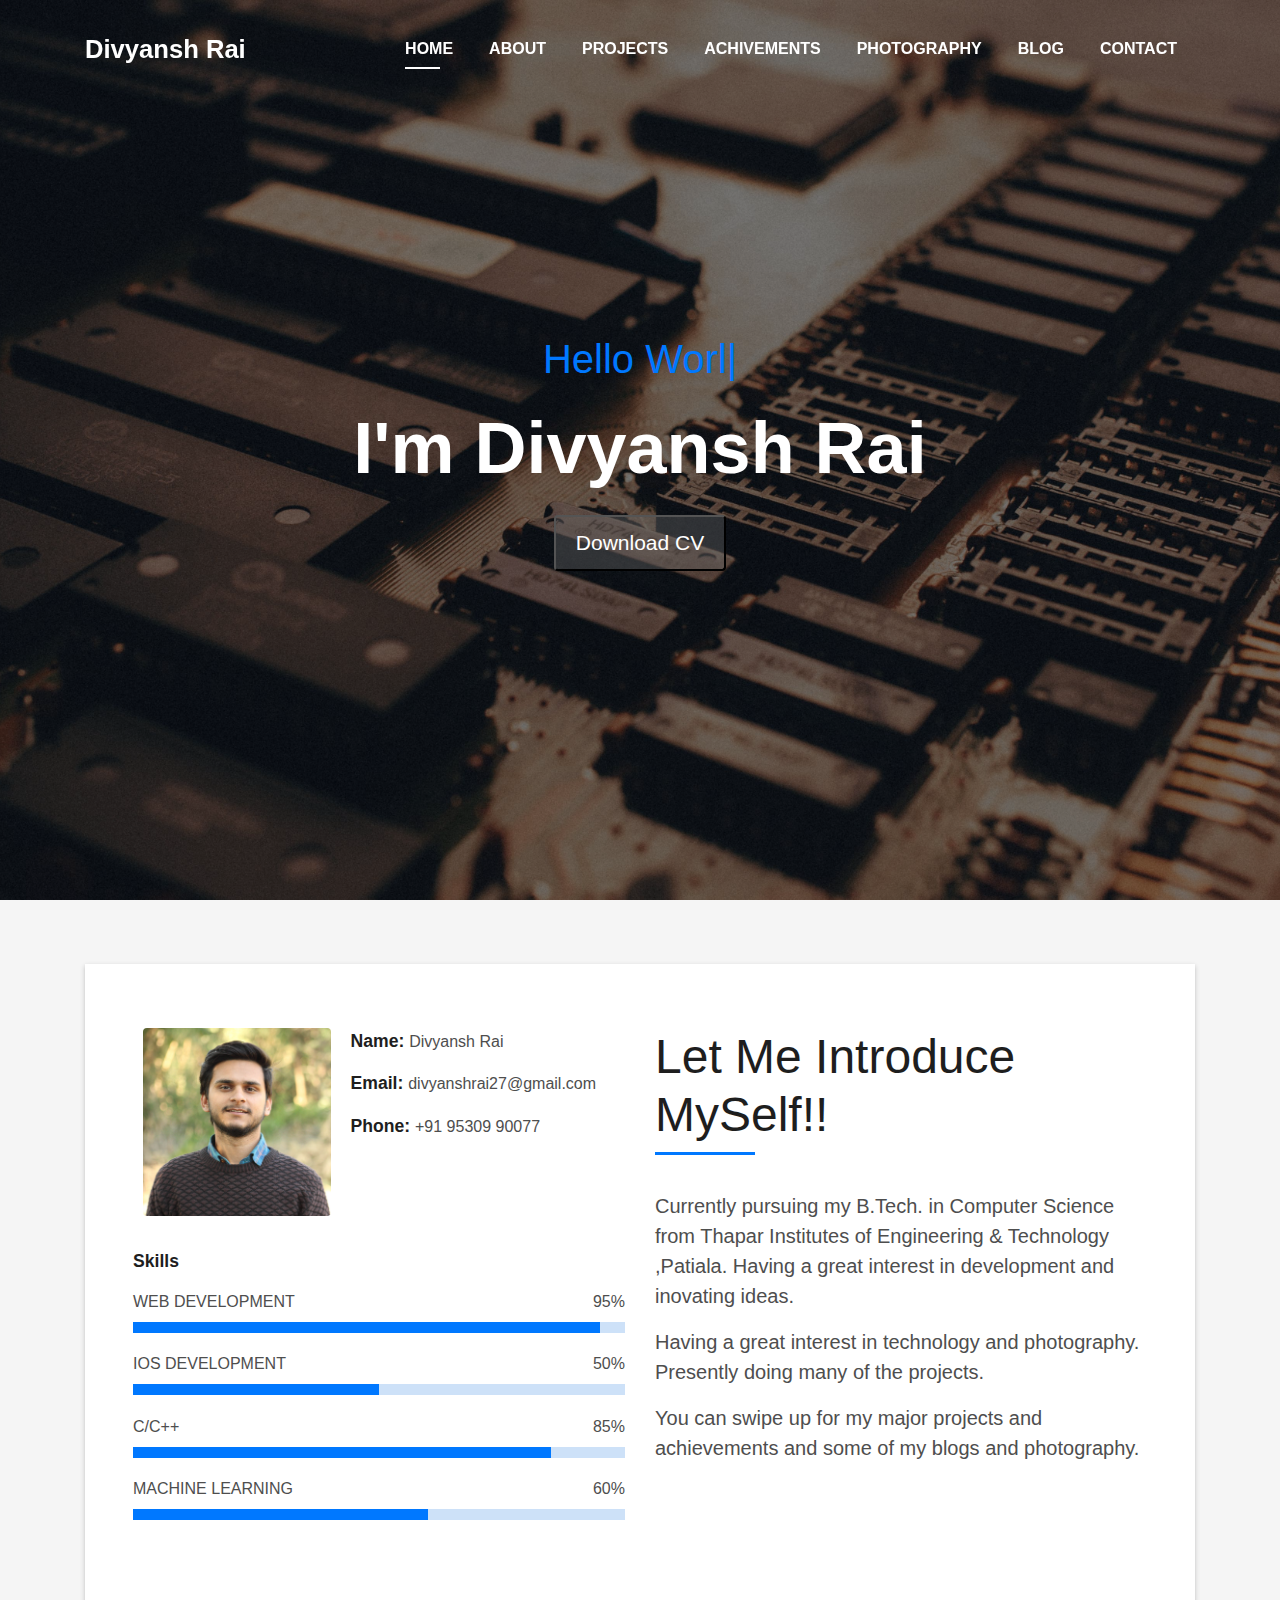
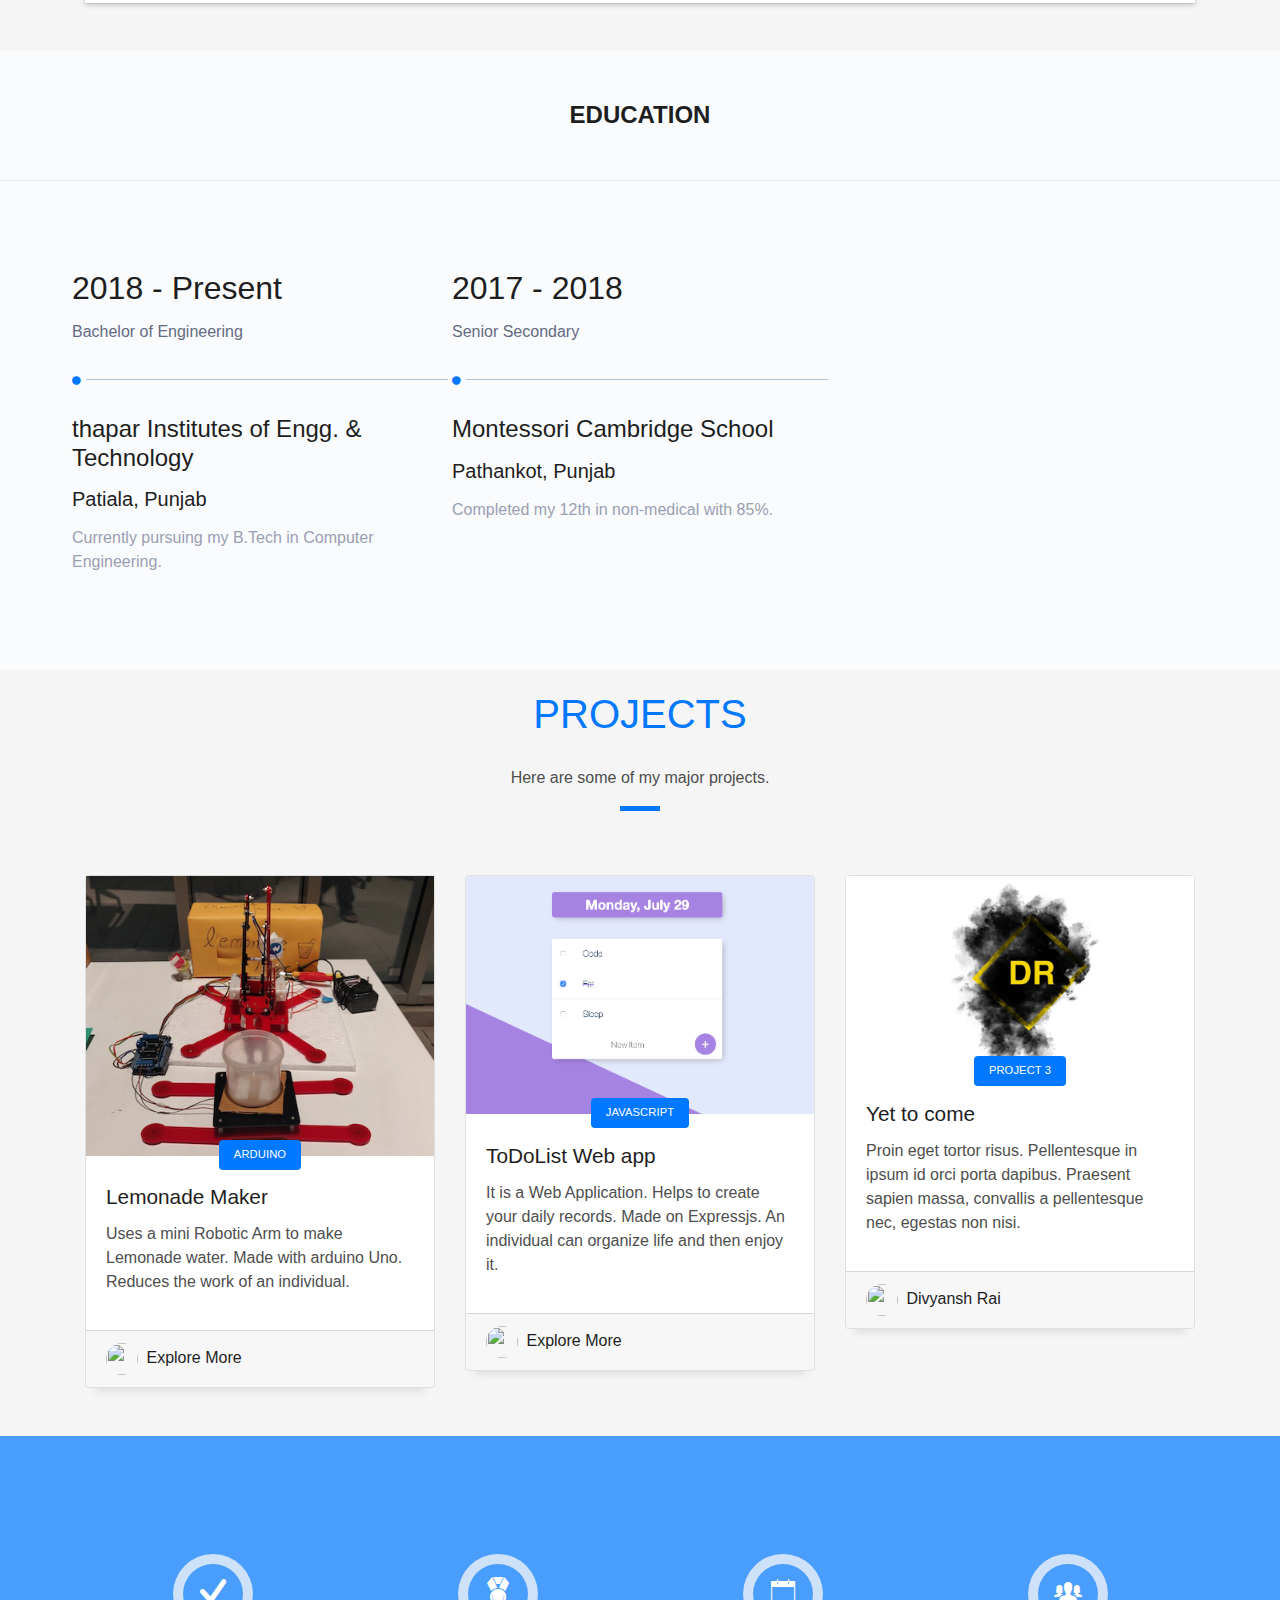
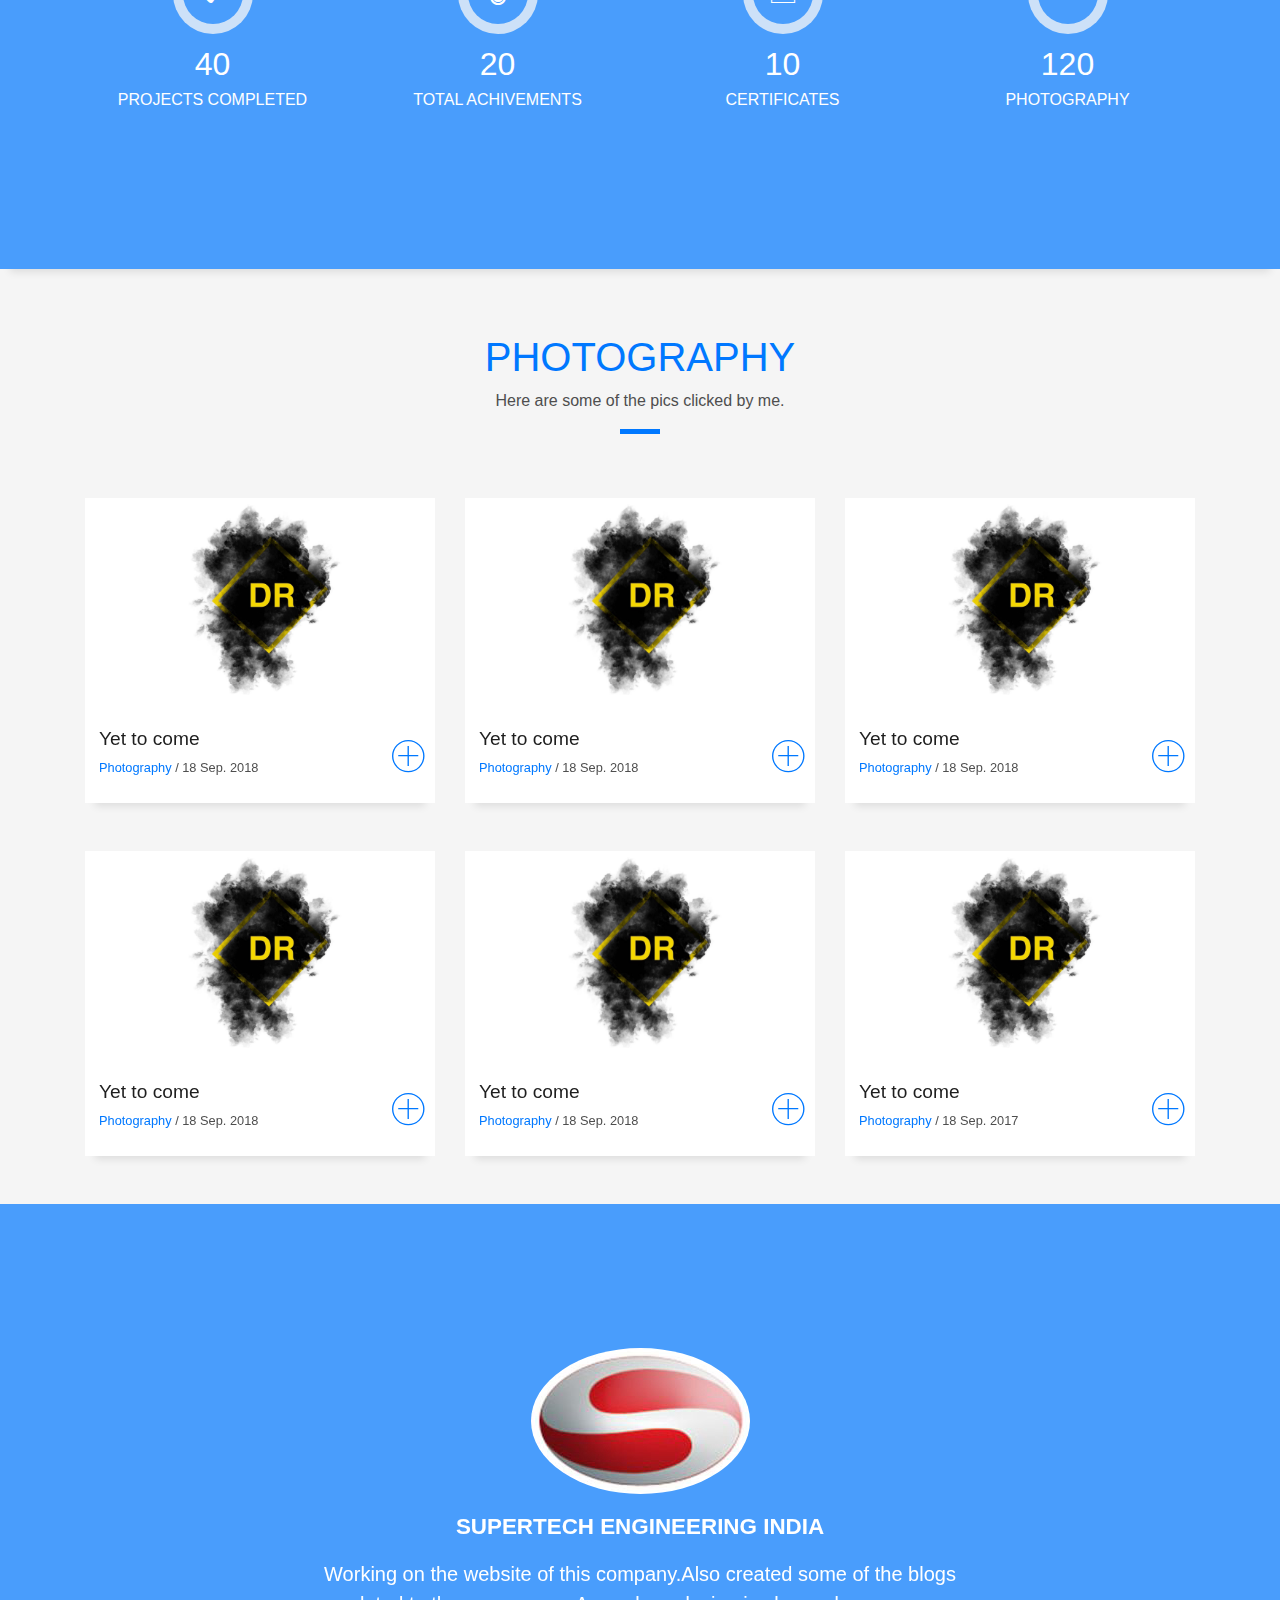
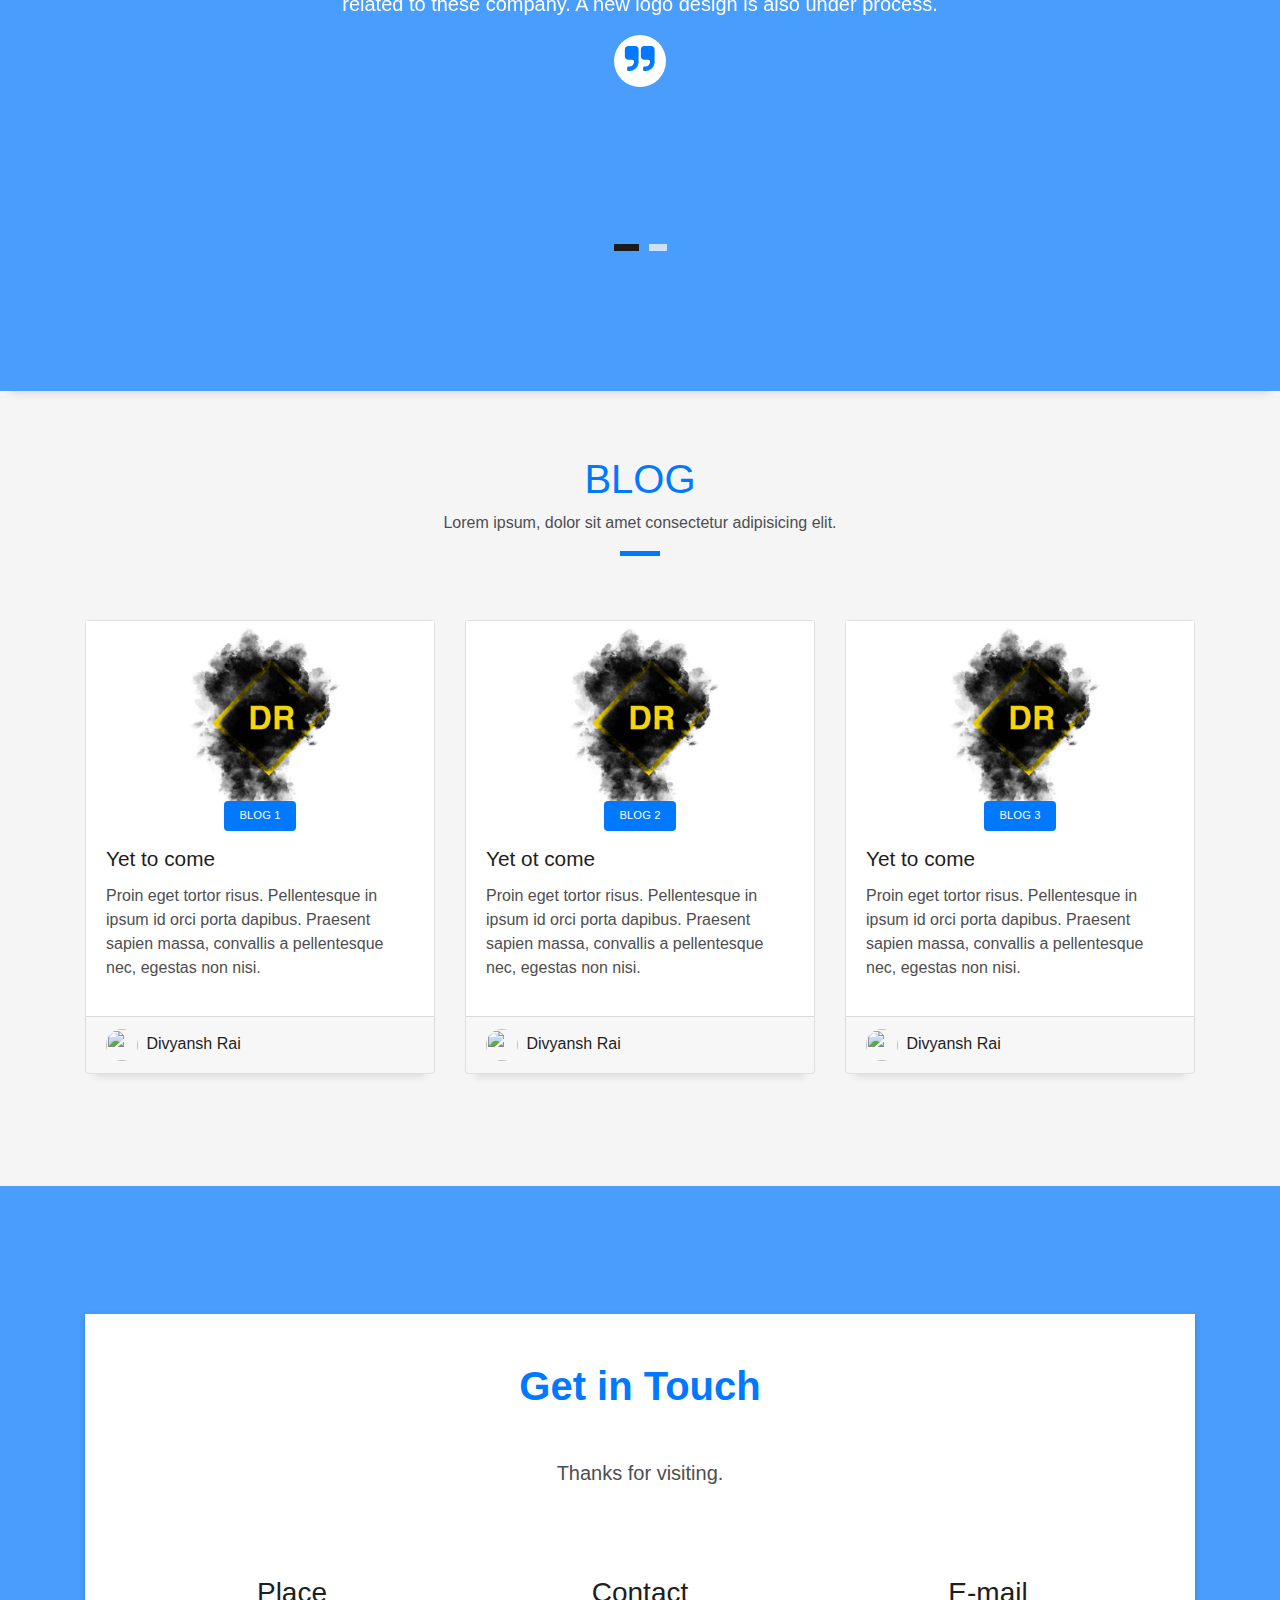
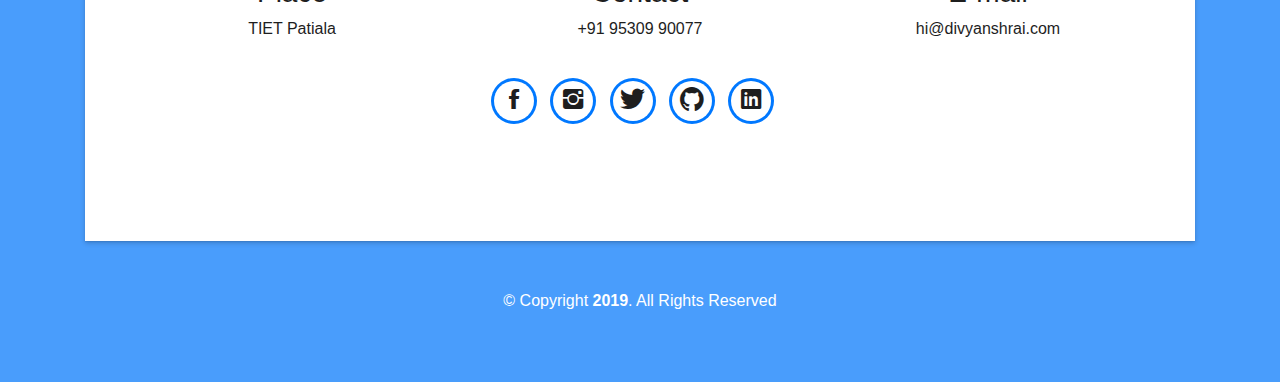
==== index.html @ 77ade795 "Added Education" ====
<!DOCTYPE html>
<html class="no-js" lang="en">
<head>
  <meta charset="utf-8">
  <title>Divyansh Rai</title>
  <meta content="width=device-width, initial-scale=1.0" name="viewport">
  <meta content="" name="keywords">
  <meta content="" name="description">

  <!-- Favicons -->
  <link href="img/favicon.jpeg" rel="icon">
  <link href="img/apple-touch-icon.png" rel="apple-touch-icon">
<script src="https://kit.fontawesome.com/9bfd9229df.js"></script>
  <!-- Bootstrap CSS File -->
  <link href="lib/bootstrap/css/bootstrap.min.css" rel="stylesheet">

  <!-- Libraries CSS Files -->
  <link href="lib/font-awesome/css/font-awesome.min.css" rel="stylesheet">
  <link href="lib/animate/animate.min.css" rel="stylesheet">
  <link href="lib/ionicons/css/ionicons.min.css" rel="stylesheet">
  <link href="lib/owlcarousel/assets/owl.carousel.min.css" rel="stylesheet">
  <link href="lib/lightbox/css/lightbox.min.css" rel="stylesheet">

  <!-- Main Stylesheet File -->
  <link href="css/style.css" rel="stylesheet">

  <!-- =======================================================
    Theme Name: DevFolio
    Theme URL: https://bootstrapmade.com/devfolio-bootstrap-portfolio-html-template/
    Author: BootstrapMade.com
    License: https://bootstrapmade.com/license/
  ======================================================= -->
</head>

<body id="page-top">

  <!--/ Nav Star /-->
  <nav class="navbar navbar-b navbar-trans navbar-expand-md fixed-top" id="mainNav">
    <div class="container">
      <a class="navbar-brand js-scroll" href="#page-top">Divyansh Rai</a>
      <button class="navbar-toggler collapsed" type="button" data-toggle="collapse" data-target="#navbarDefault"
        aria-controls="navbarDefault" aria-expanded="false" aria-label="Toggle navigation">
        <span></span>
        <span></span>
        <span></span>
      </button>
      <div class="navbar-collapse collapse justify-content-end" id="navbarDefault">
        <ul class="navbar-nav">
          <li class="nav-item">
            <a class="nav-link js-scroll active" href="#home">Home</a>
          </li>
          <li class="nav-item">
            <a class="nav-link js-scroll" href="#about">About</a>
          </li>
          <li class="nav-item">
            <a class="nav-link js-scroll" href="#projects">Projects</a>
          </li>
          <li class="nav-item">
            <a class="nav-link js-scroll" href="#achivements">Achivements</a>
          </li>
          <li class="nav-item">
            <a class="nav-link js-scroll" href="#work">Photography</a>
          </li>
          <li class="nav-item">
            <a class="nav-link js-scroll" href="#blog">Blog</a>
          </li>
          <li class="nav-item">
            <a class="nav-link js-scroll" href="#contact">Contact</a>
          </li>
        </ul>
      </div>
    </div>
  </nav>
  <!--/ Nav End /-->

  <!--/ Intro Skew Star /-->
  <div id="home" class="intro route bg-image" style="background-image: url(img/carlos-irineu-da-costa-442504-unsplash.jpg)">
    <div class="overlay-itro"></div>
    <div class="intro-content display-table">
      <div class="table-cell">
        <div class="container">
          <!--<p class="display-6 color-d">Hello, world!</p>-->

          <p class="intro-subtitle" style="color: #0078ff"><span class="text-slider-items">Hello World!</span><strong class="text-slider"></strong></p>
          <h1 class="intro-title mb-4" style="color: white">I'm Divyansh Rai</h1>
          <!-- <p class="pt-3"><a class="btn btn-primary btn js-scroll px-4" href="#about" role="button">Learn More</a></p> -->
          <button class="butn" type="button" name="button" onclick="location.href='index.html';">Download CV</button>


        </div>

      </div>

    </div>

  </div>



  <!--/ Intro Skew End /-->

  <section id="about" class="about-mf sect-pt4 route">
    <div class="container">
      <div class="row">
        <div class="col-sm-12">
          <div class="box-shadow-full">
            <div class="row">
              <div class="col-md-6">
                <div class="row">
                  <div class="col-sm-6 col-md-5">
                    <div class="about-img">
                      <img src="img/pic.jpg" class="img-fluid rounded b-shadow-a" alt="">
                    </div>
                  </div>
                  <div class="col-sm-6 col-md-7">
                    <div class="about-info">
                      <p><span class="title-s">Name: </span> <span>Divyansh Rai</span></p>
                      <p><span class="title-s">Email: </span> <span>divyanshrai27@gmail.com</span></p>
                      <p><span class="title-s">Phone: </span> <span>+91 95309 90077</span></p>
                    </div>
                  </div>
                </div>
                <div class="skill-mf">
                  <p class="title-s">Skills</p>
                  <span>WEB DEVELOPMENT</span> <span class="pull-right">95%</span>
                  <div class="progress">
                    <div class="progress-bar" role="progressbar" style="width: 95%;" aria-valuenow="85" aria-valuemin="0"
                      aria-valuemax="100"></div>
                  </div>
                  <span>IOS DEVELOPMENT</span> <span class="pull-right">50%</span>
                  <div class="progress">
                    <div class="progress-bar" role="progressbar" style="width: 50%" aria-valuenow="50" aria-valuemin="0"
                      aria-valuemax="100"></div>
                  </div>
                  <span>C/C++</span> <span class="pull-right">85%</span>
                  <div class="progress">
                    <div class="progress-bar" role="progressbar" style="width: 85%" aria-valuenow="75" aria-valuemin="0"
                      aria-valuemax="100"></div>
                  </div>
                  <span>MACHINE LEARNING</span> <span class="pull-right">60%</span>
                  <div class="progress">
                    <div class="progress-bar" role="progressbar" style="width: 60%" aria-valuenow="90" aria-valuemin="0"
                      aria-valuemax="100"></div>
                  </div>




                </div>
              </div>
              <div class="col-md-6">
                <div class="about-me pt-4 pt-md-0">
                  <div class="title-box-2">
                    <h5 class="title-left">
                      Let Me Introduce MySelf!!
                    </h5>
                  </div>
                  <p class="lead">
                    Currently pursuing my B.Tech. in Computer Science from Thapar Institutes of Engineering & Technology
                    ,Patiala. Having a great interest in development and inovating ideas.
                  </p>
                  <p class="lead">
                  Having a great interest in technology and photography. Presently doing many of the projects.
                  </p>
                  <p class="lead">
                    You can swipe up for my major projects and achievements and some of my blogs and photography.
                  </p>
                </div>
              </div>
            </div>
          </div>
        </div>
      </div>
    </div>
  </section>


  <!-- Education Start -->
  <section id="education" class="education">
  			<div class="section-heading text-center" style="color:#0078ff">
  				<h2>education</h2>
  			</div>
  			<div class="container">
  				<div class="education-horizontal-timeline">
  					<div class="row">
  						<div class="col-sm-4">
  							<div class="single-horizontal-timeline">
  								<div class="experience-time">
  									<h2>2018 - Present</h2>
  									<h3>Bachelor <span>of </span> Engineering</h3>
  								</div><!--/.experience-time-->
  								<div class="timeline-horizontal-border">
  									<i class="fa fa-circle" aria-hidden="true"></i>
  									<span class="single-timeline-horizontal"></span>
  								</div>
  								<div class="timeline">
  									<div class="timeline-content">
  										<h4 class="title">
  											thapar Institutes of Engg. & Technology
  										</h4>
  										<h5>Patiala, Punjab</h5>
  										<p class="description">
  											Currently pursuing my B.Tech in Computer Engineering.
  										</p>
  									</div><!--/.timeline-content-->
  								</div><!--/.timeline-->
  							</div>
  						</div>
  						<div class="col-sm-4">
  							<div class="single-horizontal-timeline">
  								<div class="experience-time">
  									<h2>2017 - 2018</h2>
  									<h3>Senior Secondary</h3>
  								</div><!--/.experience-time-->
  								<div class="timeline-horizontal-border">
  									<i class="fa fa-circle" aria-hidden="true"></i>
  									<span class="single-timeline-horizontal"></span>
  								</div>
  								<div class="timeline">
  									<div class="timeline-content">
  										<h4 class="title">
  											Montessori Cambridge School
  										</h4>
  										<h5>Pathankot, Punjab</h5>
  										<p class="description">
  											Completed my 12th in non-medical with 85%.
  										</p>
  									</div><!--/.timeline-content-->
  								</div><!--/.timeline-->
  							</div>
  						</div>
  					
  					</div>
  				</div>
  			</div>

  		</section>


<!-- Education End -->

<!--profiles start -->

		<!--profiles end -->


  <!--/ Section Services Star /-->
  <section id="projects" class="services-mf route">
    <div class="container">
      <div class="row">
        <div class="col-sm-12">
          <div class="title-box text-center">
            <h1 class="section-heading text-center"  style="color:#0078ff; padding:20px">
              PROJECTS
            </h1>
            <p class="subtitle-a">
              Here are some of my major projects.
            </p>
            <div class="line-mf"></div>
          </div>
        </div>
      </div>
      <div class="row">
        <div class="col-md-4">
          <div class="card card-blog">
            <div class="card-img">
              <a href="blog-single.html"><img src="img/IMG_20190421_182210 copy.jpg" alt="" class="img-fluid"></a>
            </div>
            <div class="card-body">
              <div class="card-category-box">
                <div class="card-category">
                  <h6 class="category">Arduino</h6>
                </div>
              </div>
              <h3 class="card-title"><a href="Lemonade-Maker.html" target="_blank">Lemonade Maker</a></h3>
              <p class="card-description">
                Uses a mini Robotic Arm to make Lemonade water. Made with arduino Uno. Reduces the work of an individual.
              </p>
            </div>
            <div class="card-footer">
              <div class="post-author">
                <a href="#">
                  <img src="img/.jpg" alt="" class="avatar rounded-circle">
                  <span class="author">Explore More</span>
                </a>
              </div>
              <div class="post-date">

              </div>
            </div>
          </div>
        </div>
        <div class="col-md-4">
          <div class="card card-blog">
            <div class="card-img">
              <a href="blog-single.html"><img src="img/todolist.png" alt="" class="img-fluid"></a>
            </div>
            <div class="card-body">
              <div class="card-category-box">
                <div class="card-category">
                  <h6 class="category">JavaScript</h6>
                </div>
              </div>
              <h3 class="card-title"><a href="blog-single.html">ToDoList Web app</a></h3>
              <p class="card-description">
                It is a Web Application. Helps to create your daily records. Made on Expressjs. An individual can organize life and then enjoy it.
              </p>
            </div>
            <div class="card-footer">
              <div class="post-author">
                <a href="#">
                  <img src="img/" alt="" class="avatar rounded-circle">
                  <span class="author">Explore More</span>
                </a>
              </div>
              <div class="post-date">

              </div>
            </div>
          </div>
        </div>
        <div class="col-md-4">
          <div class="card card-blog">
            <div class="card-img">
              <a href="blog-single.html"><img src="img/intro-bg.jpeg" alt="" class="img-fluid"></a>
            </div>
            <div class="card-body">
              <div class="card-category-box">
                <div class="card-category">
                  <h6 class="category">Project 3</h6>
                </div>
              </div>
              <h3 class="card-title"><a href="blog-single.html">Yet to come</a></h3>
              <p class="card-description">
                Proin eget tortor risus. Pellentesque in ipsum id orci porta dapibus. Praesent sapien massa, convallis
                a pellentesque nec,
                egestas non nisi.
              </p>
            </div>
            <div class="card-footer">
              <div class="post-author">
                <a href="#">
                  <img src="img/" alt="" class="avatar rounded-circle">
                  <span class="author">Divyansh Rai</span>
                </a>
              </div>
              <div class="post-date">

              </div>
            </div>
          </div>
        </div>
      </div>

    </div>
  </section>
  <!--/ Section Services End /-->

  <!-- Section Achievements -->

<!-- Achievements End -->
  <div class="section-counter paralax-mf bg-image" style="background-image: url(img/counters-bg.jpg)">
    <div class="overlay-mf"></div>
    <div class="container">
      <div class="row">
        <div class="col-sm-3 col-lg-3">
          <div class="counter-box">
            <div class="counter-ico">
              <span class="ico-circle"><i class="ion-checkmark-round"></i></span>
            </div>
            <div class="counter-num">
              <p class="counter">40</p>
              <span class="counter-text">PROJECTS COMPLETED</span>
            </div>
          </div>
        </div>
        <div class="col-sm-3 col-lg-3">
          <div class="counter-box pt-4 pt-md-0">
            <div class="counter-ico">
              <span class="ico-circle"><i class="ion-ribbon-a"></i></span>
            </div>
            <div class="counter-num">
              <p class="counter">20</p>
              <span class="counter-text">TOTAL ACHIVEMENTS</span>
            </div>
          </div>
        </div>
        <div class="col-sm-3 col-lg-3">
          <div class="counter-box pt-4 pt-md-0">
            <div class="counter-ico">
              <span class="ico-circle"><i class="ion-ios-calendar-outline"></i></span>
            </div>
            <div class="counter-num">
              <p class="counter">10</p>
              <span class="counter-text">CERTIFICATES</span>
            </div>
          </div>
        </div>
        <div class="col-sm-3 col-lg-3">
          <div class="counter-box pt-4 pt-md-0">
            <div class="counter-ico">
              <span class="ico-circle"><i class="ion-ios-people"></i></span>
            </div>
            <div class="counter-num">
              <p class="counter">120</p>
              <span class="counter-text">PHOTOGRAPHY</span>
            </div>
          </div>
        </div>

      </div>
    </div>
  </div>

  <!--/ Section Portfolio Star /-->
  <section id="work" class="portfolio-mf sect-pt4 route">
    <div class="container">
      <div class="row">
        <div class="col-sm-12">
          <div class="title-box text-center">
            <h1 class="section-heading text-center" style="color:#0078ff">
              PHOTOGRAPHY
            </h1>
            <p class="subtitle-a">
              Here are some of the pics clicked by me.
            </p>
            <div class="line-mf"></div>
          </div>
        </div>
      </div>
      <div class="row">
        <div class="col-md-4">
          <div class="work-box">
            <a href="img/intro-bg.jpeg" data-lightbox="gallery-mf">
              <div class="work-img">
                <img src="img/intro-bg.jpeg" alt="" class="img-fluid">
              </div>
              <div class="work-content">
                <div class="row">
                  <div class="col-sm-8">
                    <h2 class="w-title">Yet to come</h2>
                    <div class="w-more">
                      <span class="w-ctegory">Photography</span> / <span class="w-date">18 Sep. 2018</span>
                    </div>
                  </div>
                  <div class="col-sm-4">
                    <div class="w-like">
                      <span class="ion-ios-plus-outline"></span>
                    </div>
                  </div>
                </div>
              </div>
            </a>
          </div>
        </div>
        <div class="col-md-4">
          <div class="work-box">
            <a href="img/intro-bg.jpeg" data-lightbox="gallery-mf">
              <div class="work-img">
                <img src="img/intro-bg.jpeg" alt="" class="img-fluid">
              </div>
              <div class="work-content">
                <div class="row">
                  <div class="col-sm-8">
                    <h2 class="w-title">Yet to come</h2>
                    <div class="w-more">
                      <span class="w-ctegory">Photography</span> / <span class="w-date">18 Sep. 2018</span>
                    </div>
                  </div>
                  <div class="col-sm-4">
                    <div class="w-like">
                      <span class="ion-ios-plus-outline"></span>
                    </div>
                  </div>
                </div>
              </div>
            </a>
          </div>
        </div>
        <div class="col-md-4">
          <div class="work-box">
            <a href="img/intro-bg.jpeg" data-lightbox="gallery-mf">
              <div class="work-img">
                <img src="img/intro-bg.jpeg" alt="" class="img-fluid">
              </div>
              <div class="work-content">
                <div class="row">
                  <div class="col-sm-8">
                    <h2 class="w-title">Yet to come</h2>
                    <div class="w-more">
                      <span class="w-ctegory">Photography</span> / <span class="w-date">18 Sep. 2018</span>
                    </div>
                  </div>
                  <div class="col-sm-4">
                    <div class="w-like">
                      <span class="ion-ios-plus-outline"></span>
                    </div>
                  </div>
                </div>
              </div>
            </a>
          </div>
        </div>
        <div class="col-md-4">
          <div class="work-box">
            <a href="img/intro-bg.jpeg" data-lightbox="gallery-mf">
              <div class="work-img">
                <img src="img/intro-bg.jpeg" alt="" class="img-fluid">
              </div>
              <div class="work-content">
                <div class="row">
                  <div class="col-sm-8">
                    <h2 class="w-title">Yet to come</h2>
                    <div class="w-more">
                      <span class="w-ctegory">Photography</span> / <span class="w-date">18 Sep. 2018</span>
                    </div>
                  </div>
                  <div class="col-sm-4">
                    <div class="w-like">
                      <span class="ion-ios-plus-outline"></span>
                    </div>
                  </div>
                </div>
              </div>
            </a>
          </div>
        </div>
        <div class="col-md-4">
          <div class="work-box">
            <a href="img/intro-bg.jpeg" data-lightbox="gallery-mf">
              <div class="work-img">
                <img src="img/intro-bg.jpeg" alt="" class="img-fluid">
              </div>
              <div class="work-content">
                <div class="row">
                  <div class="col-sm-8">
                    <h2 class="w-title">Yet to come</h2>
                    <div class="w-more">
                      <span class="w-ctegory">Photography</span> / <span class="w-date">18 Sep. 2018</span>
                    </div>
                  </div>
                  <div class="col-sm-4">
                    <div class="w-like">
                      <span class="ion-ios-plus-outline"></span>
                    </div>
                  </div>
                </div>
              </div>
            </a>
          </div>
        </div>
        <div class="col-md-4">
          <div class="work-box">
            <a href="img/intro-bg.jpeg" data-lightbox="gallery-mf">
              <div class="work-img">
                <img src="img/intro-bg.jpeg" alt="" class="img-fluid">
              </div>
              <div class="work-content">
                <div class="row">
                  <div class="col-sm-8">
                    <h2 class="w-title">Yet to come</h2>
                    <div class="w-more">
                      <span class="w-ctegory">Photography</span> / <span class="w-date">18 Sep. 2017</span>
                    </div>
                  </div>
                  <div class="col-sm-4">
                    <div class="w-like">
                      <span class="ion-ios-plus-outline"></span>
                    </div>
                  </div>
                </div>
              </div>
            </a>
          </div>
        </div>

      </div>
    </div>
  </section>
  <!--/ Section Portfolio End /-->

  <!--/ Section Testimonials Star /-->
  <div class="testimonials paralax-mf bg-image" style="background-image: url(img/overlay-bg.jpg)">
    <div class="overlay-mf"></div>
    <div class="container">
      <div class="row">
        <div class="col-md-12">
          <div id="testimonial-mf" class="owl-carousel owl-theme">
            <div class="testimonial-box">
              <div class="author-test">
                <img src="img/SUPERTECH INDIA.jpg" alt="" class="rounded-circle b-shadow-a">
                <span class="author">SUPERTECH ENGINEERING INDIA</span>
              </div>
              <div class="content-test">
                <p class="description lead">
                  Working on the website of this company.Also created some of the blogs related to these company.
                  A new logo design is also under process.
                </p>
                <span class="comit"><i class="fa fa-quote-right"></i></span>
              </div>
            </div>
            <div class="testimonial-box">
              <div class="author-test">
                <img src="img/pic2.jpg" alt="" class="rounded-circle b-shadow-a">
                <span class="author">Divyansh Rai</span>
              </div>
              <div class="content-test">
                <p class="description lead">
                  Curabitur arcu erat, accumsan id imperdiet et, porttitor at sem. Lorem ipsum dolor sit amet,
                  consectetur adipiscing elit.
                </p>
                <span class="comit"><i class="fa fa-quote-right"></i></span>
              </div>
            </div>
          </div>
        </div>
      </div>
    </div>
  </div>

  <!--/ Section Blog Star /-->
  <section id="blog" class="blog-mf sect-pt4 route">
    <div class="container">
      <div class="row">
        <div class="col-sm-12">
          <div class="title-box text-center">
            <h1 class="section-heading text-center"style="color:#0078ff">
              BLOG
            </h1>
            <p class="subtitle-a">
              Lorem ipsum, dolor sit amet consectetur adipisicing elit.
            </p>
            <div class="line-mf"></div>
          </div>
        </div>
      </div>
      <div class="row">
        <div class="col-md-4">
          <div class="card card-blog">
            <div class="card-img">
              <a href="blog-single.html"><img src="img/intro-bg.jpeg" alt="" class="img-fluid"></a>
            </div>
            <div class="card-body">
              <div class="card-category-box">
                <div class="card-category">
                  <h6 class="category">Blog 1</h6>
                </div>
              </div>
              <h3 class="card-title"><a href="blog-single.html">Yet to come</a></h3>
              <p class="card-description">
                Proin eget tortor risus. Pellentesque in ipsum id orci porta dapibus. Praesent sapien massa, convallis
                a pellentesque nec,
                egestas non nisi.
              </p>
            </div>
            <div class="card-footer">
              <div class="post-author">
                <a href="#">
                  <img src="img/" alt="" class="avatar rounded-circle">
                  <span class="author">Divyansh Rai</span>
                </a>
              </div>
              <div class="post-date">

              </div>
            </div>
          </div>
        </div>
        <div class="col-md-4">
          <div class="card card-blog">
            <div class="card-img">
              <a href="blog-single.html"><img src="img/intro-bg.jpeg" alt="" class="img-fluid"></a>
            </div>
            <div class="card-body">
              <div class="card-category-box">
                <div class="card-category">
                  <h6 class="category">Blog 2</h6>
                </div>
              </div>
              <h3 class="card-title"><a href="blog-single.html">Yet ot come</a></h3>
              <p class="card-description">
                Proin eget tortor risus. Pellentesque in ipsum id orci porta dapibus. Praesent sapien massa, convallis
                a pellentesque nec,
                egestas non nisi.
              </p>
            </div>
            <div class="card-footer">
              <div class="post-author">
                <a href="#">
                  <img src="img/" alt="" class="avatar rounded-circle">
                  <span class="author">Divyansh Rai</span>
                </a>
              </div>
              <div class="post-date">

              </div>
            </div>
          </div>
        </div>
        <div class="col-md-4">
          <div class="card card-blog">
            <div class="card-img">
              <a href="blog-single.html"><img src="img/intro-bg.jpeg" alt="" class="img-fluid"></a>
            </div>
            <div class="card-body">
              <div class="card-category-box">
                <div class="card-category">
                  <h6 class="category">Blog 3</h6>
                </div>
              </div>
              <h3 class="card-title"><a href="blog-single.html">Yet to come</a></h3>
              <p class="card-description">
                Proin eget tortor risus. Pellentesque in ipsum id orci porta dapibus. Praesent sapien massa, convallis
                a pellentesque nec,
                egestas non nisi.
              </p>
            </div>
            <div class="card-footer">
              <div class="post-author">
                <a href="#">
                  <img src="img/" alt="" class="avatar rounded-circle">
                  <span class="author">Divyansh Rai</span>
                </a>
              </div>
              <div class="post-date">

              </div>
            </div>
          </div>
        </div>
      </div>
    </div>
  </section>
  <!--/ Section Blog End /-->

  <!--/ Section Contact-Footer Star /-->

  <section class="paralax-mf footer-paralax bg-image sect-mt4 route" style="background-image: url(img/overlay-bg.jpg);">
    <div class="overlay-mf"></div>
    <div class="container">

          <div class="contact-mf">
            <div id="contact" class="box-shadow-full">

                  <div class="title-box-2">


                  <div class="title-box-2 pt-4 pt-md-0">
                    <h1 class="section-heading text-center" style="color:#0078ff">
                      <strong>Get in Touch</strong>
                    </h1>
                  </div>
                  <div class="more-info">
                    <p class="lead">
                      <strong>Thanks for visiting.</strong>
                    </p>

                  </div>
                  <section id="features">



    <div class="row">
      <div class="feature-box col-lg-4">
      <i class="fas fa-map-marker-alt fa-3x" style="padding:10px;"></i>
        <h3 style="color:#0078ff"><a href="https://www.google.com/maps/place/Thapar+Institute+of+Engineering+and+Technology/@30.3529716,76.3688491,17z/data=!3m1!4b1!4m5!3m4!1s0x391028abdad39763:0xa7f6232cbef903a4!8m2!3d30.3529716!4d76.3710378" target="_blank">Place</a></h3>
        <p><a href="https://www.google.com/maps/place/Thapar+Institute+of+Engineering+and+Technology/@30.3529716,76.3688491,17z/data=!3m1!4b1!4m5!3m4!1s0x391028abdad39763:0xa7f6232cbef903a4!8m2!3d30.3529716!4d76.3710378" target="_blank">TIET Patiala</a></p>
      </div>
      <div class="feature-box col-lg-4 ">
        <i class="fas fa-phone-alt fa-3x" style="padding:10px;"></i>
        <h3 style="color:#0078ff"><a href="tel:+91 95309 90077" target="_blank">Contact</a></h3>
        <p><a href="tel:+91 95309 90077" target="_blank">+91 95309 90077</a></p>
      </div>
      <div class="feature-box col-lg-4">
        <i class="fas fa-envelope fa-3x" style="padding:10px;"></i>
        <h3 style="color:#0078ff"><a href="mailto:hi@divyanshrai.com" target="_blank">E-mail</a></h3>
        <p><a href="mailto:hi@divyanshrai.com" target="_blank">hi@divyanshrai.com</a></p>
      </div>
    </div>

  </section>

                  <div class="socials">
                    <ul>
                      <li><a href="https://www.facebook.com/divyansh.rai.334" target="_blank"><span class="ico-circle"><i class="ion-social-facebook"></i></span></a></li>
                      <li><a href="https://www.instagram.com/divyanshrai/" target="_blank"><span class="ico-circle"><i class="ion-social-instagram"></i></span></a></li>
                      <li><a href="https://twitter.com/DivyanshRaii" target="_blank"><span class="ico-circle"><i class="ion-social-twitter"></i></span></a></li>
                      <li><a href="https://github.com/DivyanshRai27" target="_blank"><span class="ico-circle"><i class="ion-social-github"></i></span></a></li>
                      <li><a href="" target="_blank"><span class="ico-circle"><i class="ion-social-linkedin"></i></span></a></li>
                    </ul>
                  </div>

              </div>

          </div>
        </div>
      </div>
    </div>
    <footer>
      <div class="container">
        <div class="row">
          <div class="col-sm-12">
            <div class="copyright-box">
              <p class="copyright">&copy; Copyright <strong>2019</strong>. All Rights Reserved</p>
              <div class="credits">


              </div>
            </div>
          </div>
        </div>
      </div>
    </footer>
  </section>
  <!--/ Section Contact-footer End /-->

  <a href="#" class="back-to-top"><i class="fa fa-chevron-up"></i></a>
  <div id="preloader"></div>

  <!-- JavaScript Libraries -->
  <script src="lib/jquery/jquery.min.js"></script>
  <script src="lib/jquery/jquery-migrate.min.js"></script>
  <script src="lib/popper/popper.min.js"></script>
  <script src="lib/bootstrap/js/bootstrap.min.js"></script>
  <script src="lib/easing/easing.min.js"></script>
  <script src="lib/counterup/jquery.waypoints.min.js"></script>
  <script src="lib/counterup/jquery.counterup.js"></script>
  <script src="lib/owlcarousel/owl.carousel.min.js"></script>
  <script src="lib/lightbox/js/lightbox.min.js"></script>
  <script src="lib/typed/typed.min.js"></script>
  <!-- Contact Form JavaScript File -->
  <script src="contactform/contactform.js"></script>

  <!-- Template Main Javascript File -->
  <script src="js/main.js"></script>

</body>
</html>
---- css/style.css ----
/*
  Theme Name: DevFolio
  Theme URL: https://bootstrapmade.com/devfolio-bootstrap-portfolio-html-template/
  Author: BootstrapMade.com
  License: https://bootstrapmade.com/license/
*/

/*======================================
//--//-->   STYLES GENERALES
======================================*/

body {
  background-color: #f5f5f5;
  color: #4e4e4e;
}

h1,
h2,
h3,
h4,
h5,
h6 {
  color: #1e1e1e;
}

a {
  color: #1e1e1e;
  transition: all 0.5s ease-in-out;
}

a:hover {
  color: #0078ff;
  text-decoration: none;
  transition: all 0.5s ease-in-out;
}

.p-r {
  position: relative;
}

.color-a {
  color: #0078ff;
}

.color-d {
  color: #f5f5f5;
}

.color-text-a {
  color: #4e4e4e;
}

.box-shadow,
.paralax-mf,
.service-box,
.work-box,
.card-blog {
  box-shadow: 0 13px 8px -10px rgba(0, 0, 0, 0.1);
}



.butn {
  -webkit-border-radius: 4;
  -moz-border-radius: 4;
  border-radius: 4px;
  font-family: Arial;
  color: #ffffff;
  font-size: 21px;
  background: #6666;
  padding: 10px 20px 10px 20px;
  text-decoration: none;
}

.butn:hover {
  background: #666666;
  text-decoration: none;
}
.box-shadow-a,
.button:hover {
  box-shadow: 0 0 0 4px #cde1f8;
}

.display-5 {
  font-size: 2.5rem;
  font-weight: 300;
  line-height: 1.1;
}

.display-6 {
  font-size: 2rem;
  font-weight: 300;
  line-height: 1.1;
}

.avatar {
  width: 32px;
  height: 32px;
  margin-right: 4px;
  overflow: hidden;
}

.bg-image {
  background-repeat: no-repeat;
  background-attachment: fixed;
  background-size: cover;
  background-position: center center;
}

.overlay-mf {
  background-color: #0078ff;
}

.overlay-mf {
  position: absolute;
  top: 0;
  left: 0px;
  padding: 0;
  height: 100%;
  width: 100%;
  opacity: .7;
}

.paralax-mf {
  position: relative;
  padding: 8rem 0;
  text-align: center;
}

.display-table {
  width: 100%;
  height: 100%;
  display: table;
}

.table-cell {
  display: table-cell;
  vertical-align: middle;
}

/*--/ Sections /--*/

.sect-4 {
  padding: 4rem 0;
}

.sect-pt4 {
  padding-top: 4rem;
}

.sect-mt4 {
  margin-top: 4rem;
}

/*--/ Title s /--*/

.title-s {
  font-weight: 600;
  color: #1e1e1e;
  font-size: 1.1rem;
}

/*--/ Title A /--*/

.title-box {
  margin-bottom: 4rem;
}

.title-a {
  font-size: 3rem;
  font-weight: bold;
  text-transform: uppercase;
}

.subtitle-a {
  color: #4e4e4e;
}

.line-mf {
  width: 40px;
  height: 5px;
  background-color: #0078ff;
  margin: 0 auto;
}

/*--/ Title Left /--*/

.title-box-2 {
  margin-bottom: 3rem;
}

.title-left {
  font-size: 3rem;
  position: relative;
}

.title-left:before {
  content: '';
  position: absolute;
  height: 3px;
  background-color: #0078ff;
  width: 100px;
  bottom: -12px;
}

/*------/ Box /------*/

.box-pl2 {
  padding-left: 2rem;
}

.box-shadow-full {
  padding: 3rem 1.25rem;
  position: relative;
  background-color: #fff;
  margin-bottom: 3rem;
  z-index: 2;
  box-shadow: 0 1px 1px 0 rgba(0, 0, 0, 0.06), 0 2px 5px 0 rgba(0, 0, 0, 0.2);
}

/*------/ Socials /------*/

.socials {
  padding: 1.5rem 0;
}

.socials ul li {
  display: inline-block;
}

.socials .ico-circle {
  height: 40px;
  width: 40px;
  font-size: 1.7rem;
  border-radius: 50%;
  line-height: 1.4;
  margin: 0 15px 0 0;
  box-shadow: 0 0 0 3px #0078ff;
  transition: all 500ms ease;
}

.socials .ico-circle:hover {
  background-color: #0078ff;
  color: #fff;
  box-shadow: 0 0 0 3px #cde1f8;
  transition: all 500ms ease;
}

/*------/ Ul resect /------*/

.ul-resect,
.socials ul,
.list-ico,
.blog-wrapper .post-meta ul,
.box-comments .list-comments,
.widget-sidebar .list-sidebar,
.widget-tags ul {
  list-style: none;
  padding-left: 0;
  margin-bottom: 0;
}

.list-ico {
  line-height: 2;
}

.list-ico span {
  color: #0078ff;
  margin-right: 10px;
}

/*------/ Ico Circle /------*/

.ico-circle {
  height: 100px;
  width: 100px;
  font-size: 2rem;
  border-radius: 50%;
  line-height: 1.55;
  margin: 0 auto;
  text-align: center;
  box-shadow: 0 0 0 10px #0078ff;
  display: block;
}

/*------/ Owl Carousel /------*/

.owl-theme .owl-dots {
  text-align: center;
  margin-top: 18px;
}

.owl-theme .owl-dots .owl-dot {
  display: inline-block;
}

.owl-theme .owl-dots .owl-dot span {
  width: 18px;
  height: 7px;
  margin: 5px 5px;
  background: #cde1f8;
  border: 0px solid #cde1f8;
  display: block;
  transition: all 0.6s ease-in-out;
  cursor: pointer;
}

.owl-theme .owl-dots .owl-dot:hover span {
  background-color: #cde1f8;
}

.owl-theme .owl-dots .owl-dot.active span {
  background-color: #1B1B1B;
  width: 25px;
}

/*--/ Scrolltop s /--*/

.scrolltop-mf {
  position: relative;
  display: none;
}

.scrolltop-mf span {
  z-index: 999;
  position: fixed;
  width: 42px;
  height: 42px;
  background-color: #0078ff;
  opacity: .7;
  font-size: 1.6rem;
  line-height: 1.5;
  text-align: center;
  color: #fff;
  top: auto;
  left: auto;
  right: 30px;
  bottom: 50px;
  cursor: pointer;
  border-radius: 50%;
}

/* Back to top button */

.back-to-top {
  position: fixed;
  display: none;
  background: #0078ff;
  color: #fff;
  width: 44px;
  height: 44px;
  text-align: center;
  line-height: 1;
  font-size: 16px;
  border-radius: 50%;
  right: 15px;
  bottom: 15px;
  transition: background 0.5s;
  z-index: 11;
}

.back-to-top i {
  padding-top: 12px;
  color: #fff;
}

/* Prelaoder */

#preloader {
  position: fixed;
  top: 0;
  left: 0;
  right: 0;
  bottom: 0;
  z-index: 9999;
  overflow: hidden;
  background: #fff;
}

#preloader:before {
  content: "";
  position: fixed;
  top: calc(50% - 30px);
  left: calc(50% - 30px);
  border: 6px solid #f2f2f2;
  border-top: 6px solid #0078ff;
  border-radius: 50%;
  width: 60px;
  height: 60px;
  -webkit-animation: animate-preloader 1s linear infinite;
  animation: animate-preloader 1s linear infinite;
}

@-webkit-keyframes animate-preloader {
  0% {
    -webkit-transform: rotate(0deg);
    transform: rotate(0deg);
  }

  100% {
    -webkit-transform: rotate(360deg);
    transform: rotate(360deg);
  }
}

@keyframes animate-preloader {
  0% {
    -webkit-transform: rotate(0deg);
    transform: rotate(0deg);
  }

  100% {
    -webkit-transform: rotate(360deg);
    transform: rotate(360deg);
  }
}

/*======================================
//--//-->   NAVBAR
======================================*/

.navbar-b {
  transition: all .5s ease-in-out;
  background-color: transparent;
  padding-top: 1.563rem;
  padding-bottom: 1.563rem;
}

.navbar-b.navbar-reduce {
  box-shadow: 0px 6px 9px 0px rgba(0, 0, 0, 0.06);
}

.navbar-b.navbar-trans .nav-item,
.navbar-b.navbar-reduce .nav-item {
  position: relative;
  padding-right: 10px;
  padding-left: 0;
}

.navbar-b.navbar-trans .nav-link,
.navbar-b.navbar-reduce .nav-link {
  color: #fff;
  text-transform: uppercase;
  font-weight: 600;
}

.navbar-b.navbar-trans .nav-link:before,
.navbar-b.navbar-reduce .nav-link:before {
  content: '';
  position: absolute;
  margin-left: 0px;
  width: 0%;
  bottom: 0;
  left: 0;
  height: 2px;
  transition: all 500ms ease;
}

.navbar-b.navbar-trans .nav-link:hover,
.navbar-b.navbar-reduce .nav-link:hover {
  color: #1B1B1B;
}

.navbar-b.navbar-trans .nav-link:hover:before,
.navbar-b.navbar-reduce .nav-link:hover:before {
  width: 35px;
}

.navbar-b.navbar-trans .show > .nav-link:before,
.navbar-b.navbar-trans .active > .nav-link:before,
.navbar-b.navbar-trans .nav-link.show:before,
.navbar-b.navbar-trans .nav-link.active:before,
.navbar-b.navbar-reduce .show > .nav-link:before,
.navbar-b.navbar-reduce .active > .nav-link:before,
.navbar-b.navbar-reduce .nav-link.show:before,
.navbar-b.navbar-reduce .nav-link.active:before {
  width: 35px;
}

.navbar-b.navbar-trans .nav-link:before {
  background-color: #fff;
}

.navbar-b.navbar-trans .nav-link:hover {
  color: #fff;
}

.navbar-b.navbar-trans .show > .nav-link,
.navbar-b.navbar-trans .active > .nav-link,
.navbar-b.navbar-trans .nav-link.show,
.navbar-b.navbar-trans .nav-link.active {
  color: #fff;
}

.navbar-b.navbar-reduce {
  transition: all .5s ease-in-out;
  background-color: #fff;
  padding-top: 15px;
  padding-bottom: 15px;
}

.navbar-b.navbar-reduce .nav-link {
  color: #0078ff;
}

.navbar-b.navbar-reduce .nav-link:before {
  background-color: #0078ff;
}

.navbar-b.navbar-reduce .nav-link:hover {
  color: #0078ff;
}

.navbar-b.navbar-reduce .show > .nav-link,
.navbar-b.navbar-reduce .active > .nav-link,
.navbar-b.navbar-reduce .nav-link.show,
.navbar-b.navbar-reduce .nav-link.active {
  color: #0078ff;
}

.navbar-b.navbar-reduce .navbar-brand {
  color: #0078ff;
}

.navbar-b.navbar-reduce .navbar-toggler span {
  background-color: #1B1B1B;
}

.navbar-b .navbar-brand {
  color: #fff;
  font-size: 1.6rem;
  font-weight: 600;
}

.navbar-b .navbar-nav .dropdown-item.show .dropdown-menu,
.navbar-b .dropdown.show .dropdown-menu,
.navbar-b .dropdown-btn.show .dropdown-menu {
  -webkit-transform: translate3d(0px, 0px, 0px);
  transform: translate3d(0px, 0px, 0px);
  visibility: visible !important;
}

.navbar-b .dropdown-menu {
  margin: 1.12rem 0 0;
  border-radius: 0;
}

.navbar-b .dropdown-menu .dropdown-item {
  padding: .7rem 1.7rem;
  transition: all 500ms ease;
}

.navbar-b .dropdown-menu .dropdown-item:hover {
  background-color: #0078ff;
  color: #fff;
  transition: all 500ms ease;
}

.navbar-b .dropdown-menu .dropdown-item.active {
  background-color: #0078ff;
}

/*--/ Hamburger Navbar /--*/

.navbar-toggler {
  position: relative;
}

.navbar-toggler:focus,
.navbar-toggler:active {
  outline: 0;
}

.navbar-toggler span {
  display: block;
  background-color: #fff;
  height: 3px;
  width: 25px;
  margin-top: 4px;
  margin-bottom: 4px;
  -webkit-transform: rotate(0deg);
  transform: rotate(0deg);
  left: 0;
  opacity: 1;
}

.navbar-toggler span:nth-child(1),
.navbar-toggler span:nth-child(3) {
  transition: -webkit-transform .35s ease-in-out;
  transition: transform .35s ease-in-out;
  transition: transform .35s ease-in-out, -webkit-transform .35s ease-in-out;
}

.navbar-toggler:not(.collapsed) span:nth-child(1) {
  position: absolute;
  left: 12px;
  top: 10px;
  -webkit-transform: rotate(135deg);
  transform: rotate(135deg);
  opacity: 0.9;
}

.navbar-toggler:not(.collapsed) span:nth-child(2) {
  height: 12px;
  visibility: hidden;
  background-color: transparent;
}

.navbar-toggler:not(.collapsed) span:nth-child(3) {
  position: absolute;
  left: 12px;
  top: 10px;
  -webkit-transform: rotate(-135deg);
  transform: rotate(-135deg);
  opacity: 0.9;
}

/*======================================
//--//-->   INTRO
======================================*/

.intro {
  height: 100vh;
  position: relative;
  color: #fff;
}

.intro .intro-content {
  text-align: center;
  position: absolute;
}

.intro .overlay-itro {
  background-color: rgba(0, 0, 0, 0.6);
  position: absolute;
  top: 0;
  left: 0px;
  padding: 0;
  height: 100%;
  width: 100%;
  opacity: .9;
}

.intro .intro-title {
  color: #fff;
  font-weight: 600;
  font-size: 3rem;
}

.intro .intro-subtitle {
  font-size: 1.5rem;
  font-weight: 300;
}

.intro .text-slider-items {
  display: none;
}

.intro-single {
  height: 350px;
}

.intro-single .intro-content {
  margin-top: 30px;
}

.intro-single .intro-title {
  text-transform: uppercase;
  font-size: 3rem;
}

.intro-single .breadcrumb {
  background-color: transparent;
  color: #0078ff;
}

.intro-single .breadcrumb .breadcrumb-item:before {
  color: #cde1f8;
}

.intro-single .breadcrumb .breadcrumb-item.active {
  color: #cde1f8;
}

.intro-single .breadcrumb a {
  color: #fff;
}

/*======================================
//--//-->   ABOUT
======================================*/

.about-mf .box-shadow-full {
  padding-top: 4rem;
  padding-bottom: 4rem;
}

.about-mf .about-img {
  margin-bottom: 2rem;
}

.about-mf .about-img img {
  margin-left: 10px;
}

.skill-mf span {
  color: #4e4e4e;
}

.skill-mf .progress {
  background-color: #cde1f8;
  margin: .5rem 0 1.2rem 0;
  border-radius: 0;
  height: .7rem;
}

.skill-mf .progress .progress-bar {
  height: .7rem;
  background-color: #0078ff;
}

/*======================================
//--//-->   SERVICES
======================================*/

.service-box {
  background-color: #fff;
  padding: 2.5rem 1.3rem;
  border-radius: 1rem;
  margin-bottom: 3rem;
}

.service-box:hover .ico-circle {
  transition: all 500ms ease;
  color: #fff;
  background-color: #0078ff;
  box-shadow: 0 0 0 10px #cde1f8;
}

.service-box .service-ico {
  margin-bottom: 1rem;
  color: #1e1e1e;
}

.service-box .ico-circle {
  transition: all 500ms ease;
  font-size: 4rem;
}

.service-box .s-title {
  font-size: 1.4rem;
  text-transform: uppercase;
  text-align: center;
  padding: .4rem 0;
}

.service-box .s-description {
  color: #4e4e4e;
}

/*======================================
//--//-->   COUNTER
======================================*/

.counter-box {
  color: #fff;
  text-align: center;
}

.counter-ico {
  margin-bottom: 1rem;
}

.counter-ico .ico-circle {
  height: 60px;
  width: 60px;
  line-height: 1.8;
  box-shadow: 0 0 0 10px #cde1f8;
}

.counter-num .counter {
  font-size: 2rem;
  margin-bottom: 0;
}

/*======================================
//--//-->   PORTFOLIO
======================================*/

.work-box {
  margin-bottom: 3rem;
  -webkit-backface-visibility: hidden;
  backface-visibility: hidden;
  background-color: #fff;
}

.work-box:hover img {
  -webkit-transform: scale(1.3);
  transform: scale(1.3);
}

.work-img {
  display: block;
  overflow: hidden;
}

.work-img img {
  transition: all 1s;
}

.work-content {
  padding: 2rem 3% 1rem 4%;
}

.work-content .w-more {
  color: #4e4e4e;
  font-size: .8rem;
}

.work-content .w-more .w-ctegory {
  color: #0078ff;
}

.work-content .w-like {
  font-size: 2.5rem;
  color: #0078ff;
  float: right;
}

.work-content .w-like a {
  color: #0078ff;
}

.work-content .w-like .num-like {
  font-size: .7rem;
}

.w-title {
  font-size: 1.2rem;
}

/*======================================
//--//-->   TESTIMONIALS
======================================*/

.testimonials .owl-carousel .owl-item img {
  width: auto;
}

.testimonial-box {
  color: #fff;
  text-align: center;
}

.testimonial-box .author-test {
  margin-top: 1rem;
}

.testimonial-box .author-test img {
  margin: 0 auto;
}

.testimonial-box .author {
  color: #fff;
  text-transform: uppercase;
  font-weight: 600;
  margin: 1rem 0;
  display: block;
  font-size: 1.4rem;
}

.testimonial-box .comit {
  font-size: 2rem;
  color: #0078ff;
  background-color: #fff;
  width: 52px;
  height: 52px;
  display: block;
  margin: 0 auto;
  border-radius: 50%;
  line-height: 1.6;
}

/*======================================
//--//-->   BLOG
======================================*/

.card-blog .card-body {
  position: relative;
}

.card-blog .card-category-box {
  position: absolute;
  text-align: center;
  top: -16px;
  left: 15px;
  right: 15px;
  line-height: 25px;
  overflow: hidden;
}

.card-blog .card-category {
  display: inline-block;
  color: #fff;
  padding: 0 15px 5px;
  overflow: hidden;
  background-color: #0078ff;
  border-radius: 4px;
}

.card-blog .card-category .category {
  color: #fff;
  display: inline-block;
  text-transform: uppercase;
  font-size: .7rem;
  letter-spacing: .1px;
  margin-bottom: 0;
}

.card-blog .card-title {
  font-size: 1.3rem;
  margin-top: .6rem;
}

.card-blog .card-description {
  color: #4e4e4e;
}

.card-blog .post-author {
  display: inline-block;
}

.card-blog .post-date {
  color: #4e4e4e;
  display: inline-block;
  float: right;
}

/*======================================
//--//-->   BLOG-SINGLE
======================================*/

.post-box,
.form-comments,
.box-comments,
.widget-sidebar {
  padding: 2rem;
  background-color: #fff;
  margin-bottom: 3rem;
}

.blog-wrapper .article-title {
  font-size: 1.5rem;
}

.blog-wrapper .post-meta {
  margin: 1rem 0;
}

.blog-wrapper .post-meta ul {
  border-left: 4px solid #0078ff;
  margin-top: 1rem;
}

.blog-wrapper .post-meta ul li {
  display: inline-block;
  margin-left: 15px;
}

.blog-wrapper .post-meta ul a {
  color: #0078ff;
}

.blog-wrapper .post-meta ul span {
  color: #1e1e1e;
}

.blog-wrapper .blockquote {
  border-left: 4px solid #0078ff;
  padding: 18px;
  font-style: italic;
}

/*------/ Comments /------*/

.box-comments .list-comments li {
  padding-bottom: 40px;
}

.box-comments .list-comments .comment-avatar {
  display: table-cell;
  vertical-align: top;
}

.box-comments .list-comments .comment-avatar img {
  width: 80px;
  height: 80px;
}

.box-comments .list-comments .comment-author {
  font-size: 1.3rem;
}

.box-comments .list-comments .comment-details {
  display: table-cell;
  vertical-align: top;
  padding-left: 25px;
}

.box-comments .list-comments a {
  color: #0078ff;
}

.box-comments .list-comments span {
  color: #1e1e1e;
  font-style: italic;
}

.box-comments .comment-children {
  margin-left: 40px;
}

/*------/ Sidebar /------*/

.widget-sidebar .sidebar-title {
  font-size: 1.6rem;
  font-weight: 600;
  border-left: 5px solid #0078ff;
  padding-left: 15px;
  text-transform: uppercase;
  margin-bottom: 1.5rem;
}

.widget-sidebar .list-sidebar li {
  position: relative;
  padding: 6px 0 6px 24px;
}

.widget-sidebar .list-sidebar li:before {
  position: absolute;
  content: "";
  width: 10px;
  height: 1px;
  left: 0;
  background-color: #0078ff;
  top: 20px;
}

.sidebar-search input {
  background-color: #fff;
  border-radius: 0;
  transition: all 0.5s ease-in-out;
}

.sidebar-search .btn-search {
  background-color: #0078ff;
  border-color: #0078ff;
  border-radius: 0;
  padding-left: 20px;
  padding-right: 20px;
}

.widget-tags ul li {
  display: inline-block;
  background-color: #0078ff;
  padding: .2rem .6rem;
  margin-bottom: .5rem;
  border-radius: 15px;
}

.widget-tags ul li a {
  color: #fff;
}

/*======================================
//--//-->   CONTACT
======================================*/

.footer-paralax {
  padding: 4rem 0 0 0;
}

.contact-mf {
  margin-top: 4rem;
}

/*======================================
//--//-->   FOOTER
======================================*/

footer {
  text-align: center;
  color: #fff;
  padding-bottom: 4rem;
}

footer .copyright {
  margin-bottom: .3rem;
}

footer .credits {
  margin-bottom: 0;
}

footer .credits a {
  color: #fff;
}

/*======================================
//--//-->   CONtaCT FORM
======================================*/

#sendmessage {
  color: #0078ff;
  border: 1px solid #0078ff;
  display: none;
  text-align: center;
  padding: 15px;
  font-weight: 600;
  margin-bottom: 15px;
}

#errormessage {
  color: red;
  display: none;
  border: 1px solid red;
  text-align: center;
  padding: 15px;
  font-weight: 600;
  margin-bottom: 15px;
}

#sendmessage.show,
#errormessage.show,
.show {
  display: block;
}

.validation {
  color: red;
  display: none;
  margin: 0 0 20px;
  font-weight: 400;
  font-size: 13px;
}

/*======================================
//--//-->   BUTTON
======================================*/

.button {
  display: inline-block;
  padding: .3rem .6rem;
  text-align: center;
  vertical-align: middle;
  -webkit-user-select: none;
  -moz-user-select: none;
  -ms-user-select: none;
  user-select: none;
  font-size: 1rem;
  border-radius: .3rem;
  border: 1px solid transparent;
  transition: all 500ms ease;
  cursor: pointer;
}

.button:focus {
  outline: 0;
}

.button:hover {
  background-color: #0062d3;
  color: #fff;
  transition: all 500ms ease;
}

.button-a {
  background-color: #0078ff;
  color: #fff;
  border-color: #cde1f8;
}

.button-big {
  padding: .9rem 2.3rem;
  font-size: 1.2rem;
}

.button-rouded {
  border-radius: 5rem;
}

.btn-lg {
  padding: .5rem 1rem;
  font-size: 1.25rem;
  line-height: 1.5;
  border-radius: .3rem;
}

@media (min-width: 577px) {
  .counter-box {
    margin-bottom: 1.8rem;
  }
}

@media (min-width: 767px) {
  .about-mf .box-pl2 {
    margin-top: 3rem;
    padding-left: 0rem;
  }

  .card-blog {
    margin-bottom: 3rem;
  }

  .contact-mf .box-pl2 {
    margin-top: 3rem;
    padding-left: 0rem;
  }
}

@media (min-width: 768px) {
  .box-shadow-full {
    padding: 3rem;
  }

  .navbar-b.navbar-trans .nav-item,
  .navbar-b.navbar-reduce .nav-item {
    padding-left: 10px;
  }

  .navbar-b.navbar-trans .nav-link:before,
  .navbar-b.navbar-reduce .nav-link:before {
    margin-left: 18px;
  }

  .intro .intro-title {
    font-size: 4.5rem;
  }

  .intro .intro-subtitle {
    font-size: 2.5rem;
  }

  .intro-single .intro-title {
    font-size: 3.5rem;
  }

  .testimonial-box .description {
    padding: 0 5rem;
  }

  .post-box,
  .form-comments,
  .box-comments,
  .widget-sidebar {
    padding: 3rem;
  }

  .blog-wrapper .article-title {
    font-size: 1.9rem;
  }

  .box-comments .list-comments .comment-author {
    font-size: 1.5rem;
  }
}

@media (min-width: 992px) {
  .testimonial-box .description {
    padding: 0 8rem;
  }
}

@media (min-width: 1200px) {
  .testimonial-box .description {
    padding: 0 13rem;
  }
}

@media (max-width: 768px) {
  .back-to-top {
    bottom: 15px;
  }
}
/* --------------------- */




.butn1 {
  -webkit-border-radius: 4;
  -moz-border-radius: 4;
  border-radius: 4px;
  font-family: Arial;
  color: #ffffff;
  font-size: 20px;
  background: #0078ff;
  padding: 10px 21px 10px 20px;
  text-decoration: none;
}

.butn1:hover {
  background: #74c5f7;
  text-decoration: none;
}


/* Education started */
.education {
    background:  #f9fbfd;
    padding-top:  50px;
}
.education-horizontal-timeline {
    padding: 80px 0;
}

/*.education-horizontal-timeline*/
.education-horizontal-timeline .col-sm-4 {padding:0 2px;}

.single-horizontal-timeline .experience-time h3{text-transform: capitalize;}
.single-horizontal-timeline .experience-time h3 span{text-transform:lowercase;}
.single-horizontal-timeline .timeline-content h5 {margin: 15px 0;}
.single-horizontal-timeline p {color: #999fb3;max-width: 335px;}

/*.timeline-horizontal-border*/
.timeline-horizontal-border {
    display:  flex;
    align-items: center;
    padding: 26px 0 30px;
}
.timeline-horizontal-border i {
    font-size:  10px;
    color: #0078ff;
    margin-right:  5px;
}
span.single-timeline-horizontal {
    display:  inline-block;
    background: #b2c1ce;
    height:  1px;
    width: 380px;
}
span.single-timeline-horizontal.spacial-horizontal-line {width: 88px;}
/* Education Ended */

.section-heading h2 {
    font-size: 24px;
    font-weight: 600;
    text-transform: uppercase;
    padding-bottom: 50px;
    border-bottom: 1px solid #e5ebf2;
}

.education-horizontal-timeline {
    padding: 80px 0;
}

/*.education-horizontal-timeline*/
.education-horizontal-timeline .col-sm-4 {padding:0 2px;}

.single-horizontal-timeline .experience-time h3{text-transform: capitalize;}
.single-horizontal-timeline .experience-time h3 span{text-transform:lowercase;}
.single-horizontal-timeline .timeline-content h5 {margin: 15px 0;}
.single-horizontal-timeline p {color: #999fb3;max-width: 335px;}


/*experience-time*/
.experience-time {
    position: relative;
}
.experience-time h2 {
    font-weight: 400;
}
.experience-time h3 {
    font-size: 16px;
    font-weight: 300;
    color: #636a82;
    margin-top: 14px;
    text-transform: uppercase;
}
/*experience-time*/

.timeline-content span>i, .experience-time span>i {
    color: #0078ff;
    position: absolute;
    font-size: 10px;
    left: -14.5%;
    z-index: 1;


    /*.timeline-horizontal-border*/
    .timeline-horizontal-border {
        display:  flex;
        align-items: center;
        padding: 26px 0 30px;
    }
    .timeline-horizontal-border i {
        font-size:  10px;
        color: #0078ff;
        margin-right:  5px;
    }
    span.single-timeline-horizontal {
        display:  inline-block;
        background: #b2c1ce;
        height:  1px;
        width: 380px;
    }
    span.single-timeline-horizontal.spacial-horizontal-line {width: 88px;}
    /*.timeline-horizontal-border*/

    /*-------------------------------------
        8. Profiles
--------------------------------------*/
.profiles {
    padding:  50px 0 100px;
    border:  1px solid #e5ebf2;
}

.profiles-content {padding-top: 100px;}
.profiles-content .col-sm-3{padding:0;}
.profile-txt {
    display: flex;
    align-items: center;
    flex-direction: column;
}
.single-profile {
    position: relative;
    height: 150px;
    display: flex;
    justify-content: center;
    align-items: center;
    border-right: 1px solid #b2c1ce;
    overflow:hidden;
    -webkit-transition:background 0.5s linear;
    -moz-transition:background 0.5s linear;
    -ms-transition:background 0.5s linear;
    -o-transition:background 0.5s linear;
    transition:background 0.5s linear;
}
.profile-icon-name {
    text-transform: capitalize;
    color: #636a82;
    font-size: 16px;
}
.single-profile.profile-no-border{border-right:transparent;}
.profile-border {
    border-bottom: 1px solid #b2c1ce;
}
.single-profile-overlay{
    display:flex;
    align-items:center;
    text-transform: capitalize;
    justify-content:center;
    position: absolute;
    top: 0;
    left: 0;
    content: " ";
    width:100%;
    height: 100%;
    background: #d92cf9;
    background: -moz-linear-gradient(left, #d92cf9 0%, #b636ff 100%);
    background: -webkit-linear-gradient(left, #d92cf9 0%,#b636ff 100%);
    background: linear-gradient(to right, #d92cf9 0%,#b636ff 100%);
    filter: progid:DXImageTransform.Microsoft.gradient( startColorstr='#d92cf9', endColorstr='#b636ff',GradientType=1 );
    -webkit-transform:scale(0);
    -moz-transform:scale(0);
    -ms-transform:scale(0);
    -o-transform:scale(0);
    transform:scale(0);
    -webkit-transition: .5s;
    -moz-transition: .5s;
    -ms-transition: .5s;
    -o-transition: .5s;
    transition: .5s;
}
.single-profile:hover .single-profile-overlay{
    -webkit-transform:scale(1);
    -moz-transform:scale(1);
    -ms-transform:scale(1);
    -o-transform:scale(1);
    transform:scale(1);
    top:0;
}
.single-profile:hover .profile-icon-name,.single-profile:hover .profile-txt a>i{color: #fff;}
.single-profile:hover .profile-border {border:transparent;}
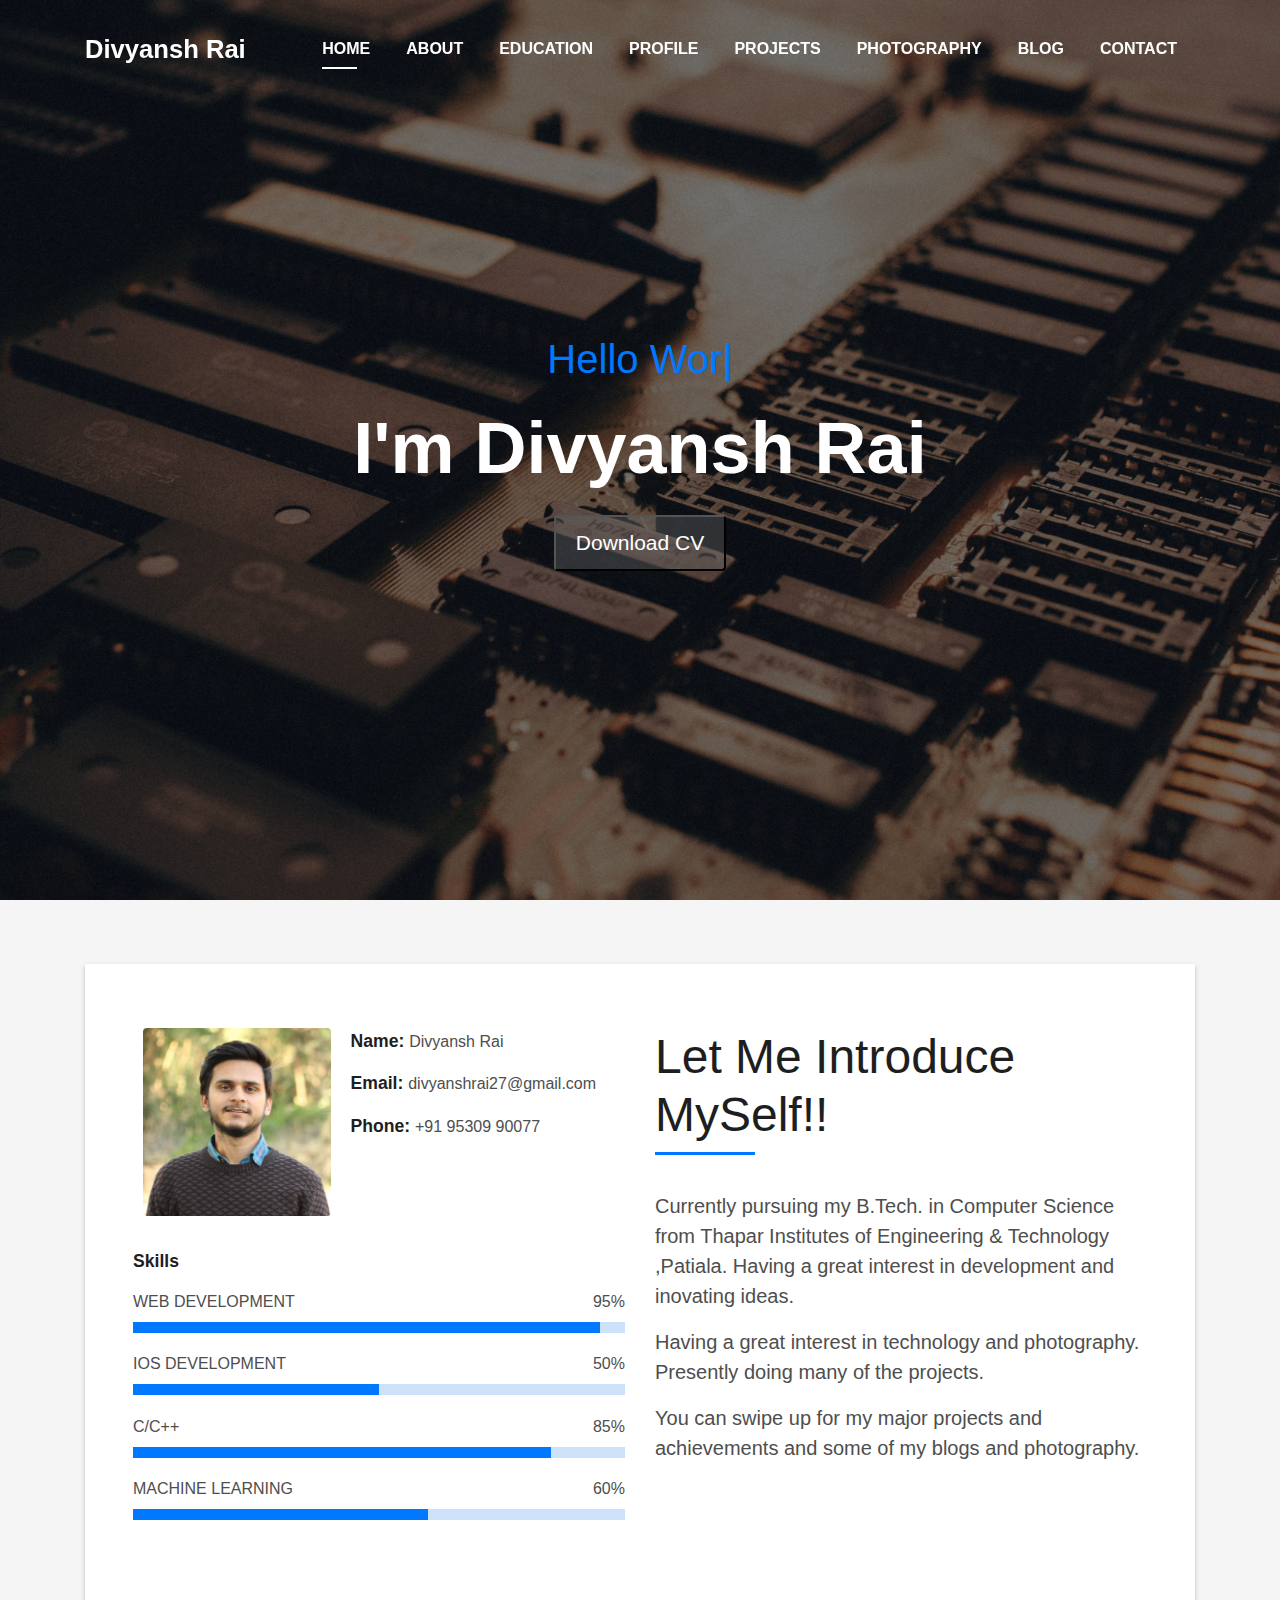
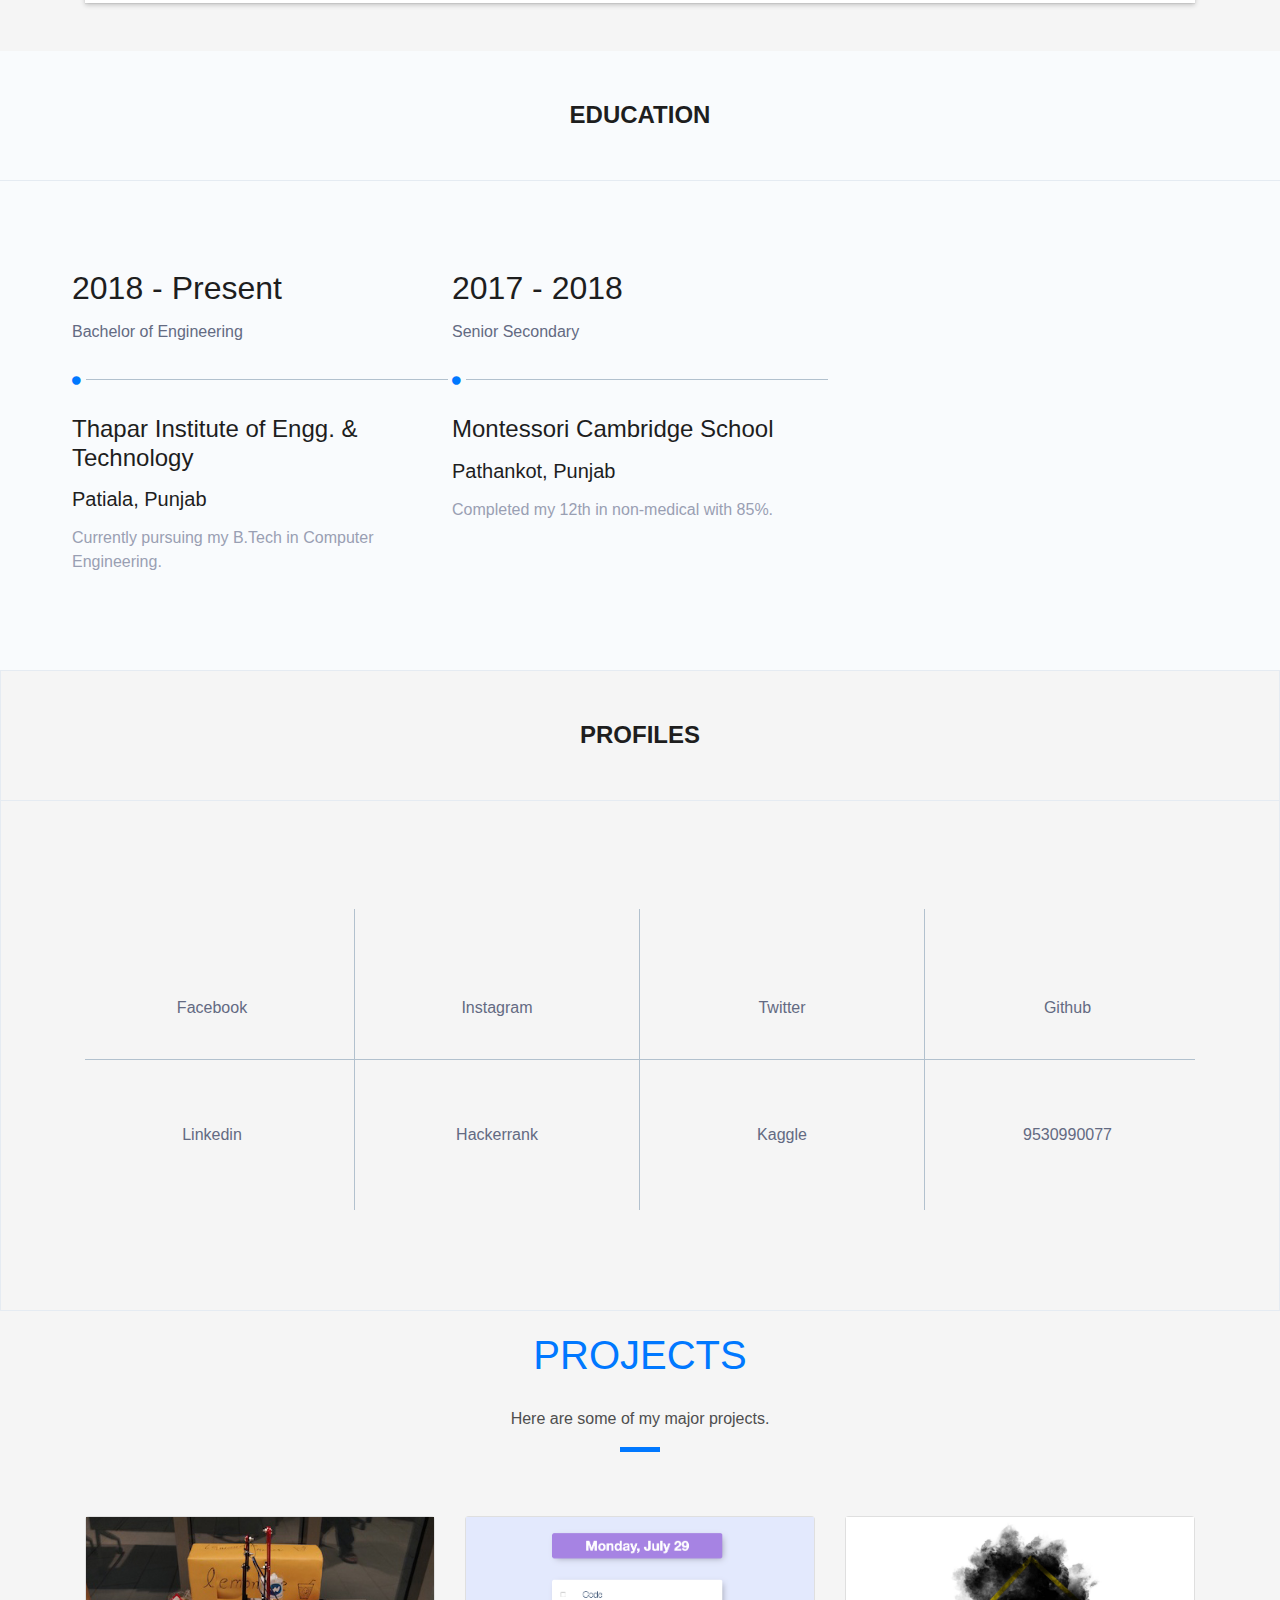
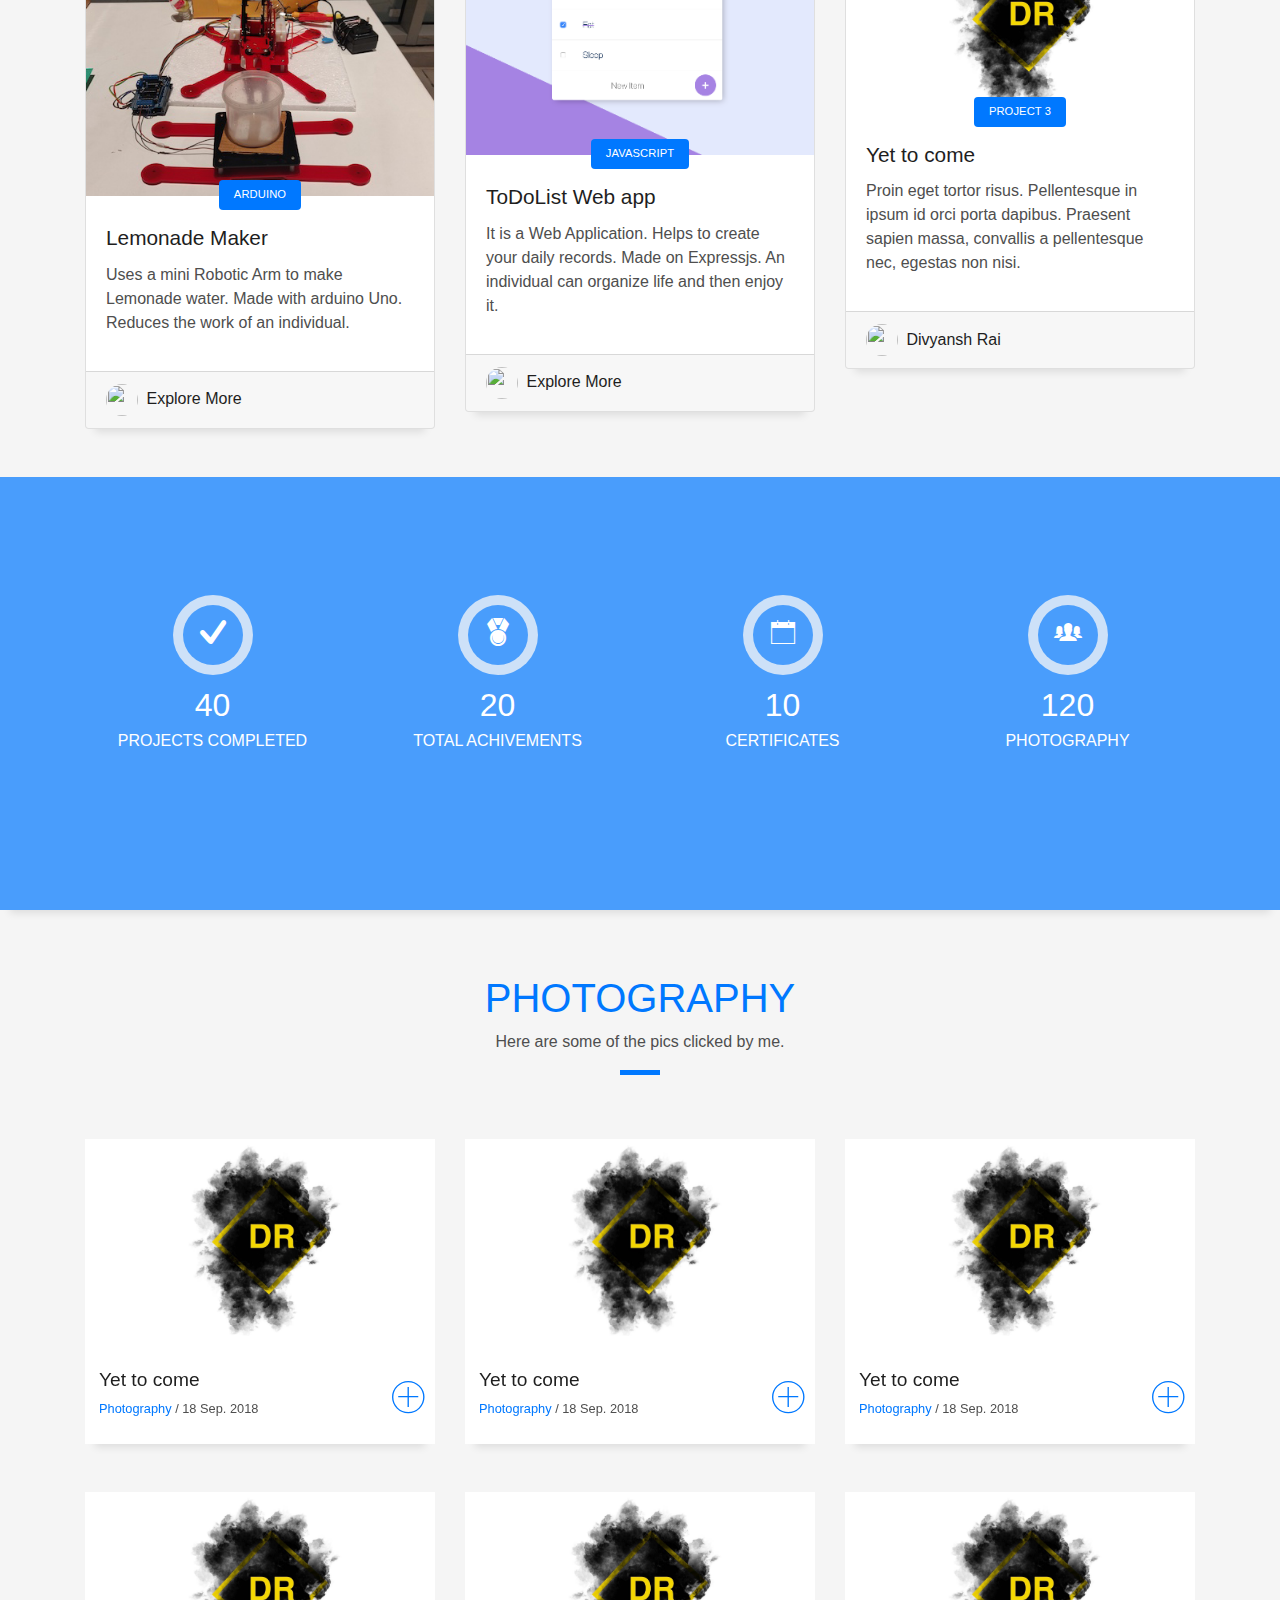
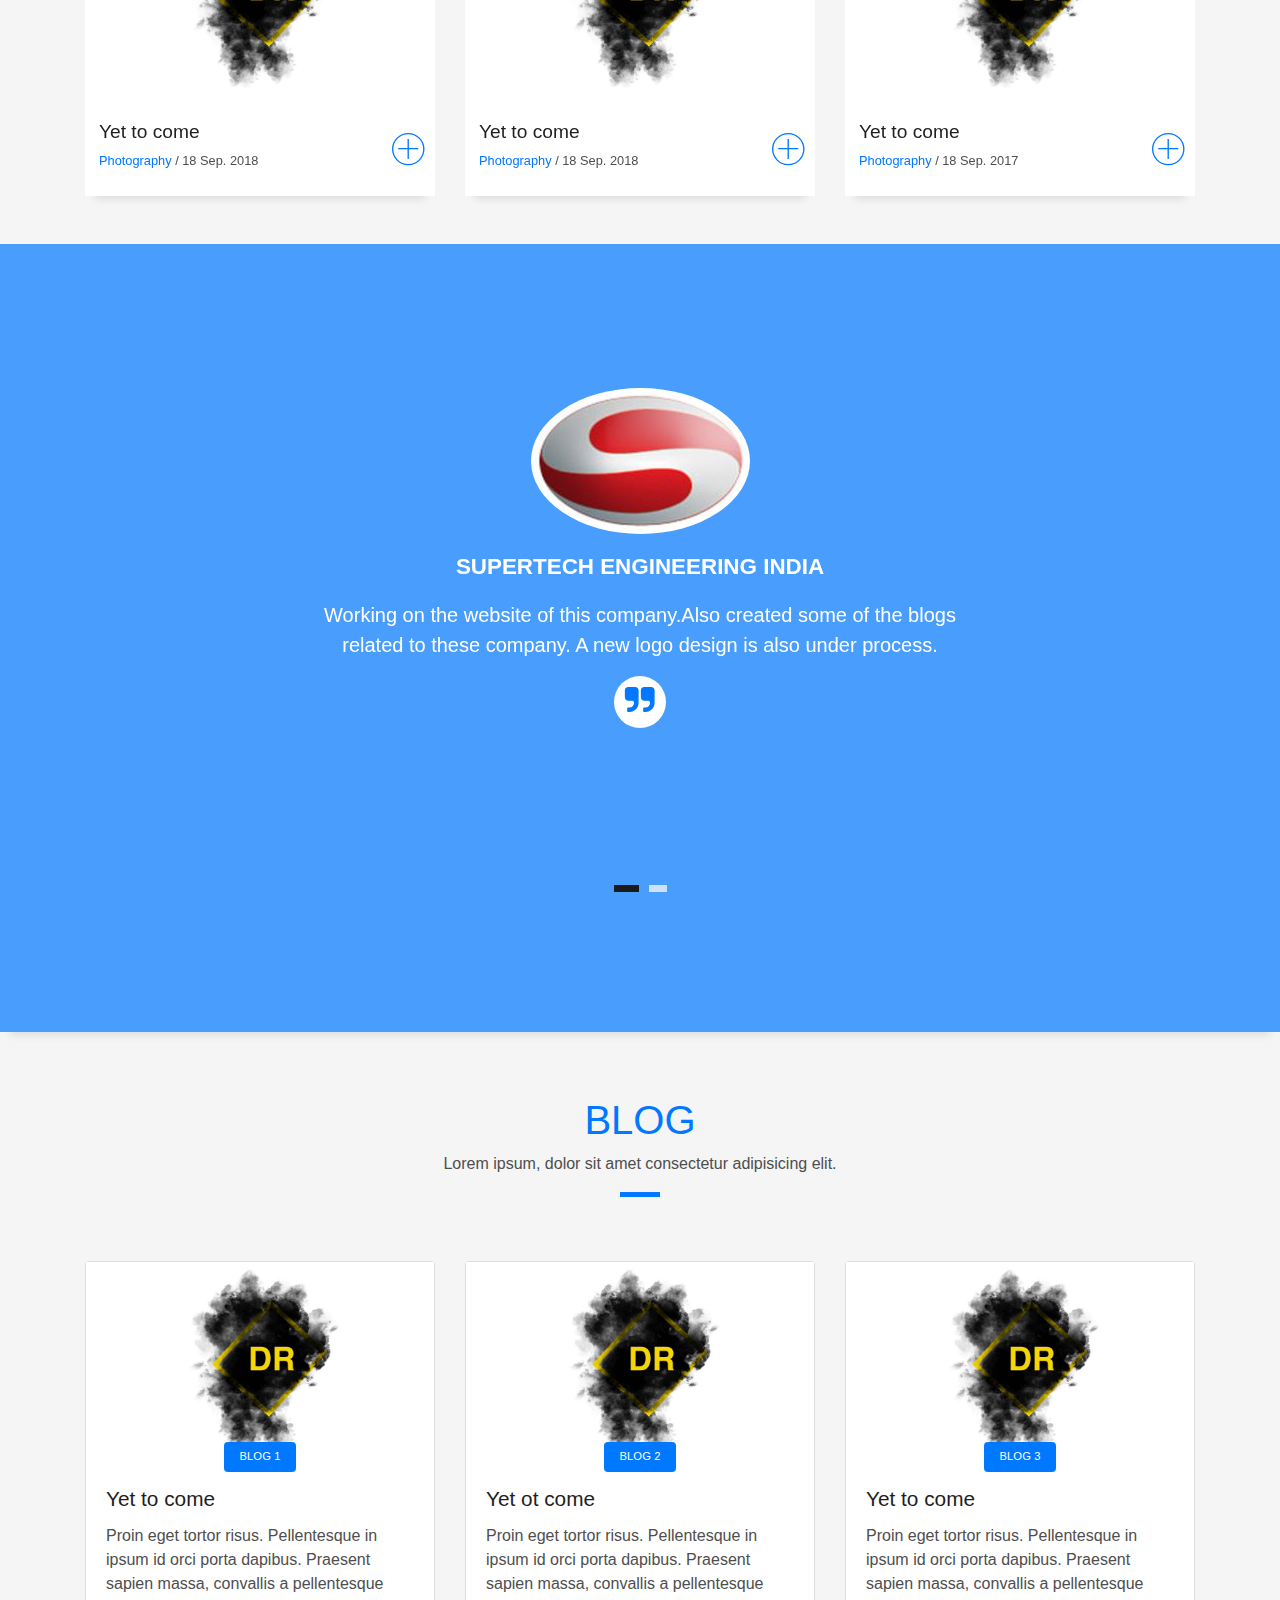
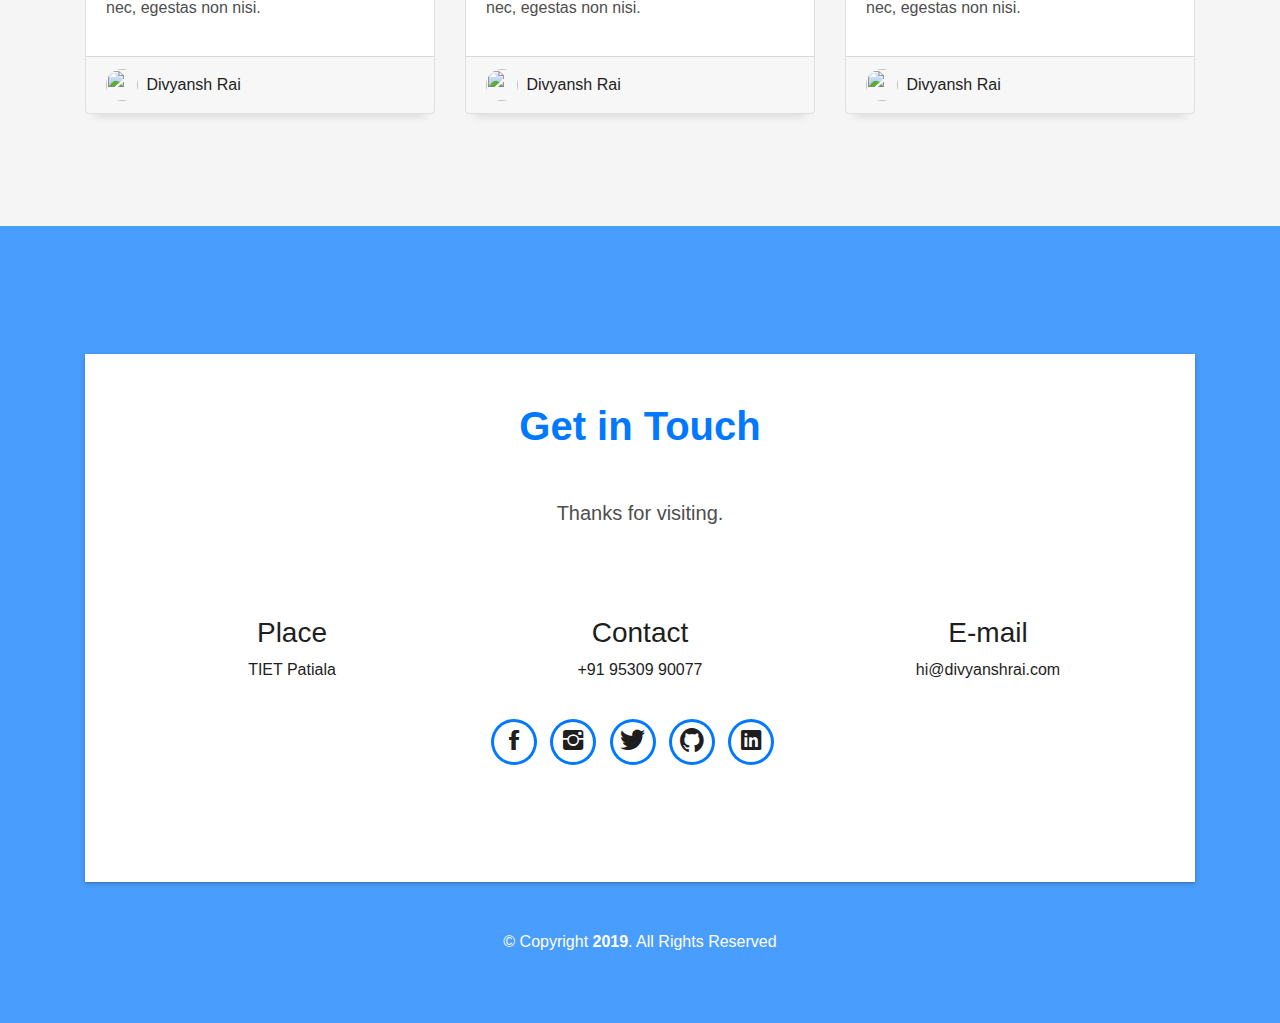
==== commit 0259b1ff: "Added Profile" ====
--- a/index.html
+++ b/index.html
@@ -6,6 +6,12 @@
   <meta content="width=device-width, initial-scale=1.0" name="viewport">
   <meta content="" name="keywords">
   <meta content="" name="description">
+
+  <!--flat icon css-->
+		<link rel="stylesheet" href="css/flaticon.css">
+
+		<!--animate.css-->
+        <link rel="stylesheet" href="css/animate.css">
 
   <!-- Favicons -->
   <link href="img/favicon.jpeg" rel="icon">
@@ -53,11 +59,15 @@
             <a class="nav-link js-scroll" href="#about">About</a>
           </li>
           <li class="nav-item">
+            <a class="nav-link js-scroll" href="#education">Education</a>
+          </li>
+          <li class="nav-item">
+            <a class="nav-link js-scroll" href="#profiles">Profile</a>
+          </li>
+          <li class="nav-item">
             <a class="nav-link js-scroll" href="#projects">Projects</a>
           </li>
-          <li class="nav-item">
-            <a class="nav-link js-scroll" href="#achivements">Achivements</a>
-          </li>
+
           <li class="nav-item">
             <a class="nav-link js-scroll" href="#work">Photography</a>
           </li>
@@ -196,7 +206,7 @@
   								<div class="timeline">
   									<div class="timeline-content">
   										<h4 class="title">
-  											thapar Institutes of Engg. & Technology
+  											Thapar Institute of Engg. & Technology
   										</h4>
   										<h5>Patiala, Punjab</h5>
   										<p class="description">
@@ -229,7 +239,7 @@
   								</div><!--/.timeline-->
   							</div>
   						</div>
-  					
+
   					</div>
   				</div>
   			</div>
@@ -240,7 +250,135 @@
 <!-- Education End -->
 
 <!--profiles start -->
-
+<section id="profiles" class="profiles">
+  <div class="profiles-details">
+    <div class="section-heading text-center">
+      <h2>profiles</h2>
+    </div>
+    <div class="container">
+      <div class="profiles-content">
+        <div class="row">
+          <div class="col-sm-3">
+            <div class="single-profile">
+              <div class="profile-txt">
+                <a href="https://www.facebook.com/divyansh.rai.334" target="_blank"><i class="fab fa-facebook-f fa-2x"></i></a>
+                <div class="profile-icon-name">Facebook</div>
+              </div>
+              <div class="single-profile-overlay">
+                <div class="profile-txt">
+                  <a href="https://www.facebook.com/divyansh.rai.334" target="_blank"><i class="fab fa-facebook-f fa-2x"></i></a>
+                  <div class="profile-icon-name">Facebook</div>
+                </div>
+              </div>
+            </div>
+          </div>
+          <div class="col-sm-3">
+            <div class="single-profile">
+              <div class="profile-txt">
+                <a href="https://www.instagram.com/divyanshrai/" target="_blank"><i class="fab fa-instagram fa-2x"></i></a>
+                <div class="profile-icon-name">Instagram</div>
+              </div>
+              <div class="single-profile-overlay">
+                <div class="profile-txt">
+                  <a href="https://www.instagram.com/divyanshrai/" target="_blank"><i class="fab fa-instagram fa-2x"></i></a>
+                  <div class="profile-icon-name">Instagram</div>
+                </div>
+              </div>
+            </div>
+          </div>
+          <div class="col-sm-3">
+            <div class="single-profile">
+              <div class="profile-txt">
+                <a href="https://twitter.com/DivyanshRaii" target="_blank"><i class="fab fa-twitter fa-2x"></i></i></a>
+                <div class="profile-icon-name">Twitter</div>
+              </div>
+              <div class="single-profile-overlay">
+                <div class="profile-txt">
+                  <a href="https://twitter.com/DivyanshRaii" target="_blank"><i class="fab fa-twitter fa-2x"></i></a>
+                  <div class="profile-icon-name">Twitter</div>
+                </div>
+              </div>
+            </div>
+          </div>
+          <div class="col-sm-3">
+            <div class="single-profile profile-no-border">
+              <div class="profile-txt">
+                <a href="https://github.com/DivyanshRai27" target="_blank"><i class="fab fa-github fa-2x"></i></a>
+                <div class="profile-icon-name">github</div>
+              </div>
+              <div class="single-profile-overlay">
+                <div class="profile-txt">
+                  <a href="https://github.com/DivyanshRai27" target="_blank"><i class="fab fa-github fa-2x"></i></a>
+                  <div class="profile-icon-name">github</div>
+                </div>
+              </div>
+            </div>
+          </div>
+        </div>
+        <div class="profile-border"></div>
+        <div class="row">
+          <div class="col-sm-3">
+            <div class="single-profile">
+              <div class="profile-txt">
+                <a href=""><i class="fab fa-linkedin-in fa-2x"></i></a>
+                <div class="profile-icon-name">Linkedin</div>
+              </div>
+              <div class="single-profile-overlay">
+                <div class="profile-txt">
+                  <a href=""><i class="fab fa-linkedin-in fa-2x"></i></a>
+                  <div class="profile-icon-name">Linkedin</div>
+                </div>
+              </div>
+            </div>
+          </div>
+          <div class="col-sm-3">
+            <div class="single-profile">
+              <div class="profile-txt">
+                <a href=""><i class="fab fa-hackerrank fa-2x"></i></a>
+                <div class="profile-icon-name">Hackerrank</div>
+              </div>
+              <div class="single-profile-overlay">
+                <div class="profile-txt">
+                  <a href=""><i class="fab fa-hackerrank fa-2x"></i></a>
+                  <div class="profile-icon-name">Hackerrank</div>
+                </div>
+              </div>
+            </div>
+          </div>
+          <div class="col-sm-3">
+            <div class="single-profile">
+              <div class="profile-txt">
+                <a href=""><i class="fab fa-kaggle fa-2x"></i></a>
+                <div class="profile-icon-name">Kaggle</div>
+              </div>
+              <div class="single-profile-overlay">
+                <div class="profile-txt">
+                  <a href=""><i class="fab fa-kaggle fa-2x"></i></a>
+                  <div class="profile-icon-name">Kaggle</div>
+                </div>
+              </div>
+            </div>
+          </div>
+          <div class="col-sm-3">
+            <div class="single-profile profile-no-border">
+              <div class="profile-txt">
+                <a href="tel:+91 95309 90077" target="_blank"><i class="fas fa-phone-alt fa-2x"></i></a>
+                <div class="profile-icon-name">9530990077</div>
+              </div>
+              <div class="single-profile-overlay">
+                <div class="profile-txt">
+                  <a href="tel:+91 95309 90077" target="_blank"><i class="fas fa-phone-alt fa-2x"></i></a>
+                  <div class="profile-icon-name">9530990077</div>
+                </div>
+              </div>
+            </div>
+          </div>
+        </div>
+      </div>
+    </div>
+  </div>
+
+</section><!--/.profiles-->
 		<!--profiles end -->
 
 
--- a/css/flaticon.css
+++ b/css/flaticon.css
@@ -0,0 +1,39 @@
+	/*
+  	Flaticon icon font: Flaticon
+  	Creation date: 07/05/2018 12:24
+  	*/
+
+@font-face {
+  font-family: "Flaticon";
+  src: url("../fonts/Flaticon.eot");
+  src: url("../fonts/Flaticon.eot?#iefix") format("embedded-opentype"),
+       url("../fonts/Flaticon.woff") format("woff"),
+       url("../fonts/Flaticon.ttf") format("truetype"),
+       url("../fonts/Flaticon.svg#Flaticon") format("svg");
+  font-weight: normal;
+  font-style: normal;
+}
+
+@media screen and (-webkit-min-device-pixel-ratio:0) {
+  @font-face {
+    font-family: "Flaticon";
+    src: url("../fonts/Flaticon.svg#Flaticon") format("svg");
+  }
+}
+
+[class^="flaticon-"]:before, [class*=" flaticon-"]:before,
+[class^="flaticon-"]:after, [class*=" flaticon-"]:after {   
+  font-family: Flaticon;
+  font-size: 24px;
+  font-style: normal;
+  margin-left: 0px;
+}
+
+.flaticon-bitbucket-logotype-camera-lens-in-perspective:before { content: "\f100"; }
+.flaticon-squarespace-logo:before { content: "\f101"; }
+.flaticon-smug:before { content: "\f102"; }
+.flaticon-flickr-website-logo-silhouette:before { content: "\f103"; }
+.flaticon-github-logo:before { content: "\f104"; }
+.flaticon-behance-logo:before { content: "\f105"; }
+.flaticon-dribbble:before { content: "\f106"; }
+.flaticon-themeforest:before { content: "\f107"; }--- a/css/style.css
+++ b/css/style.css
@@ -1,9 +1,81 @@
-/*
-  Theme Name: DevFolio
-  Theme URL: https://bootstrapmade.com/devfolio-bootstrap-portfolio-html-template/
-  Author: BootstrapMade.com
-  License: https://bootstrapmade.com/license/
-*/
+/* new */
+/*-------------------------------------
+        8. Profiles
+--------------------------------------*/
+.profiles {
+    padding:  50px 0 100px;
+    border:  1px solid #e5ebf2;
+}
+
+.profiles-content {padding-top: 100px;}
+.profiles-content .col-sm-3{padding:0;}
+.profile-txt {
+    display: flex;
+    align-items: center;
+    flex-direction: column;
+}
+.single-profile {
+    position: relative;
+    height: 150px;
+    display: flex;
+    justify-content: center;
+    align-items: center;
+    border-right: 1px solid #b2c1ce;
+    overflow:hidden;
+    -webkit-transition:background 0.5s linear;
+    -moz-transition:background 0.5s linear;
+    -ms-transition:background 0.5s linear;
+    -o-transition:background 0.5s linear;
+    transition:background 0.5s linear;
+}
+.profile-icon-name {
+    text-transform: capitalize;
+    color: #636a82;
+    font-size: 16px;
+}
+.single-profile.profile-no-border{border-right:transparent;}
+.profile-border {
+    border-bottom: 1px solid #b2c1ce;
+}
+.single-profile-overlay{
+    display:flex;
+    align-items:center;
+    text-transform: capitalize;
+    justify-content:center;
+    position: absolute;
+    top: 0;
+    left: 0;
+    content: " ";
+    width:100%;
+    height: 100%;
+    background: #0078ff;
+    background: -moz-linear-gradient(left, #0078ff 0%, #b636ff 100%);
+    background: -webkit-linear-gradient(left, #0078ff 0%,#b636ff 100%);
+    background: linear-gradient(to right, #0078ff 0%,#b636ff 100%);
+    filter: progid:DXImageTransform.Microsoft.gradient( startColorstr='#0078ff', endColorstr='#b636ff',GradientType=1 );
+    -webkit-transform:scale(0);
+    -moz-transform:scale(0);
+    -ms-transform:scale(0);
+    -o-transform:scale(0);
+    transform:scale(0);
+    -webkit-transition: .5s;
+    -moz-transition: .5s;
+    -ms-transition: .5s;
+    -o-transition: .5s;
+    transition: .5s;
+}
+.single-profile:hover .single-profile-overlay{
+    -webkit-transform:scale(1);
+    -moz-transform:scale(1);
+    -ms-transform:scale(1);
+    -o-transform:scale(1);
+    transform:scale(1);
+    top:0;
+}
+.single-profile:hover .profile-icon-name,.single-profile:hover .profile-txt a>i{color: #fff;}
+.single-profile:hover .profile-border {border:transparent;}
+
+/* new end */
 
 /*======================================
 //--//-->   STYLES GENERALES
@@ -1406,79 +1478,3 @@
     }
     span.single-timeline-horizontal.spacial-horizontal-line {width: 88px;}
     /*.timeline-horizontal-border*/
-
-    /*-------------------------------------
-        8. Profiles
---------------------------------------*/
-.profiles {
-    padding:  50px 0 100px;
-    border:  1px solid #e5ebf2;
-}
-
-.profiles-content {padding-top: 100px;}
-.profiles-content .col-sm-3{padding:0;}
-.profile-txt {
-    display: flex;
-    align-items: center;
-    flex-direction: column;
-}
-.single-profile {
-    position: relative;
-    height: 150px;
-    display: flex;
-    justify-content: center;
-    align-items: center;
-    border-right: 1px solid #b2c1ce;
-    overflow:hidden;
-    -webkit-transition:background 0.5s linear;
-    -moz-transition:background 0.5s linear;
-    -ms-transition:background 0.5s linear;
-    -o-transition:background 0.5s linear;
-    transition:background 0.5s linear;
-}
-.profile-icon-name {
-    text-transform: capitalize;
-    color: #636a82;
-    font-size: 16px;
-}
-.single-profile.profile-no-border{border-right:transparent;}
-.profile-border {
-    border-bottom: 1px solid #b2c1ce;
-}
-.single-profile-overlay{
-    display:flex;
-    align-items:center;
-    text-transform: capitalize;
-    justify-content:center;
-    position: absolute;
-    top: 0;
-    left: 0;
-    content: " ";
-    width:100%;
-    height: 100%;
-    background: #d92cf9;
-    background: -moz-linear-gradient(left, #d92cf9 0%, #b636ff 100%);
-    background: -webkit-linear-gradient(left, #d92cf9 0%,#b636ff 100%);
-    background: linear-gradient(to right, #d92cf9 0%,#b636ff 100%);
-    filter: progid:DXImageTransform.Microsoft.gradient( startColorstr='#d92cf9', endColorstr='#b636ff',GradientType=1 );
-    -webkit-transform:scale(0);
-    -moz-transform:scale(0);
-    -ms-transform:scale(0);
-    -o-transform:scale(0);
-    transform:scale(0);
-    -webkit-transition: .5s;
-    -moz-transition: .5s;
-    -ms-transition: .5s;
-    -o-transition: .5s;
-    transition: .5s;
-}
-.single-profile:hover .single-profile-overlay{
-    -webkit-transform:scale(1);
-    -moz-transform:scale(1);
-    -ms-transform:scale(1);
-    -o-transform:scale(1);
-    transform:scale(1);
-    top:0;
-}
-.single-profile:hover .profile-icon-name,.single-profile:hover .profile-txt a>i{color: #fff;}
-.single-profile:hover .profile-border {border:transparent;}
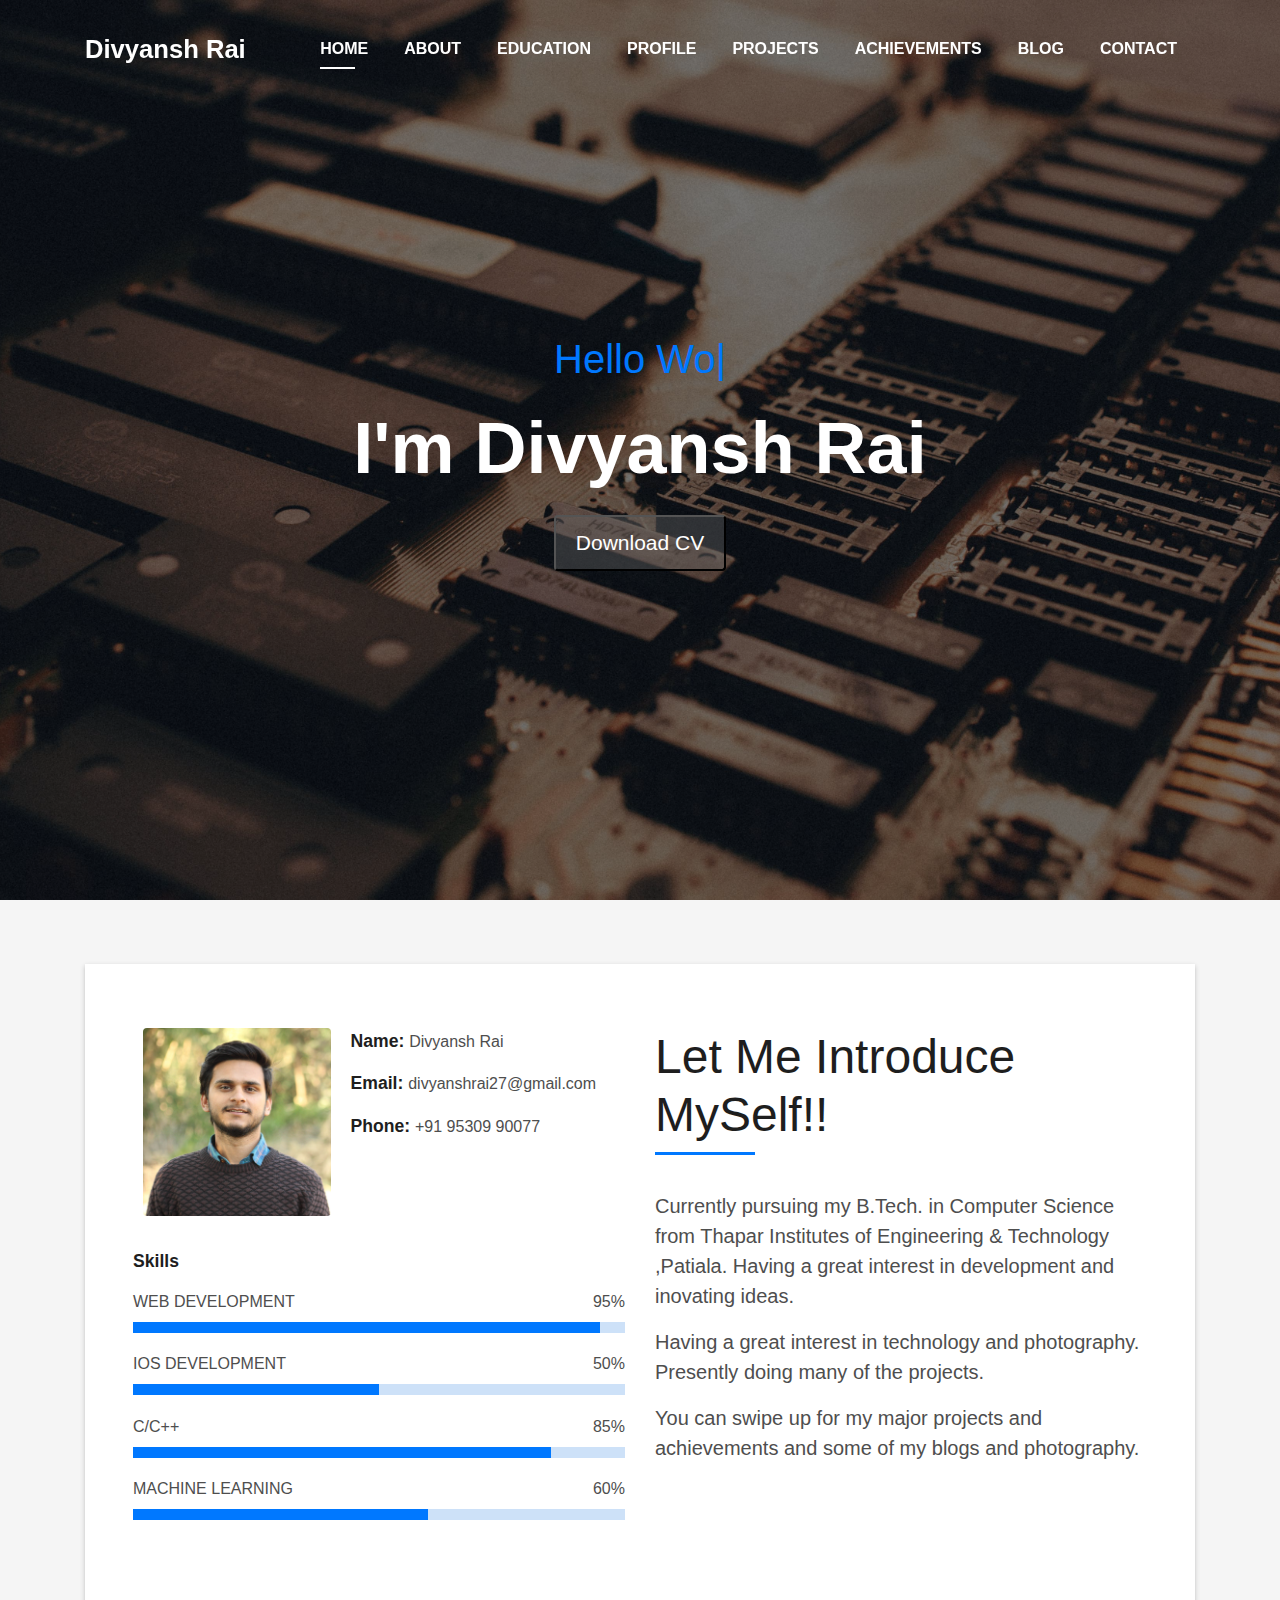
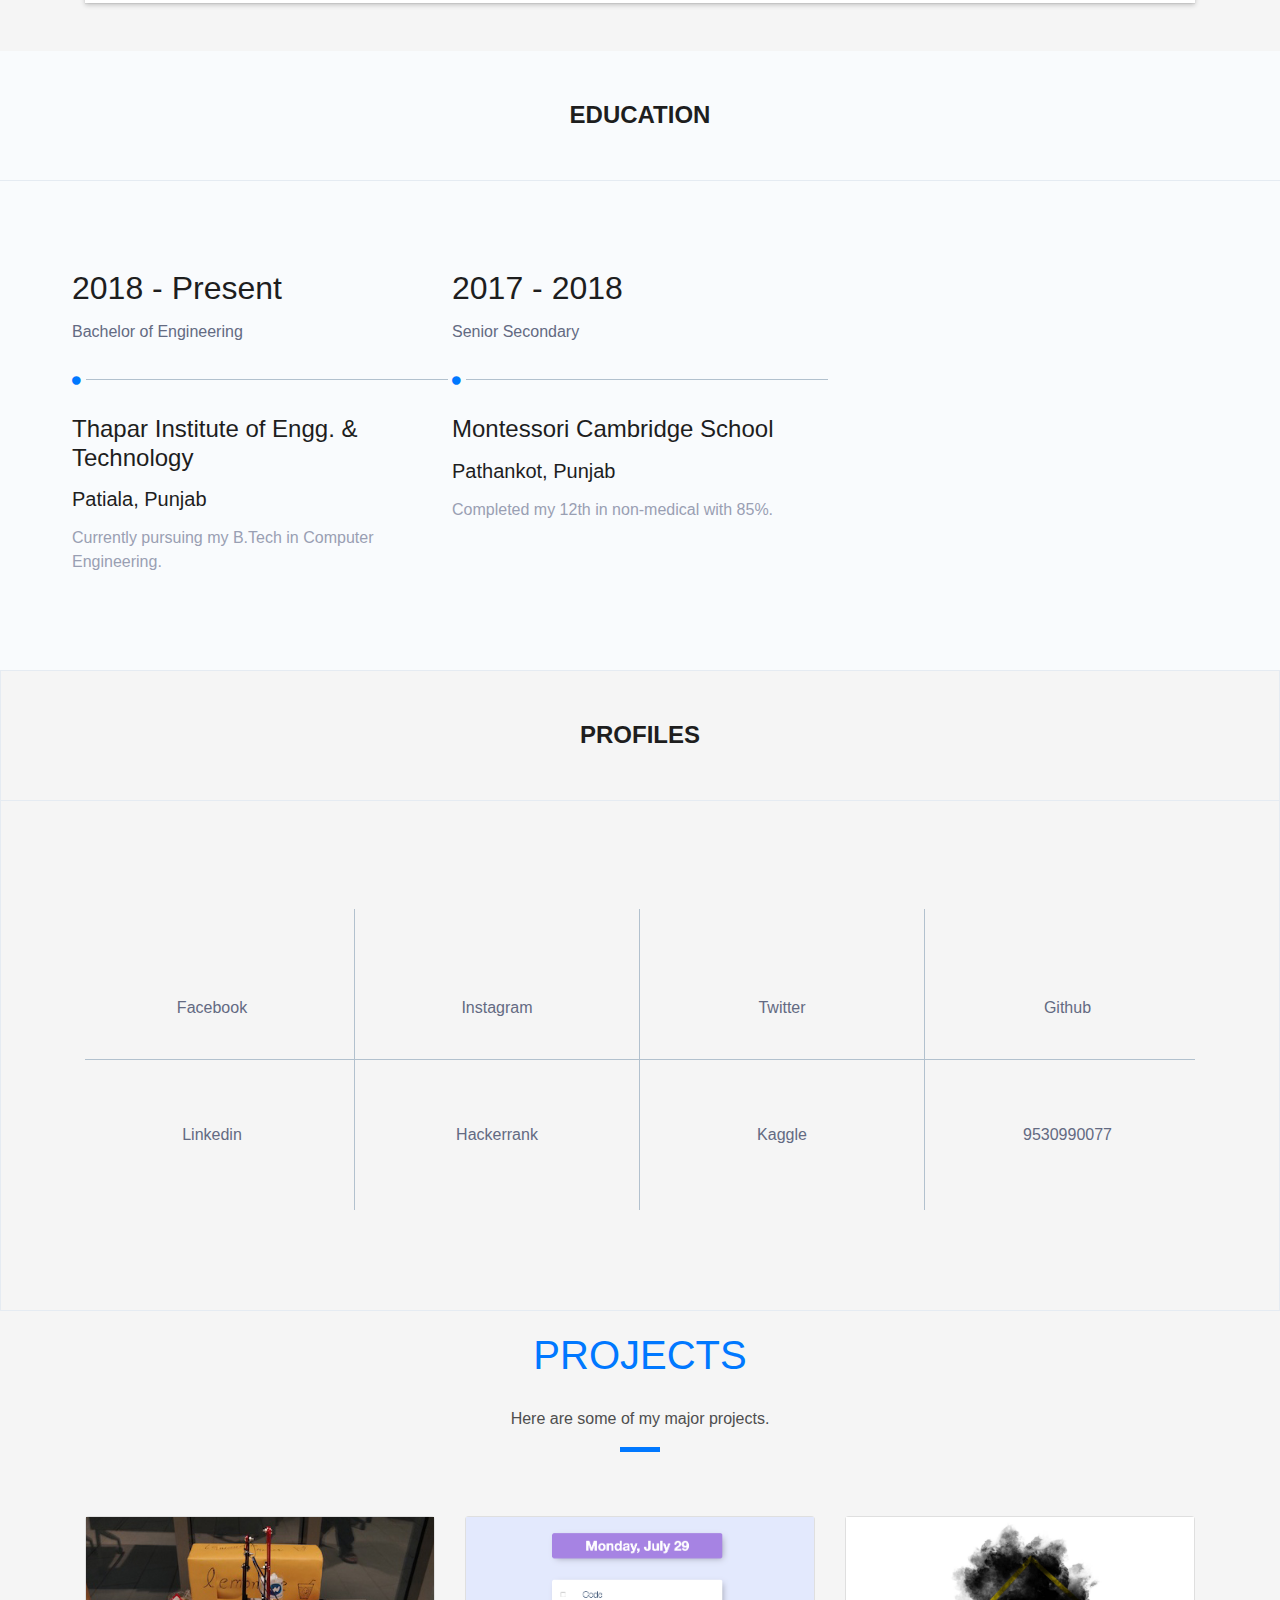
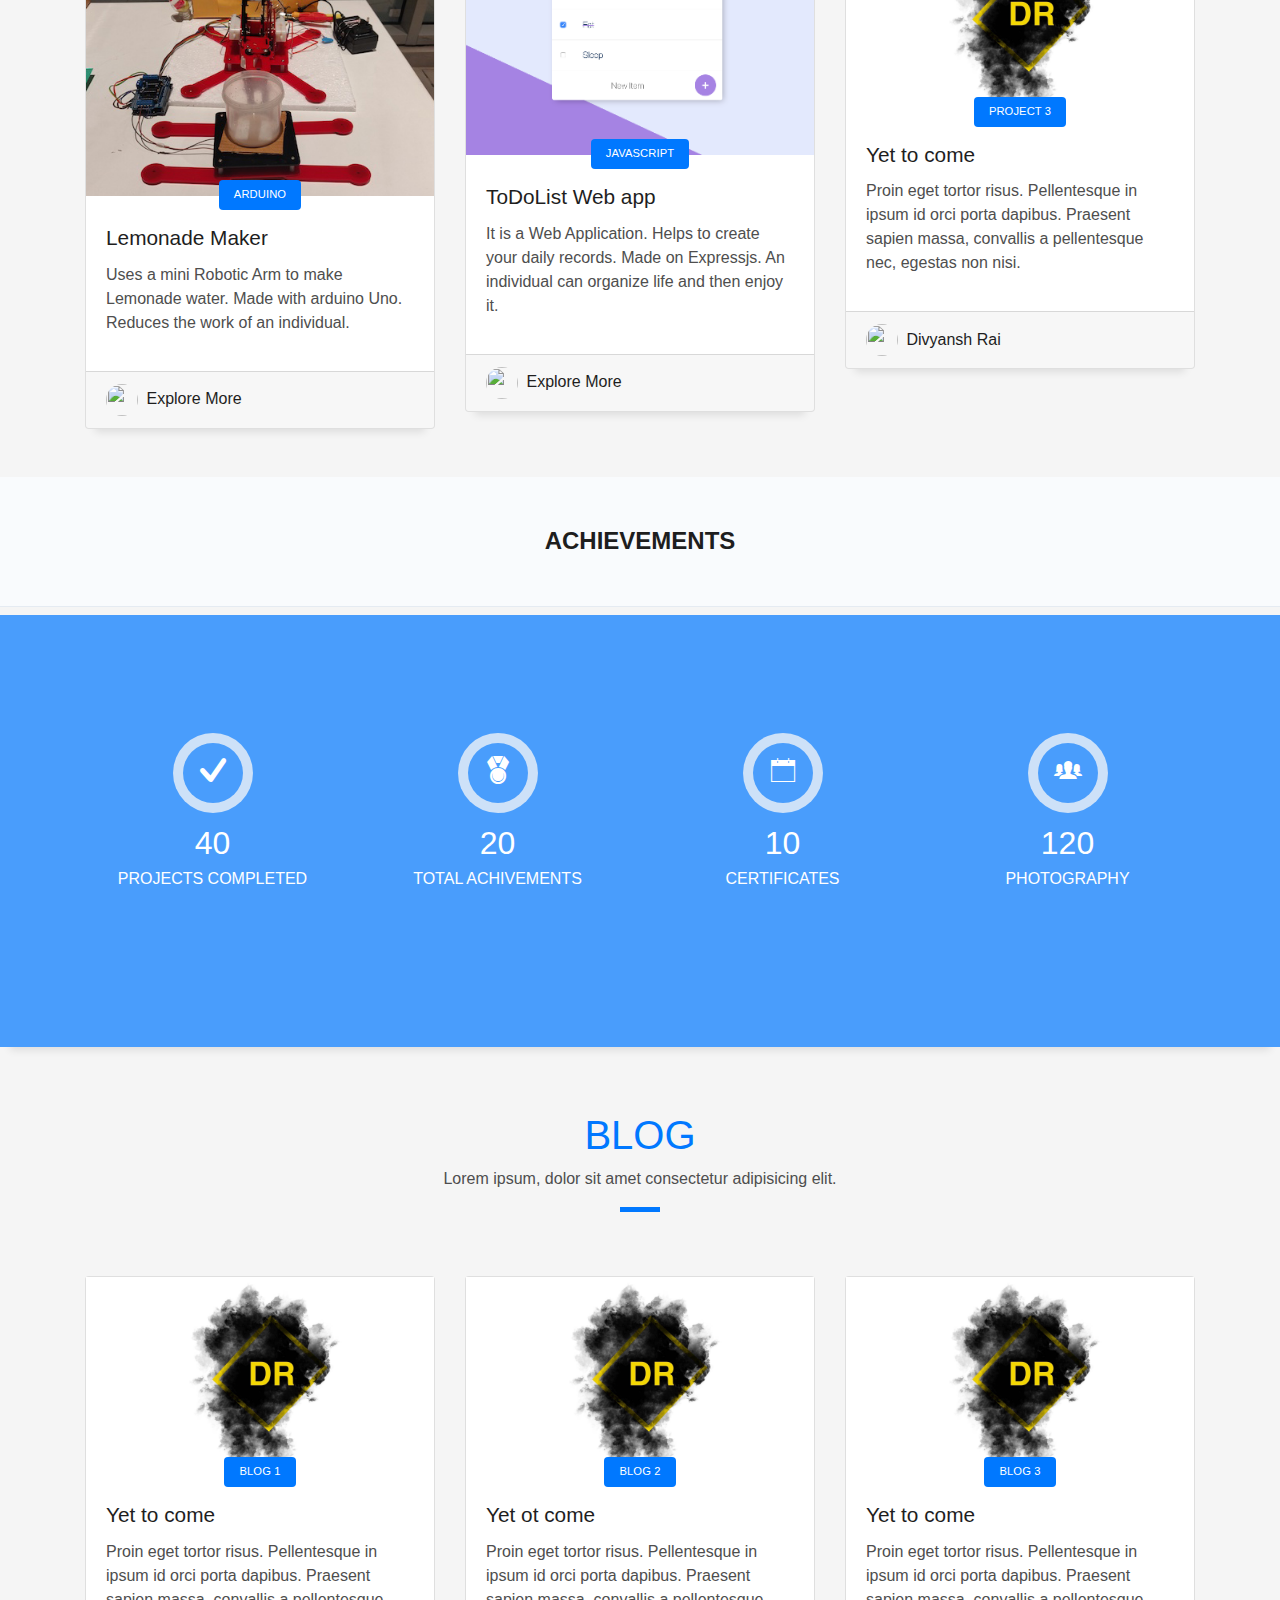
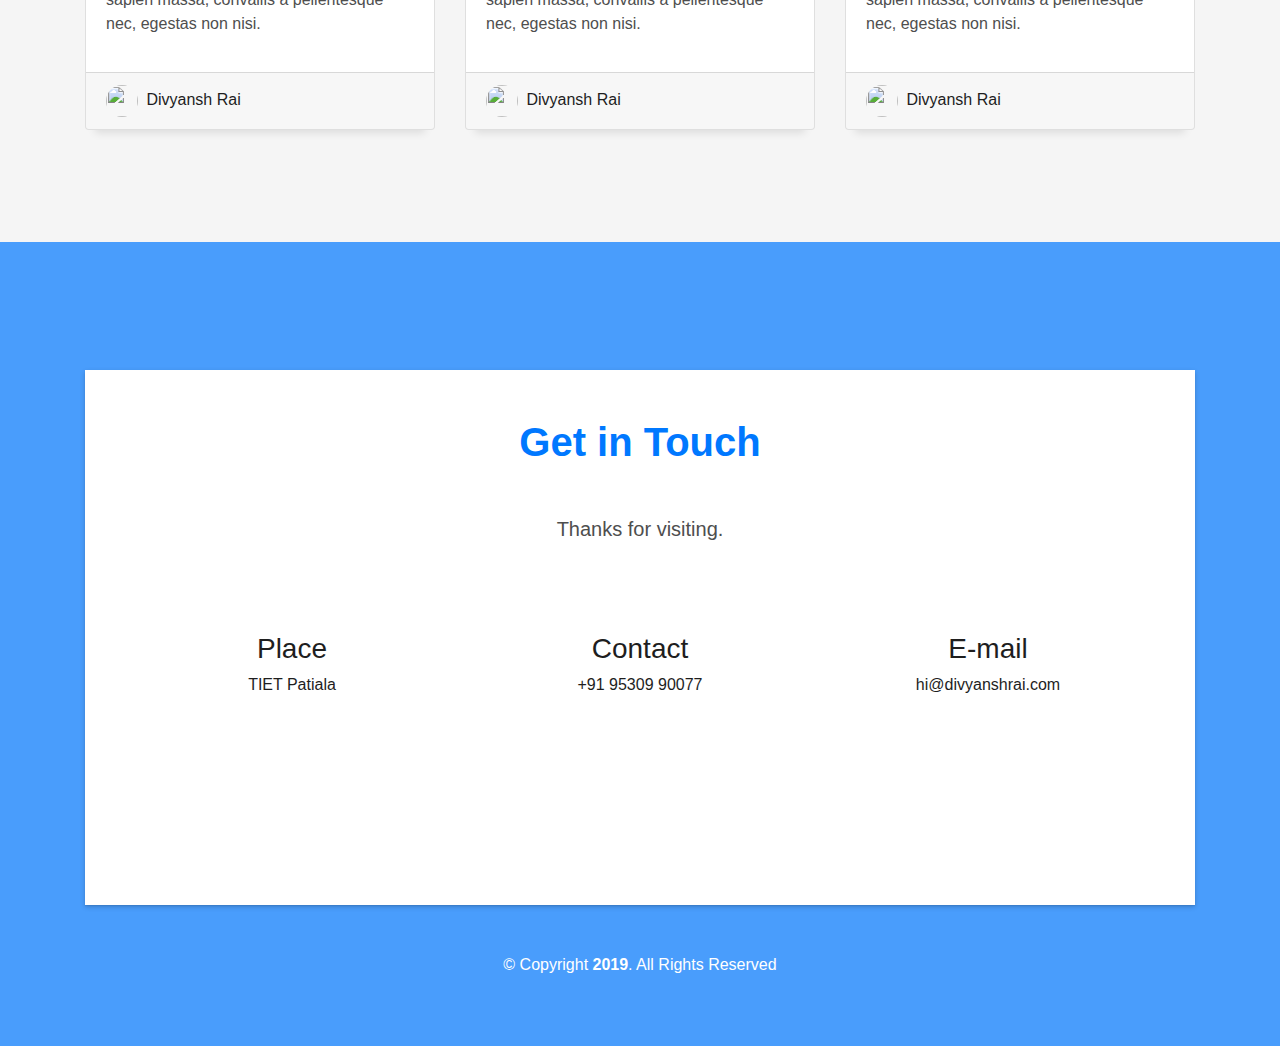
==== commit d65bd53d: "Added Achievements" ====
--- a/index.html
+++ b/index.html
@@ -69,7 +69,7 @@
           </li>
 
           <li class="nav-item">
-            <a class="nav-link js-scroll" href="#work">Photography</a>
+            <a class="nav-link js-scroll" href="#achievements">Achievements</a>
           </li>
           <li class="nav-item">
             <a class="nav-link js-scroll" href="#blog">Blog</a>
@@ -493,7 +493,18 @@
     </div>
   </section>
   <!--/ Section Services End /-->
-
+  <!-- Education Start -->
+  <section id="achievements" class="education">
+        <div class="section-heading text-center" style="color:#0078ff">
+          <h2>ACHIEVEMENTS</h2>
+        </div>
+
+
+
+      </section>
+
+
+  <!-- Education End -->
   <!-- Section Achievements -->
 
 <!-- Achievements End -->
@@ -550,211 +561,13 @@
     </div>
   </div>
 
-  <!--/ Section Portfolio Star /-->
-  <section id="work" class="portfolio-mf sect-pt4 route">
-    <div class="container">
-      <div class="row">
-        <div class="col-sm-12">
-          <div class="title-box text-center">
-            <h1 class="section-heading text-center" style="color:#0078ff">
-              PHOTOGRAPHY
-            </h1>
-            <p class="subtitle-a">
-              Here are some of the pics clicked by me.
-            </p>
-            <div class="line-mf"></div>
-          </div>
-        </div>
-      </div>
-      <div class="row">
-        <div class="col-md-4">
-          <div class="work-box">
-            <a href="img/intro-bg.jpeg" data-lightbox="gallery-mf">
-              <div class="work-img">
-                <img src="img/intro-bg.jpeg" alt="" class="img-fluid">
-              </div>
-              <div class="work-content">
-                <div class="row">
-                  <div class="col-sm-8">
-                    <h2 class="w-title">Yet to come</h2>
-                    <div class="w-more">
-                      <span class="w-ctegory">Photography</span> / <span class="w-date">18 Sep. 2018</span>
-                    </div>
-                  </div>
-                  <div class="col-sm-4">
-                    <div class="w-like">
-                      <span class="ion-ios-plus-outline"></span>
-                    </div>
-                  </div>
-                </div>
-              </div>
-            </a>
-          </div>
-        </div>
-        <div class="col-md-4">
-          <div class="work-box">
-            <a href="img/intro-bg.jpeg" data-lightbox="gallery-mf">
-              <div class="work-img">
-                <img src="img/intro-bg.jpeg" alt="" class="img-fluid">
-              </div>
-              <div class="work-content">
-                <div class="row">
-                  <div class="col-sm-8">
-                    <h2 class="w-title">Yet to come</h2>
-                    <div class="w-more">
-                      <span class="w-ctegory">Photography</span> / <span class="w-date">18 Sep. 2018</span>
-                    </div>
-                  </div>
-                  <div class="col-sm-4">
-                    <div class="w-like">
-                      <span class="ion-ios-plus-outline"></span>
-                    </div>
-                  </div>
-                </div>
-              </div>
-            </a>
-          </div>
-        </div>
-        <div class="col-md-4">
-          <div class="work-box">
-            <a href="img/intro-bg.jpeg" data-lightbox="gallery-mf">
-              <div class="work-img">
-                <img src="img/intro-bg.jpeg" alt="" class="img-fluid">
-              </div>
-              <div class="work-content">
-                <div class="row">
-                  <div class="col-sm-8">
-                    <h2 class="w-title">Yet to come</h2>
-                    <div class="w-more">
-                      <span class="w-ctegory">Photography</span> / <span class="w-date">18 Sep. 2018</span>
-                    </div>
-                  </div>
-                  <div class="col-sm-4">
-                    <div class="w-like">
-                      <span class="ion-ios-plus-outline"></span>
-                    </div>
-                  </div>
-                </div>
-              </div>
-            </a>
-          </div>
-        </div>
-        <div class="col-md-4">
-          <div class="work-box">
-            <a href="img/intro-bg.jpeg" data-lightbox="gallery-mf">
-              <div class="work-img">
-                <img src="img/intro-bg.jpeg" alt="" class="img-fluid">
-              </div>
-              <div class="work-content">
-                <div class="row">
-                  <div class="col-sm-8">
-                    <h2 class="w-title">Yet to come</h2>
-                    <div class="w-more">
-                      <span class="w-ctegory">Photography</span> / <span class="w-date">18 Sep. 2018</span>
-                    </div>
-                  </div>
-                  <div class="col-sm-4">
-                    <div class="w-like">
-                      <span class="ion-ios-plus-outline"></span>
-                    </div>
-                  </div>
-                </div>
-              </div>
-            </a>
-          </div>
-        </div>
-        <div class="col-md-4">
-          <div class="work-box">
-            <a href="img/intro-bg.jpeg" data-lightbox="gallery-mf">
-              <div class="work-img">
-                <img src="img/intro-bg.jpeg" alt="" class="img-fluid">
-              </div>
-              <div class="work-content">
-                <div class="row">
-                  <div class="col-sm-8">
-                    <h2 class="w-title">Yet to come</h2>
-                    <div class="w-more">
-                      <span class="w-ctegory">Photography</span> / <span class="w-date">18 Sep. 2018</span>
-                    </div>
-                  </div>
-                  <div class="col-sm-4">
-                    <div class="w-like">
-                      <span class="ion-ios-plus-outline"></span>
-                    </div>
-                  </div>
-                </div>
-              </div>
-            </a>
-          </div>
-        </div>
-        <div class="col-md-4">
-          <div class="work-box">
-            <a href="img/intro-bg.jpeg" data-lightbox="gallery-mf">
-              <div class="work-img">
-                <img src="img/intro-bg.jpeg" alt="" class="img-fluid">
-              </div>
-              <div class="work-content">
-                <div class="row">
-                  <div class="col-sm-8">
-                    <h2 class="w-title">Yet to come</h2>
-                    <div class="w-more">
-                      <span class="w-ctegory">Photography</span> / <span class="w-date">18 Sep. 2017</span>
-                    </div>
-                  </div>
-                  <div class="col-sm-4">
-                    <div class="w-like">
-                      <span class="ion-ios-plus-outline"></span>
-                    </div>
-                  </div>
-                </div>
-              </div>
-            </a>
-          </div>
-        </div>
-
-      </div>
-    </div>
-  </section>
-  <!--/ Section Portfolio End /-->
+  <!--experience start -->
+
+		<!--experience end -->
+
 
   <!--/ Section Testimonials Star /-->
-  <div class="testimonials paralax-mf bg-image" style="background-image: url(img/overlay-bg.jpg)">
-    <div class="overlay-mf"></div>
-    <div class="container">
-      <div class="row">
-        <div class="col-md-12">
-          <div id="testimonial-mf" class="owl-carousel owl-theme">
-            <div class="testimonial-box">
-              <div class="author-test">
-                <img src="img/SUPERTECH INDIA.jpg" alt="" class="rounded-circle b-shadow-a">
-                <span class="author">SUPERTECH ENGINEERING INDIA</span>
-              </div>
-              <div class="content-test">
-                <p class="description lead">
-                  Working on the website of this company.Also created some of the blogs related to these company.
-                  A new logo design is also under process.
-                </p>
-                <span class="comit"><i class="fa fa-quote-right"></i></span>
-              </div>
-            </div>
-            <div class="testimonial-box">
-              <div class="author-test">
-                <img src="img/pic2.jpg" alt="" class="rounded-circle b-shadow-a">
-                <span class="author">Divyansh Rai</span>
-              </div>
-              <div class="content-test">
-                <p class="description lead">
-                  Curabitur arcu erat, accumsan id imperdiet et, porttitor at sem. Lorem ipsum dolor sit amet,
-                  consectetur adipiscing elit.
-                </p>
-                <span class="comit"><i class="fa fa-quote-right"></i></span>
-              </div>
-            </div>
-          </div>
-        </div>
-      </div>
-    </div>
-  </div>
+
 
   <!--/ Section Blog Star /-->
   <section id="blog" class="blog-mf sect-pt4 route">
@@ -920,11 +733,11 @@
 
                   <div class="socials">
                     <ul>
-                      <li><a href="https://www.facebook.com/divyansh.rai.334" target="_blank"><span class="ico-circle"><i class="ion-social-facebook"></i></span></a></li>
-                      <li><a href="https://www.instagram.com/divyanshrai/" target="_blank"><span class="ico-circle"><i class="ion-social-instagram"></i></span></a></li>
-                      <li><a href="https://twitter.com/DivyanshRaii" target="_blank"><span class="ico-circle"><i class="ion-social-twitter"></i></span></a></li>
-                      <li><a href="https://github.com/DivyanshRai27" target="_blank"><span class="ico-circle"><i class="ion-social-github"></i></span></a></li>
-                      <li><a href="" target="_blank"><span class="ico-circle"><i class="ion-social-linkedin"></i></span></a></li>
+                      <li><a href="https://www.facebook.com/divyansh.rai.334" target="_blank" style="padding:10px;"><i class="fab fa-facebook-f fa-2x"></i></a></li>
+                      <li><a href="https://www.instagram.com/divyanshrai/" target="_blank" style="padding:10px;"><i class="fab fa-instagram fa-2x"></i></a></li>
+                      <li><a href="https://twitter.com/DivyanshRaii" target="_blank" style="padding:10px;"><i class="fab fa-twitter fa-2x"></i></a></li>
+                      <li><a href="https://github.com/DivyanshRai27" target="_blank" style="padding:10px;"><i class="fab fa-github fa-2x"></i></a></li>
+                      <li><a href="" target="_blank" style="padding:10px;"><i class="fab fa-linkedin-in fa-2x"></i></a></li>
                     </ul>
                   </div>
 
--- a/css/style.css
+++ b/css/style.css
@@ -1,4 +1,672 @@
-/* new */
+.clients-area .item {padding: 0 25px;}
+
+.clients .clients-area .owl-carousel .owl-item img {
+    display: block;
+    width: 100%;
+    height: auto;
+    border-radius:0;
+}
+.isotope:after {
+    content: '';
+    display: block;
+    clear: both;
+}
+.isotope .item {
+    position:relative;
+    overflow:hidden;
+    margin-bottom: 30px;
+}
+/*.item img*/
+.isotope .item img{
+    width:100%;
+    height:100%;
+    -webkit-transition: .5s;
+    -moz-transition: .5s;
+    -ms-transition: .5s;
+    -o-transition: .5s;
+    transition: .5s;
+}
+.isotope .item:hover  img{
+    -webkit-transform:scale(1.5);
+    -moz-transform:scale(1.5);
+    -ms-transform:scale(1.5);
+    -o-transform:scale(1.5);
+    transform:scale(1.5);
+}/*.item img*/
+
+/*.isotope-overlay*/
+.isotope-overlay{
+    position:absolute;
+    height:100%;
+    width:100%;
+    background:rgba(31,44,108,.5);
+    display:flex;
+    align-items:center;
+    text-transform: uppercase;
+    justify-content:center;
+    flex-direction:row;
+    -webkit-transform:scale(0);
+    -moz-transform:scale(0);
+    -ms-transform:scale(0);
+    -o-transform:scale(0);
+    transform:scale(0);
+    -webkit-transition: .5s;
+    -moz-transition: .5s;
+    -ms-transition: .5s;
+    -o-transition: .5s;
+    transition: .5s;
+}
+.isotope-overlay a {
+    display: inline-block;
+    color: #fff;
+    font-size: 14px;
+    text-align: center;
+}
+.isotope .item:hover .isotope-overlay{
+    -webkit-transform:scale(1);
+    -moz-transform:scale(1);
+    -ms-transform:scale(1);
+    -o-transform:scale(1);
+    transform:scale(1);
+    top:0;
+}/*.isotope-overlay*/
+
+
+.section-heading h2 {
+    font-size: 24px;
+    font-weight: 600;
+    text-transform: uppercase;
+    padding-bottom: 50px;
+    border-bottom: 1px solid #e5ebf2;
+}
+
+/*-------------------------------------
+        10. Clients
+--------------------------------------*/
+.clients {padding-top: 50px;}
+.clients-area {
+    display: flex;
+    align-items: center;
+    height: 250px;
+}
+.clients-area .item {padding: 0 25px;}
+
+.clients .clients-area .owl-carousel .owl-item img {
+    display: block;
+    width: 100%;
+    height: auto;
+    border-radius:0;
+}
+
+
+
+.pb_team_v1 {
+  margin-bottom: 50px; }
+  @media (max-width: 991px) {
+    .pb_team_v1 {
+      text-align: center; } }
+  .pb_team_v1 img {
+    height: 200px; }
+    @media (max-width: 991px) {
+      .pb_team_v1 img {
+        margin: 0 auto; } }
+  .pb_team_v1 .heading {
+    color: #000;
+    font-size: 24px; }
+  .pb_team_v1 .subheading {
+    color: #adb5bd; }
+
+.pb_sm_py_cover,
+.pb_md_py_cover,
+.pb_lg_py_cover,
+.pb_xl_py_cover {
+  position: relative;
+  padding: 6em 0; }
+  @media (max-width: 767px) {
+    .pb_sm_py_cover,
+    .pb_md_py_cover,
+    .pb_lg_py_cover,
+    .pb_xl_py_cover {
+      height: inherit;
+      text-align: center !important;
+      padding: 6em 0; } }
+  .pb_sm_py_cover > .container,
+  .pb_md_py_cover > .container,
+  .pb_lg_py_cover > .container,
+  .pb_xl_py_cover > .container {
+    position: relative; }
+    .pb_sm_py_cover > .container > .row,
+    .pb_md_py_cover > .container > .row,
+    .pb_lg_py_cover > .container > .row,
+    .pb_xl_py_cover > .container > .row {
+      padding: 6em 0; }
+      @media (max-width: 767px) {
+        .pb_sm_py_cover > .container > .row,
+        .pb_md_py_cover > .container > .row,
+        .pb_lg_py_cover > .container > .row,
+        .pb_xl_py_cover > .container > .row {
+          height: inherit;
+          padding: 6em 0; } }
+  .pb_sm_py_cover .heading,
+  .pb_md_py_cover .heading,
+  .pb_lg_py_cover .heading,
+  .pb_xl_py_cover .heading {
+    font-size: 62px;
+    color: white;
+    font-weight: 300;
+    margin-top: 20px;
+    margin-bottom: 0px; }
+    @media (max-width: 767px) {
+      .pb_sm_py_cover .heading,
+      .pb_md_py_cover .heading,
+      .pb_lg_py_cover .heading,
+      .pb_xl_py_cover .heading {
+        font-size: 42px; } }
+  .pb_sm_py_cover .sub-heading,
+  .pb_md_py_cover .sub-heading,
+  .pb_lg_py_cover .sub-heading,
+  .pb_xl_py_cover .sub-heading {
+    font-size: 20px;
+    color: rgba(255, 255, 255, 0.8);
+    max-width: 600px;
+    float: left; }
+  .pb_sm_py_cover.text-center .sub-heading,
+  .pb_md_py_cover.text-center .sub-heading,
+  .pb_lg_py_cover.text-center .sub-heading,
+  .pb_xl_py_cover.text-center .sub-heading {
+    margin: 0 auto;
+    float: none; }
+  .pb_sm_py_cover.text-right .sub-heading,
+  .pb_md_py_cover.text-right .sub-heading,
+  .pb_lg_py_cover.text-right .sub-heading,
+  .pb_xl_py_cover.text-right .sub-heading {
+    float: right; }
+  .pb_sm_py_cover.text-left .sub-heading,
+  .pb_md_py_cover.text-left .sub-heading,
+  .pb_lg_py_cover.text-left .sub-heading,
+  .pb_xl_py_cover.text-left .sub-heading {
+    float: left; }
+
+.pb_sm_py_cover {
+  padding: 3em 0; }
+  @media (max-width: 767px) {
+    .pb_sm_py_cover {
+      height: inherit;
+      text-align: center !important;
+      padding: 3em 0; } }
+  .pb_sm_py_cover > .container {
+    position: relative; }
+    .pb_sm_py_cover > .container > .row {
+      padding: 3em 0; }
+      @media (max-width: 767px) {
+        .pb_sm_py_cover > .container > .row {
+          height: inherit;
+          padding: 3em 0; } }
+
+.pb_lg_py_cover {
+  padding: 8em 0; }
+  @media (max-width: 767px) {
+    .pb_lg_py_cover {
+      height: inherit;
+      text-align: center !important;
+      padding: 8em 0; } }
+  .pb_lg_py_cover > .container {
+    position: relative; }
+    .pb_lg_py_cover > .container > .row {
+      padding: 4em 0; }
+      @media (max-width: 767px) {
+        .pb_lg_py_cover > .container > .row {
+          height: inherit;
+          padding: 4em 0; } }
+
+.pb_xl_py_cover {
+  padding: 10em 0; }
+  @media (max-width: 767px) {
+    .pb_xl_py_cover {
+      height: inherit;
+      text-align: center !important;
+      padding: 10em 0; } }
+  .pb_xl_py_cover > .container {
+    position: relative; }
+    .pb_xl_py_cover > .container > .row {
+      padding: 7em 0; }
+      @media (max-width: 767px) {
+        .pb_xl_py_cover > .container > .row {
+          height: inherit;
+          padding: 7em 0; } }
+
+.pb_cover,
+.pb_cover_v1,
+.pb_cover_v2,
+.pb_cover_v3,
+.pb_cover_v4 {
+  position: relative;
+  height: 95vh; }
+  @media (max-width: 767px) {
+    .pb_cover,
+    .pb_cover_v1,
+    .pb_cover_v2,
+    .pb_cover_v3,
+    .pb_cover_v4 {
+      height: inherit;
+      text-align: center !important;
+      padding: 6em 0; } }
+  .pb_cover > .container,
+  .pb_cover_v1 > .container,
+  .pb_cover_v2 > .container,
+  .pb_cover_v3 > .container,
+  .pb_cover_v4 > .container {
+    position: relative; }
+    .pb_cover > .container > .row,
+    .pb_cover_v1 > .container > .row,
+    .pb_cover_v2 > .container > .row,
+    .pb_cover_v3 > .container > .row,
+    .pb_cover_v4 > .container > .row {
+      height: 95vh; }
+      @media (max-width: 767px) {
+        .pb_cover > .container > .row,
+        .pb_cover_v1 > .container > .row,
+        .pb_cover_v2 > .container > .row,
+        .pb_cover_v3 > .container > .row,
+        .pb_cover_v4 > .container > .row {
+          height: inherit;
+          padding: 6em 0; } }
+  .pb_cover .play,
+  .pb_cover_v1 .play,
+  .pb_cover_v2 .play,
+  .pb_cover_v3 .play,
+  .pb_cover_v4 .play {
+    width: 80px;
+    height: 80px;
+    display: inline-block;
+    position: relative;
+    border: 2px solid rgba(255, 255, 255, 0.2);
+    border-radius: 50%;
+    color: white;
+    -webkit-transition: .25s all ease-out;
+    -o-transition: .25s all ease-out;
+    transition: .25s all ease-out; }
+    .pb_cover .play:hover,
+    .pb_cover_v1 .play:hover,
+    .pb_cover_v2 .play:hover,
+    .pb_cover_v3 .play:hover,
+    .pb_cover_v4 .play:hover {
+      -webkit-transform: scale(1.2);
+      -ms-transform: scale(1.2);
+      transform: scale(1.2);
+      border: 2px solid white; }
+    .pb_cover .play:active, .pb_cover .play:focus,
+    .pb_cover_v1 .play:active,
+    .pb_cover_v1 .play:focus,
+    .pb_cover_v2 .play:active,
+    .pb_cover_v2 .play:focus,
+    .pb_cover_v3 .play:active,
+    .pb_cover_v3 .play:focus,
+    .pb_cover_v4 .play:active,
+    .pb_cover_v4 .play:focus {
+      outline: none; }
+    .pb_cover .play i,
+    .pb_cover_v1 .play i,
+    .pb_cover_v2 .play i,
+    .pb_cover_v3 .play i,
+    .pb_cover_v4 .play i {
+      font-size: 50px;
+      position: absolute;
+      top: 50%;
+      left: 55%;
+      -webkit-transform: translateX(-50%) translateY(-50%);
+      -ms-transform: translateX(-50%) translateY(-50%);
+      transform: translateX(-50%) translateY(-50%); }
+  .pb_cover .heading,
+  .pb_cover_v1 .heading,
+  .pb_cover_v2 .heading,
+  .pb_cover_v3 .heading,
+  .pb_cover_v4 .heading {
+    font-size: 62px;
+    color: white;
+    font-weight: 300;
+    margin-top: 20px;
+    margin-bottom: 0px; }
+    @media (max-width: 767px) {
+      .pb_cover .heading,
+      .pb_cover_v1 .heading,
+      .pb_cover_v2 .heading,
+      .pb_cover_v3 .heading,
+      .pb_cover_v4 .heading {
+        font-size: 42px; } }
+  .pb_cover .sub-heading,
+  .pb_cover_v1 .sub-heading,
+  .pb_cover_v2 .sub-heading,
+  .pb_cover_v3 .sub-heading,
+  .pb_cover_v4 .sub-heading {
+    font-size: 20px;
+    color: rgba(255, 255, 255, 0.8);
+    max-width: 600px;
+    float: left; }
+  .pb_cover.text-center .sub-heading,
+  .pb_cover_v1.text-center .sub-heading,
+  .pb_cover_v2.text-center .sub-heading,
+  .pb_cover_v3.text-center .sub-heading,
+  .pb_cover_v4.text-center .sub-heading {
+    margin: 0 auto;
+    float: none; }
+  .pb_cover.text-right .sub-heading,
+  .pb_cover_v1.text-right .sub-heading,
+  .pb_cover_v2.text-right .sub-heading,
+  .pb_cover_v3.text-right .sub-heading,
+  .pb_cover_v4.text-right .sub-heading {
+    float: right; }
+  .pb_cover.text-left .sub-heading,
+  .pb_cover_v1.text-left .sub-heading,
+  .pb_cover_v2.text-left .sub-heading,
+  .pb_cover_v3.text-left .sub-heading,
+  .pb_cover_v4.text-left .sub-heading {
+    float: left; }
+
+.pb_cover_v3 .device-1 {
+  margin-top: -40%;
+  max-width: 400px;
+  left: 50%;
+  -webkit-transform: translateX(-50%);
+  -ms-transform: translateX(-50%);
+  transform: translateX(-50%); }
+  @media (max-width: 991px) {
+    .pb_cover_v3 .device-1 {
+      max-width: 100%; } }
+  @media (max-width: 767px) {
+    .pb_cover_v3 .device-1 {
+      max-width: 100%;
+      position: relative;
+      margin-top: 10%;
+      margin-bottom: -100%; } }
+
+.pb_cover_v3 .device-2 {
+  position: absolute;
+  max-width: 400px;
+  left: 50%;
+  margin-top: -25%; }
+  @media (max-width: 991px) {
+    .pb_cover_v3 .device-2 {
+      max-width: 100%; } }
+  @media (max-width: 767px) {
+    .pb_cover_v3 .device-2 {
+      max-width: 100%;
+      position: absolute;
+      margin-top: 30%;
+      margin-bottom: -100%; } }
+
+.pb_cover_v3 .device-3 {
+  z-index: 3; }
+
+.pb_cover_v4 {
+  height: inherit;
+  padding-bottom: 15em; }
+  .pb_cover_v4 .devices {
+    margin-top: -12%; }
+    @media (max-width: 991px) {
+      .pb_cover_v4 .devices {
+        margin-top: 35%; } }
+  .pb_cover_v4 .device-2,
+  .pb_cover_v4 .device-3 {
+    position: absolute;
+    max-width: 400px;
+    z-index: 1; }
+  .pb_cover_v4 .device-2 {
+    left: 0; }
+    @media (max-width: 767px) {
+      .pb_cover_v4 .device-2 {
+        left: -20%; } }
+  .pb_cover_v4 .device-3 {
+    right: 0; }
+    @media (max-width: 767px) {
+      .pb_cover_v4 .device-3 {
+        right: -20%; } }
+  .pb_cover_v4 .device-1 {
+    z-index: 2;
+    max-width: 500px;
+    left: 50%;
+    margin-top: -100px;
+    margin-bottom: 200px;
+    -webkit-transform: translateX(-50%);
+    -ms-transform: translateX(-50%);
+    transform: translateX(-50%); }
+    @media (max-width: 767px) {
+      .pb_cover_v4 .device-1 {
+        max-width: 300px; } }
+
+
+.pb_slide_v1 .link-block {
+  display: block;
+  position: relative;
+  color: #A5E9DB; }
+  .pb_slide_v1 .link-block:before {
+    position: absolute;
+    content: "";
+    top: 0;
+    left: 0;
+    bottom: 0;
+    right: 0;
+    background: rgba(0, 0, 0, 0.05); }
+  .pb_slide_v1 .link-block .slide-text {
+    position: absolute;
+    z-index: 10;
+    bottom: 20px;
+    left: 20px; }
+    .pb_slide_v1 .link-block .slide-text h2 {
+      font-size: 24px;
+      font-weight: 400;
+      color: #fff;
+      margin-bottom: 0; }
+    .pb_slide_v1 .link-block .slide-text *:last-child {
+      margin-bottom: 0; }
+
+.pb_slide_v2 .slick-slide {
+  padding: 10px;
+  position: relative; }
+
+.pb_slide_v2.slider-nav .slick-slide {
+  margin: 10px;
+  padding: 0;
+  -webkit-transition: .3s all ease-out;
+  -o-transition: .3s all ease-out;
+  transition: .3s all ease-out;
+  border: 2px solid transparent; }
+  .pb_slide_v2.slider-nav .slick-slide .pb_card_v2 {
+    background: none; }
+  .pb_slide_v2.slider-nav .slick-slide.slick-current .pb_card_v2 {
+    background: none; }
+  .pb_slide_v2.slider-nav .slick-slide.slick-current .icon i:before {
+    -webkit-transition: .3s all ease-out;
+    -o-transition: .3s all ease-out;
+    transition: .3s all ease-out;
+    color: #00CA4C; }
+
+.pb_slide_v2 .slide_content {
+  background: #fff;
+  -webkit-box-shadow: 0px 1px 10px -2px rgba(0, 0, 0, 0.15);
+  box-shadow: 0px 1px 10px -2px rgba(0, 0, 0, 0.15); }
+  @media (max-width: 991px) {
+    .pb_slide_v2 .slide_content > .pb_content-media {
+      height: 350px; } }
+  .pb_slide_v2 .slide_content > .pb_content-media, .pb_slide_v2 .slide_content .slide_content-text {
+    width: 50%; }
+    @media (max-width: 991px) {
+      .pb_slide_v2 .slide_content > .pb_content-media, .pb_slide_v2 .slide_content .slide_content-text {
+        width: 100%; } }
+  .pb_slide_v2 .slide_content .slide_content-text {
+    padding: 50px; }
+    @media (max-width: 991px) {
+      .pb_slide_v2 .slide_content .slide_content-text {
+        padding: 20px; } }
+
+@media (max-width: 991px) {
+  .pb_slide_v2 .slick-arrow {
+    display: none; } }
+
+.pb_slide_v2 .slick-arrow.prev {
+  left: -50px; }
+
+.pb_slide_v2 .slick-arrow.next {
+  right: -50px; }
+
+.overflow-hidden {
+  overflow: hidden; }
+
+
+.pb_section {
+  padding: 9em 0;
+  position: relative;
+  display: block; }
+  @media (max-width: 991px) {
+    .pb_section {
+      padding: 4em 0; } }
+  .pb_section.pb_bg-half:before {
+    top: 50%;
+    content: "";
+    background: #f8f9fa;
+    bottom: 0%;
+    width: 100%;
+    left: 0;
+    position: absolute; }
+
+
+
+.about-how {
+  padding-top: 7.2rem;
+  padding-bottom: 6rem;
+}
+
+.about-how h1.intro-header {
+  text-align: center;
+}
+
+#about .about-how h1.intro-header::before {
+  left: 50%;
+  -webkit-transform: translateX(-50%);
+  -ms-transform: translateX(-50%);
+  transform: translateX(-50%);
+}
+
+.about-how-content {
+  position: relative;
+  width: 100%;
+  max-width: 1000px;
+  min-height: 300px;
+  margin-top: 7.2rem;
+  margin-left: auto;
+  margin-right: auto;
+  clear: both;
+}
+
+.about-how-content::before,
+.about-how-content::after {
+  content: "";
+  display: block;
+  width: 1px;
+  height: 100%;
+  background-color: rgba(0, 0, 0, 0.1);
+  position: absolute;
+  top: 0;
+}
+
+.about-how-content::before {
+  left: 0;
+}
+
+.about-how-content::after {
+  left: 50%;
+}
+
+.about-how-content .about-how-steps {
+  width: 100%;
+}
+
+.about-how-content .step {
+  padding: 0 40px 1.5rem 60px;
+  position: relative;
+  min-height: 240px;
+}
+
+.about-how-content .step h3 {
+  margin-bottom: 2.4rem;
+}
+
+.about-how-content .step::before {
+  display: block;
+  font-family: "muli-bold";
+  font-size: 2rem;
+  content: attr(data-item);
+  color: #ffffff;
+  height: 54px;
+  width: 54px;
+  line-height: 54px;
+  text-align: center;
+  border-radius: 50%;
+  background-color: #39b54a;
+  box-shadow: 0 0 0 15px #ffffff;
+  z-index: 500;
+  position: absolute;
+  top: -12px;
+  left: -27px;
+}
+
+.about-bottom-image img {
+  vertical-align: bottom;
+}
+h1.intro-header {
+  font-family: "montserrat-regular", sans-serif;
+  font-size: 3.4rem;
+  line-height: 1.324;
+  color: #151515;
+  position: relative;
+  padding-bottom: 3.6rem;
+}
+
+h1.intro-header::before {
+  display: block;
+  content: "";
+  height: 2px;
+  width: 70px;
+  background-color: #39b54a;
+  position: absolute;
+  left: 0;
+  bottom: 0;
+}
+
+/* -------------------------------------------------------------------
+ * block grids paddings
+ * ------------------------------------------------------------------- */
+
+.bgrid {
+  padding: 0 20px;
+}
+
+@media only screen and (max-width: 1024px) {
+  .bgrid {
+    padding: 0 18px;
+  }
+}
+
+@media only screen and (max-width: 768px) {
+  .bgrid {
+    padding: 0 15px;
+  }
+}
+
+@media only screen and (max-width: 600px) {
+  .bgrid {
+    padding: 0 10px;
+  }
+}
+
+@media only screen and (max-width: 400px) {
+  .bgrid {
+    padding: 0;
+  }
+}
+
+
+
 /*-------------------------------------
         8. Profiles
 --------------------------------------*/
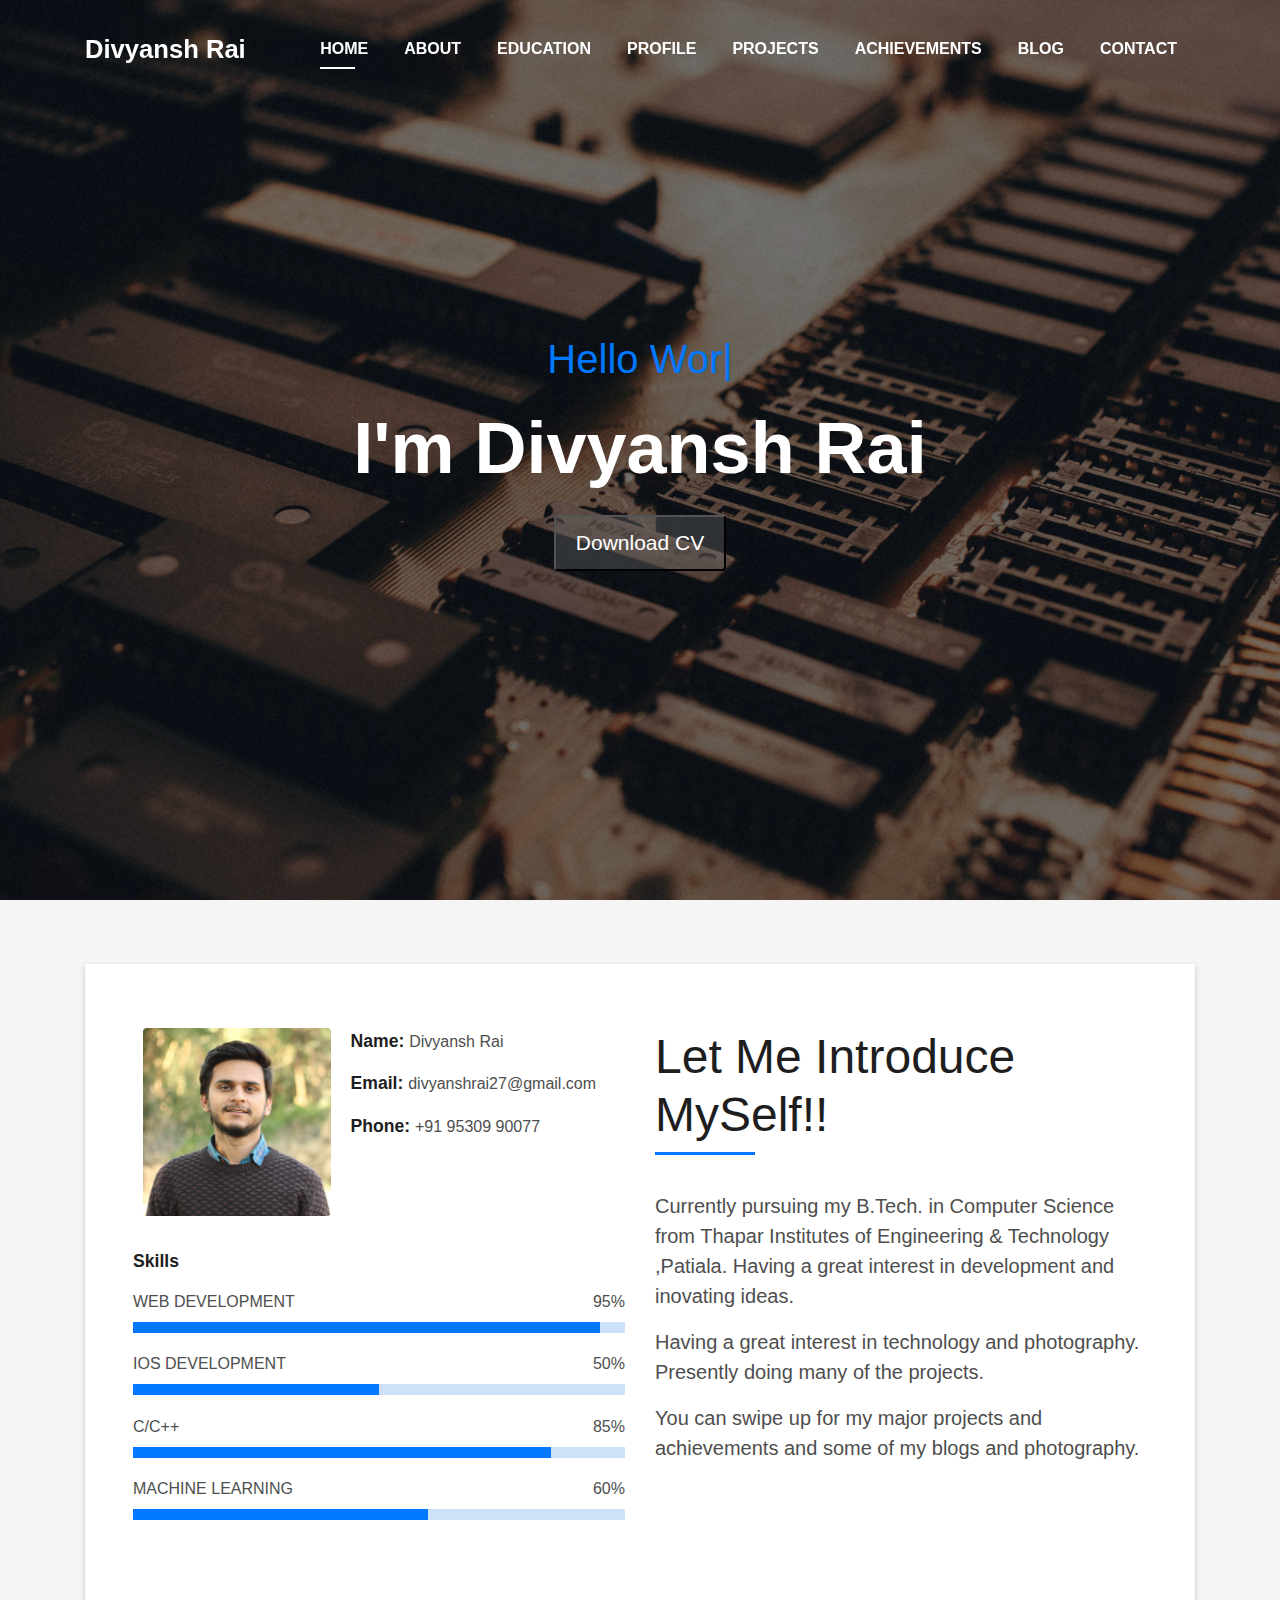
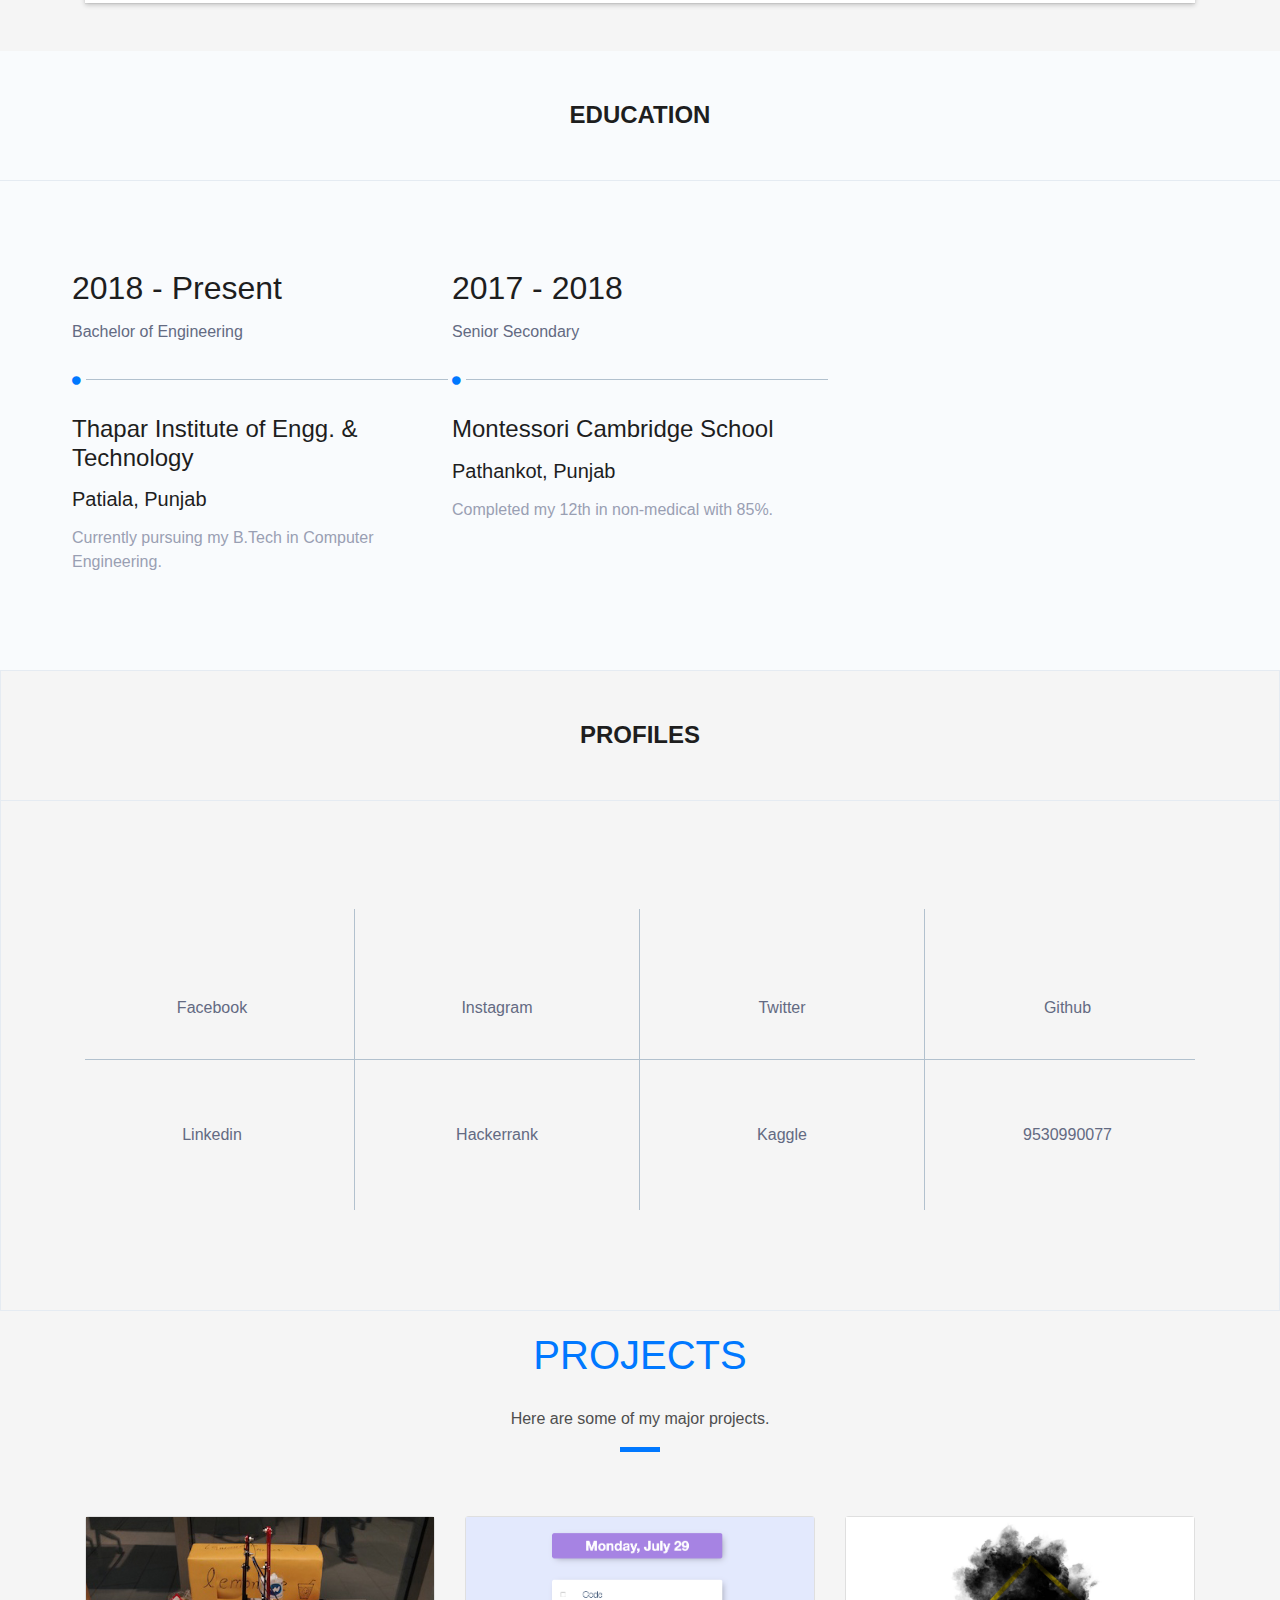
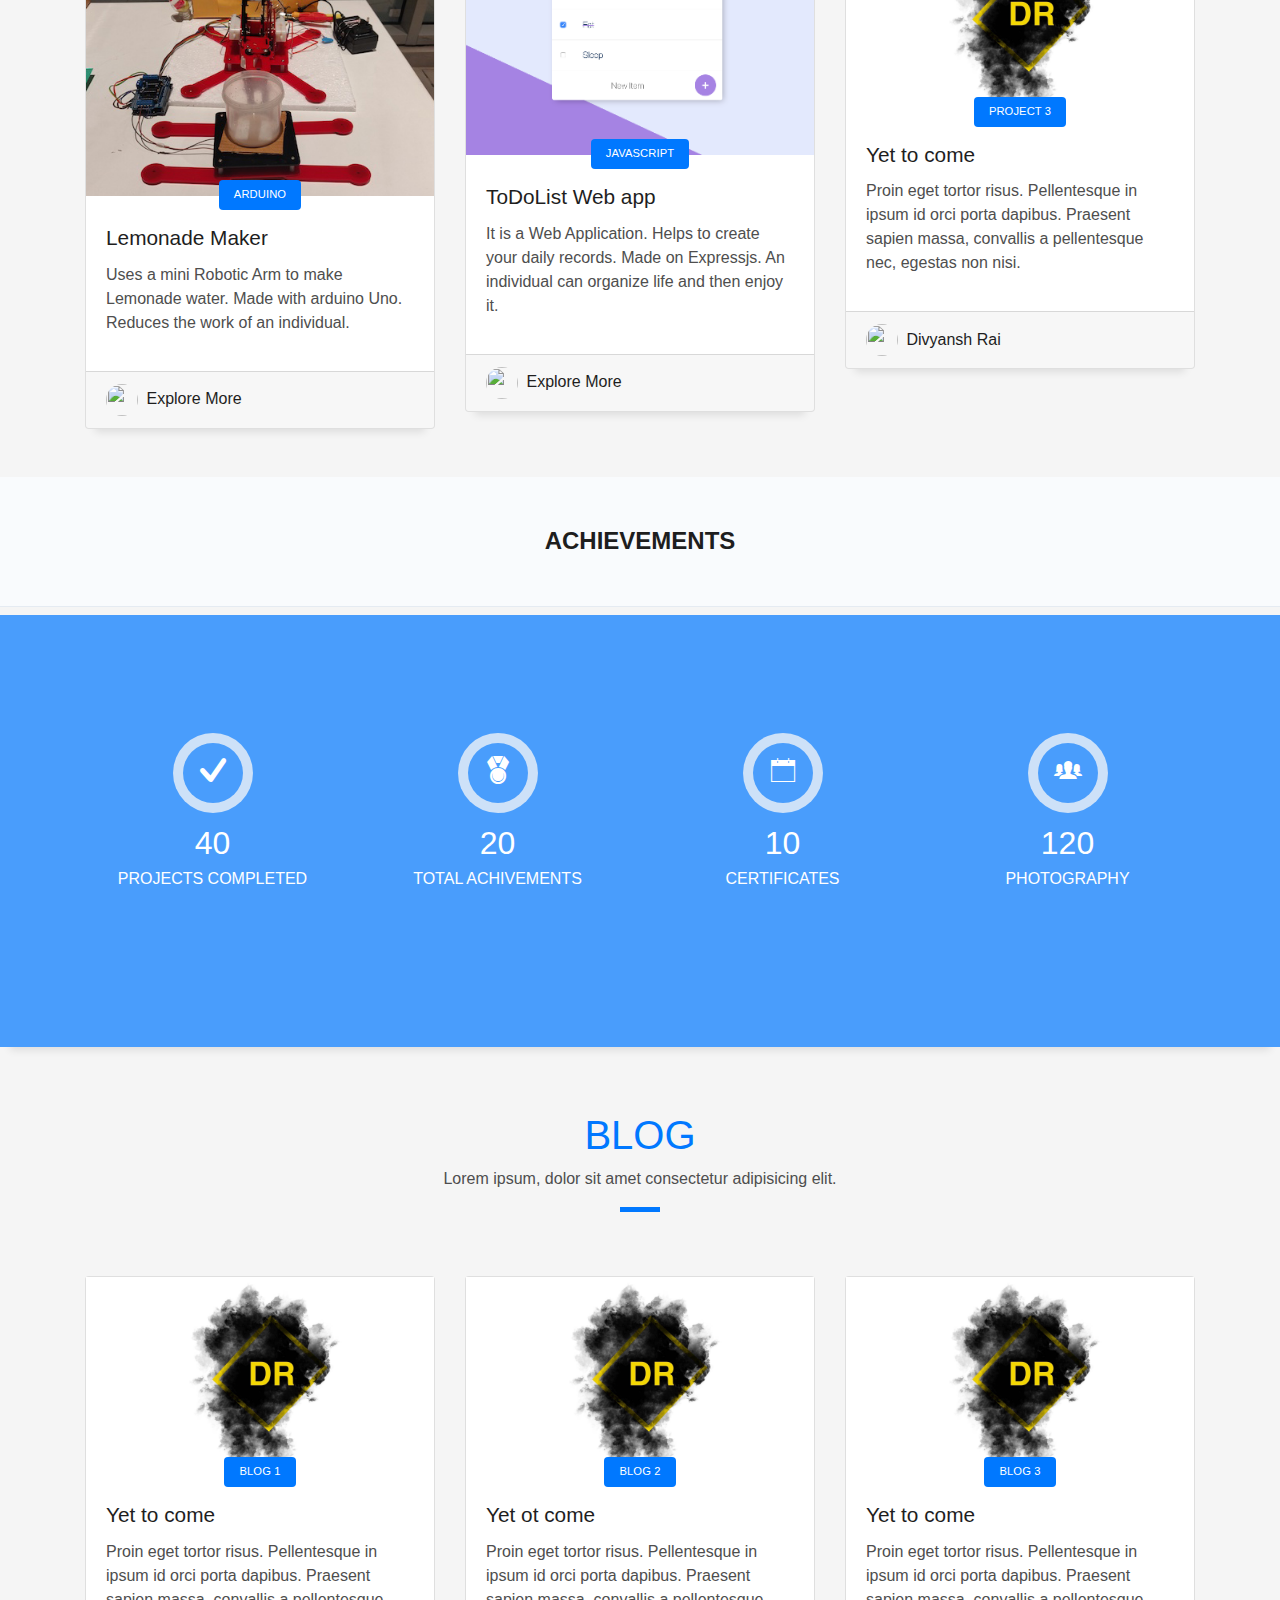
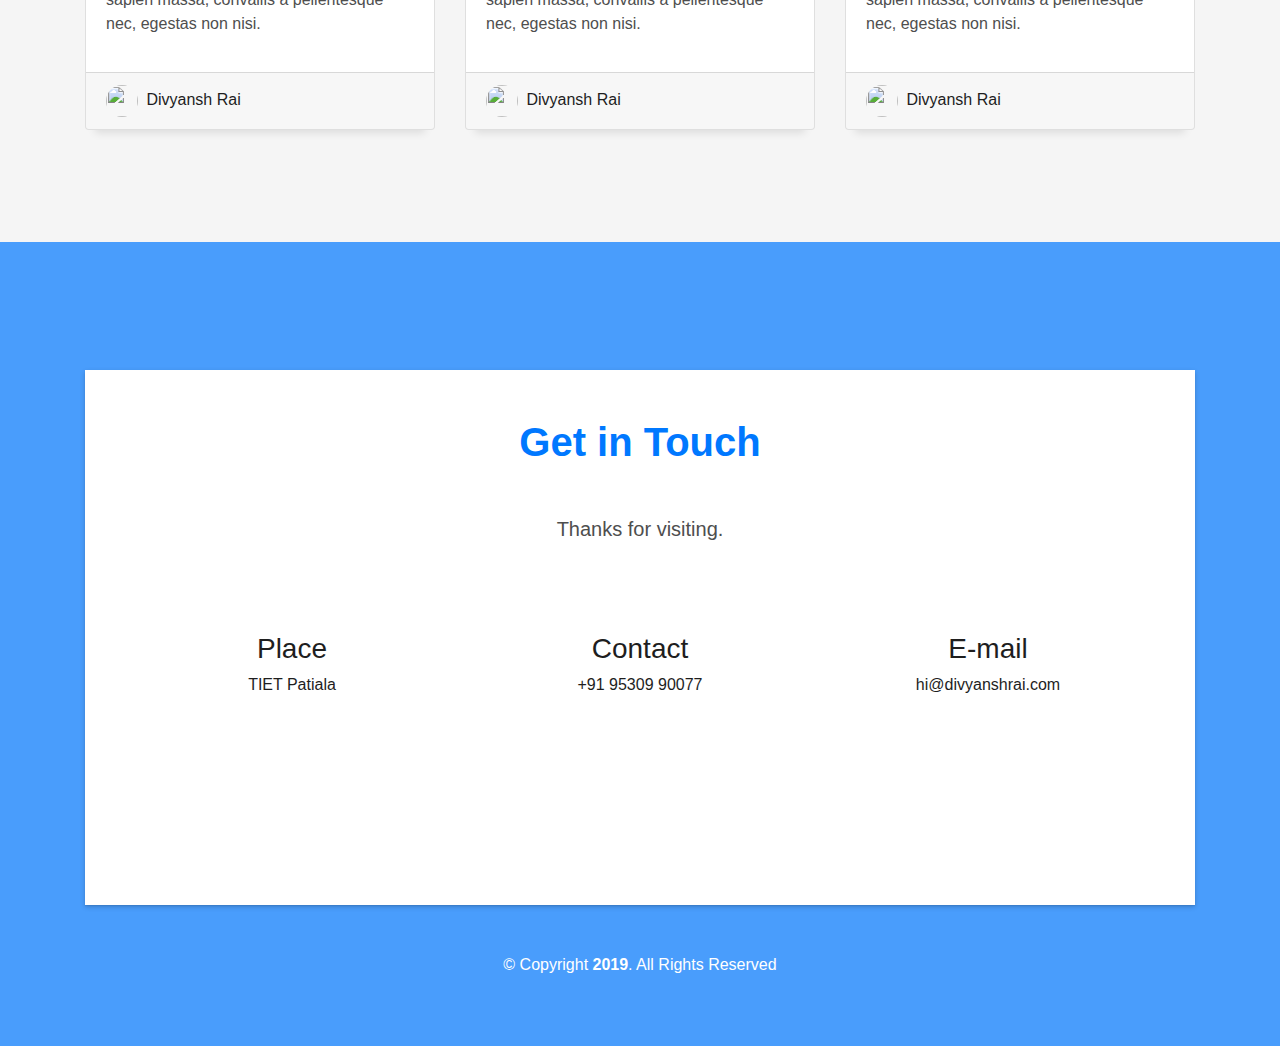
==== commit d2eb3a26: "Added Resume" ====
--- a/index.html
+++ b/index.html
@@ -30,12 +30,7 @@
   <!-- Main Stylesheet File -->
   <link href="css/style.css" rel="stylesheet">
 
-  <!-- =======================================================
-    Theme Name: DevFolio
-    Theme URL: https://bootstrapmade.com/devfolio-bootstrap-portfolio-html-template/
-    Author: BootstrapMade.com
-    License: https://bootstrapmade.com/license/
-  ======================================================= -->
+
 </head>
 
 <body id="page-top">
@@ -94,7 +89,7 @@
           <p class="intro-subtitle" style="color: #0078ff"><span class="text-slider-items">Hello World!</span><strong class="text-slider"></strong></p>
           <h1 class="intro-title mb-4" style="color: white">I'm Divyansh Rai</h1>
           <!-- <p class="pt-3"><a class="btn btn-primary btn js-scroll px-4" href="#about" role="button">Learn More</a></p> -->
-          <button class="butn" type="button" name="button" onclick="location.href='index.html';">Download CV</button>
+          <button class="butn" type="button" name="button" onclick=" window.open('Divyansh-Resume.pdf', '_blank'); return false;">Download CV</button>
 
 
         </div>
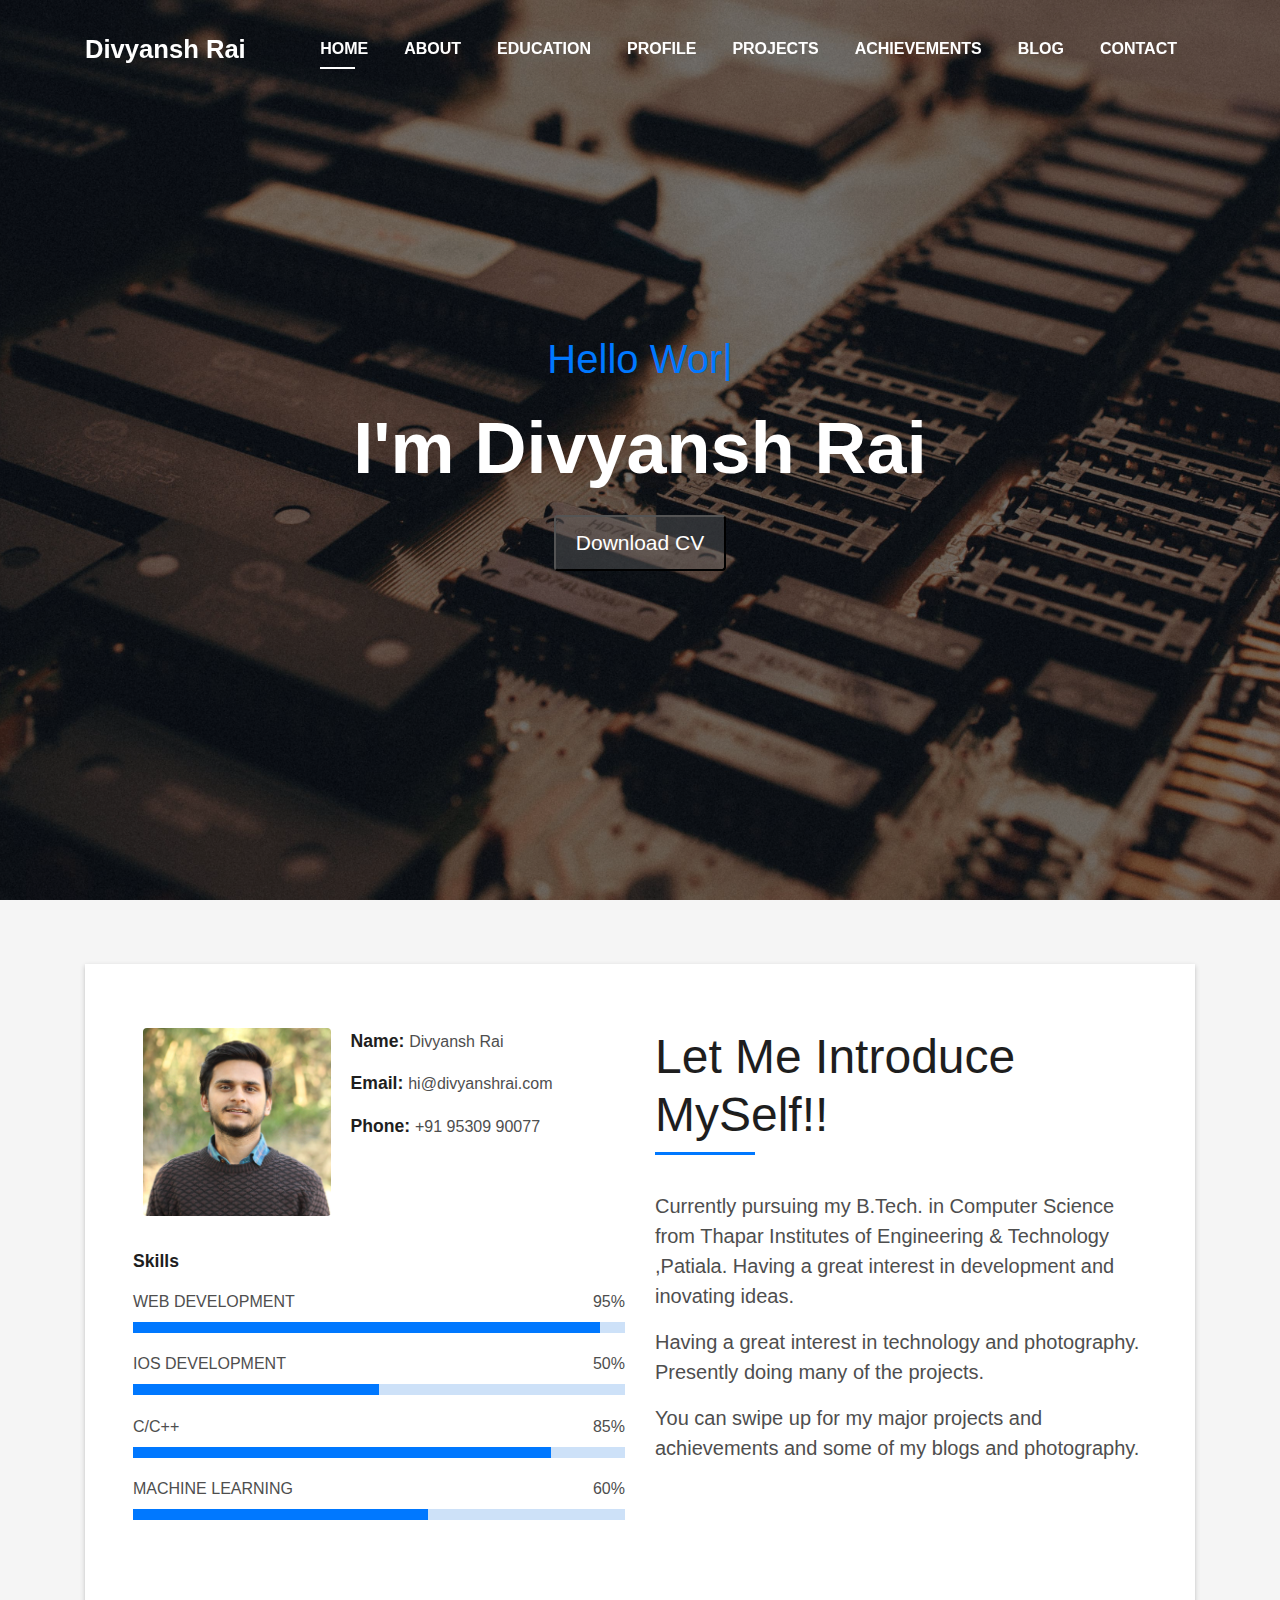
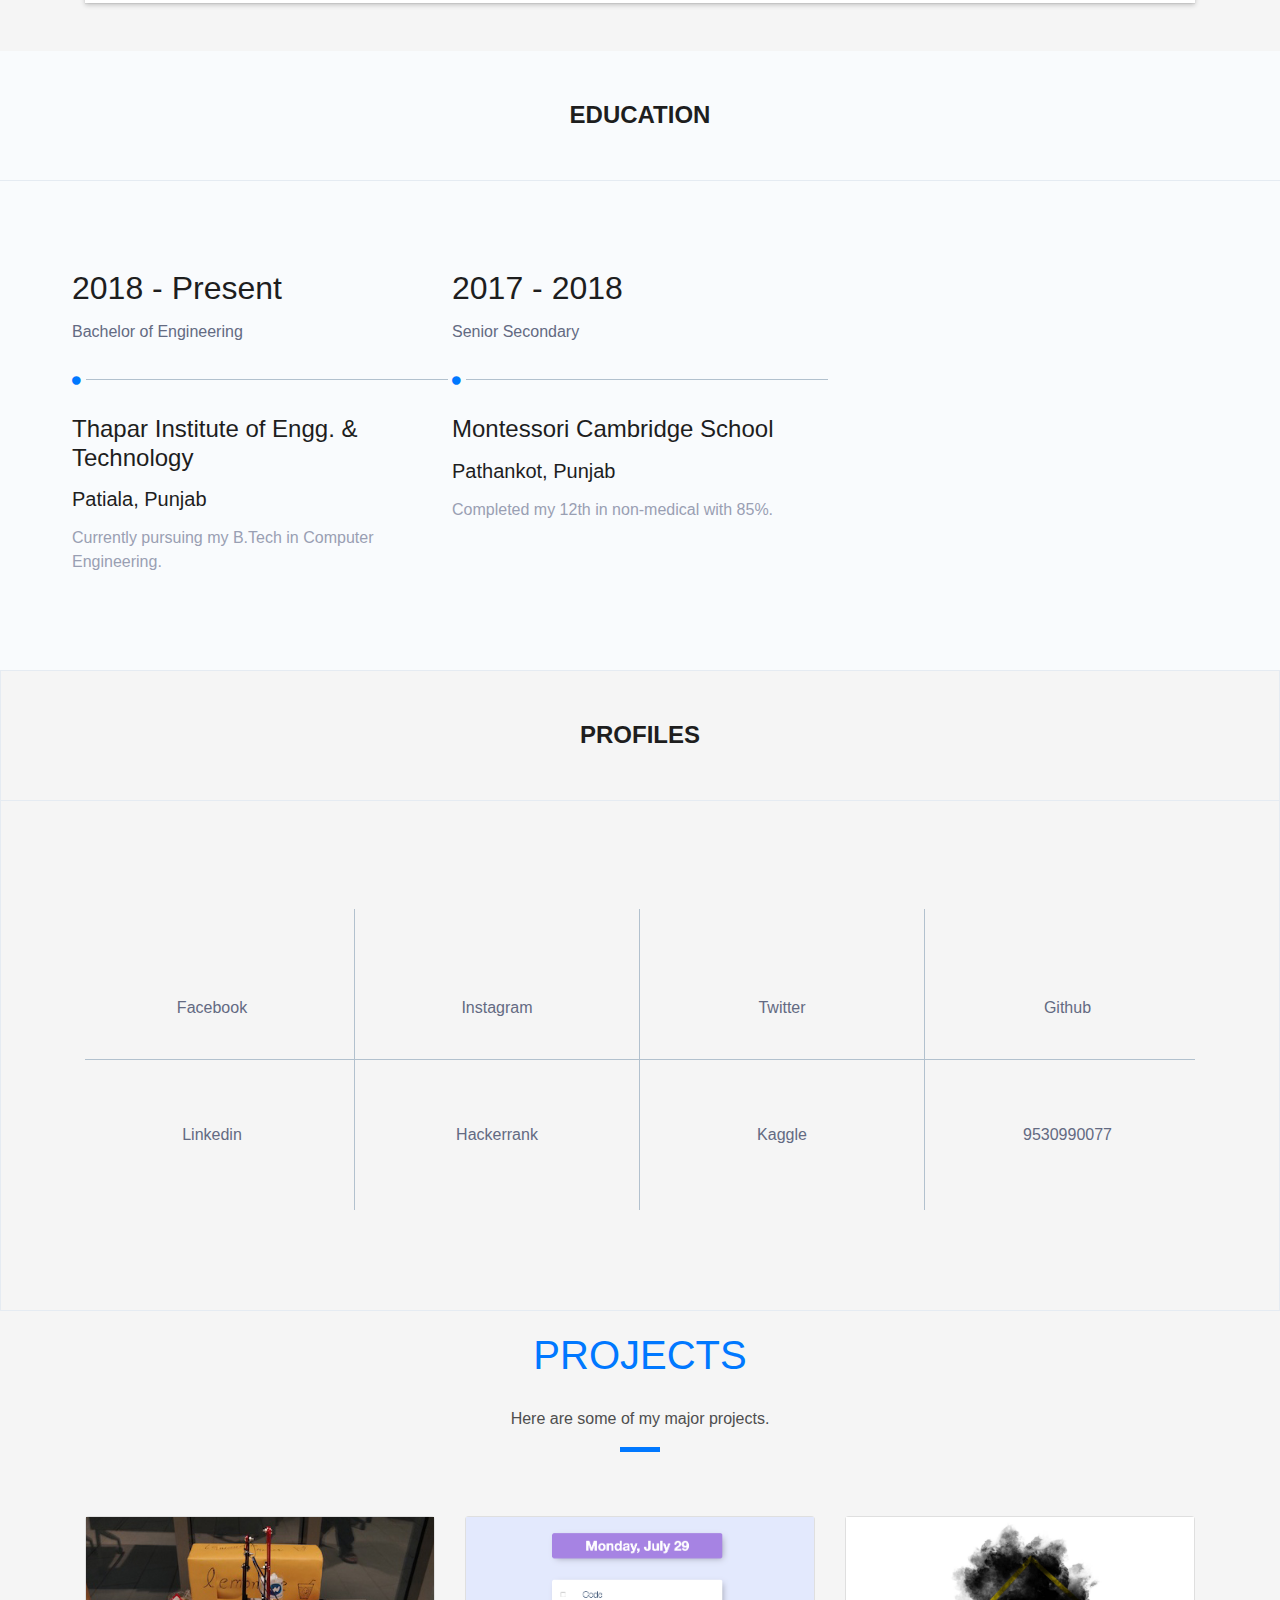
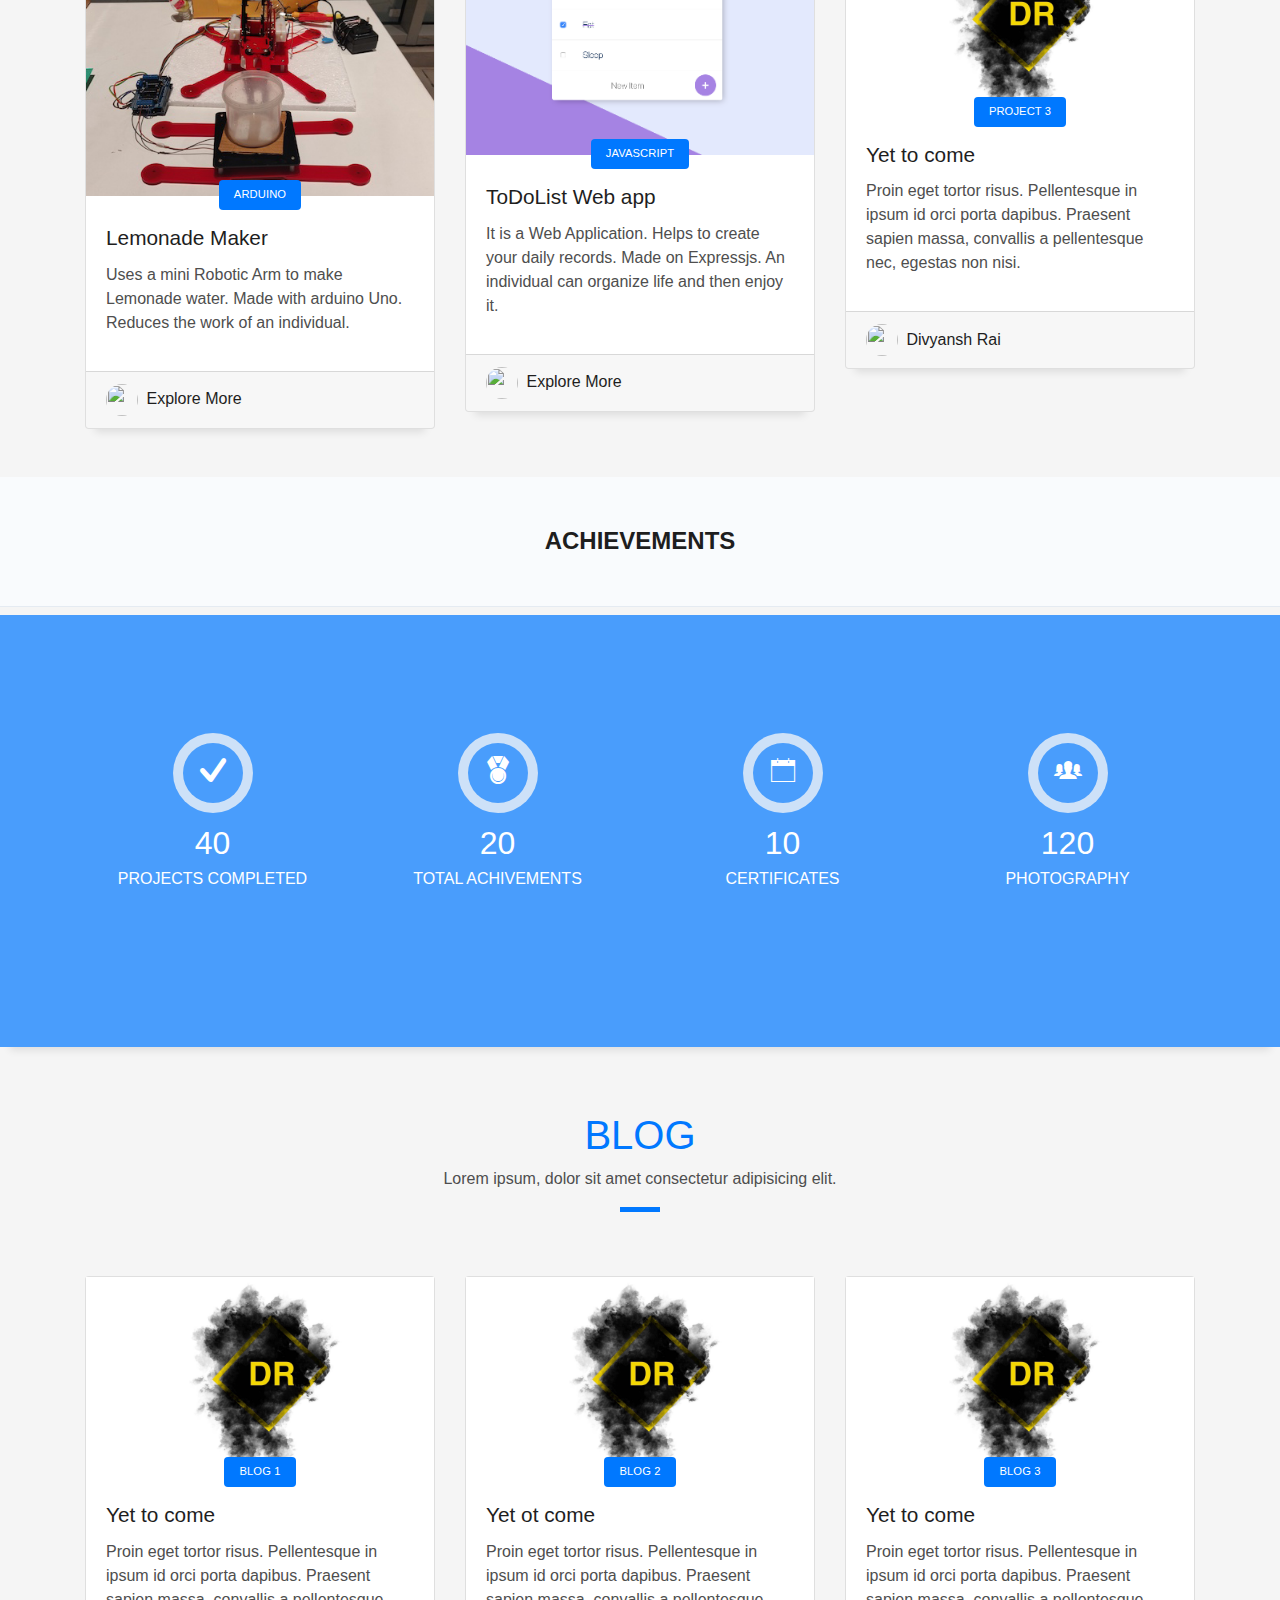
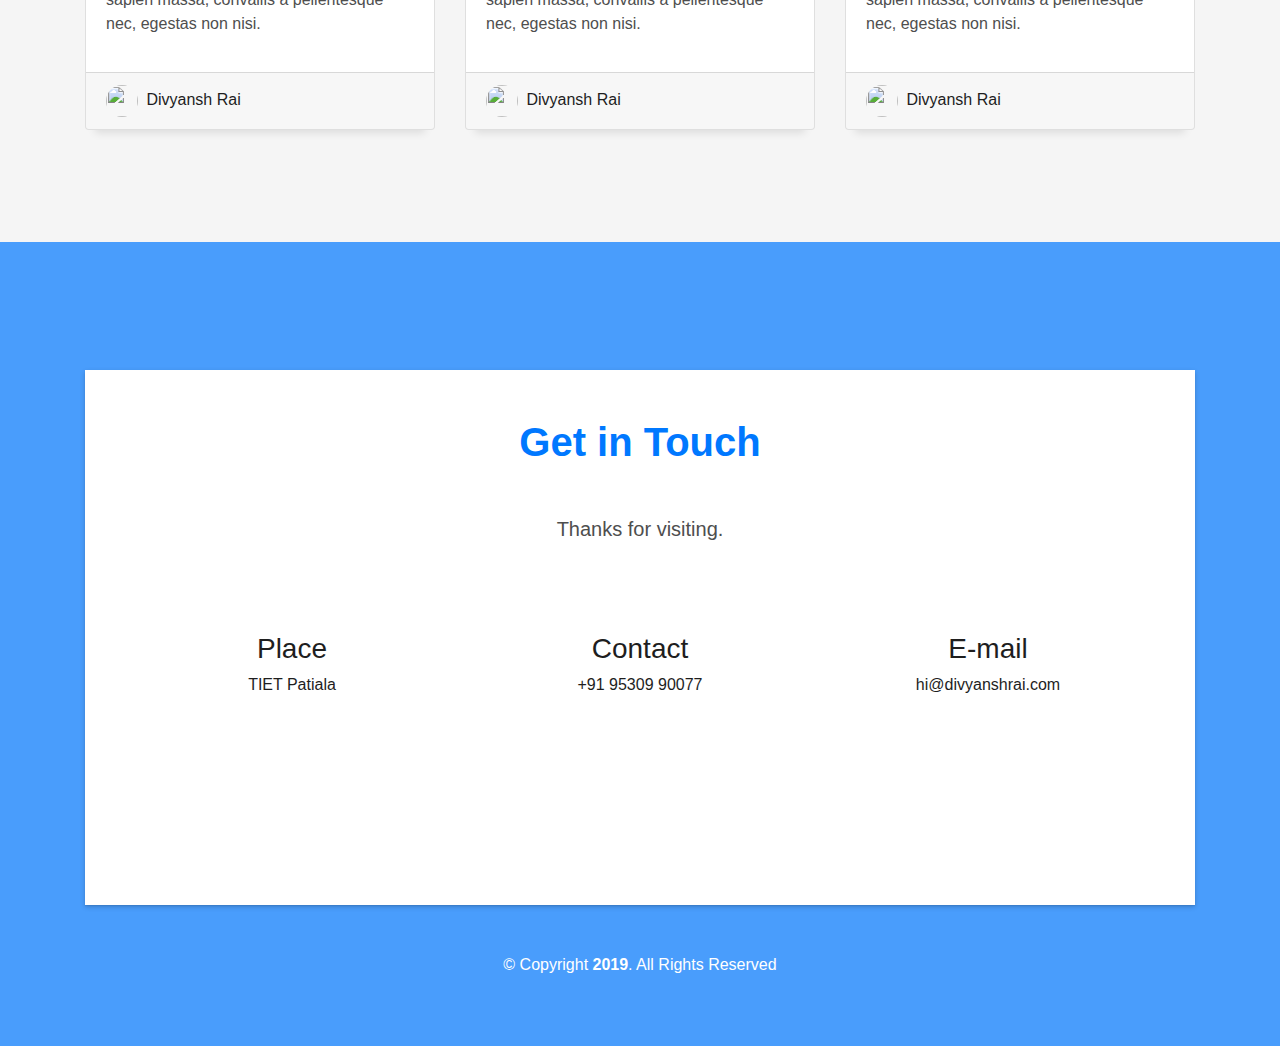
==== commit dd51bd48: "Analytics" ====
--- a/index.html
+++ b/index.html
@@ -1,6 +1,17 @@
 <!DOCTYPE html>
 <html class="no-js" lang="en">
 <head>
+  <!-- Global site tag (gtag.js) - Google Analytics -->
+<script async src="https://www.googletagmanager.com/gtag/js?id=UA-146181587-1"></script>
+<script>
+  window.dataLayer = window.dataLayer || [];
+  function gtag(){dataLayer.push(arguments);}
+  gtag('js', new Date());
+
+  gtag('config', 'UA-146181587-1');
+</script>
+
+
   <meta charset="utf-8">
   <title>Divyansh Rai</title>
   <meta content="width=device-width, initial-scale=1.0" name="viewport">
@@ -120,7 +131,7 @@
                   <div class="col-sm-6 col-md-7">
                     <div class="about-info">
                       <p><span class="title-s">Name: </span> <span>Divyansh Rai</span></p>
-                      <p><span class="title-s">Email: </span> <span>divyanshrai27@gmail.com</span></p>
+                      <p><span class="title-s">Email: </span> <span>hi@divyanshrai.com</span></p>
                       <p><span class="title-s">Phone: </span> <span>+91 95309 90077</span></p>
                     </div>
                   </div>
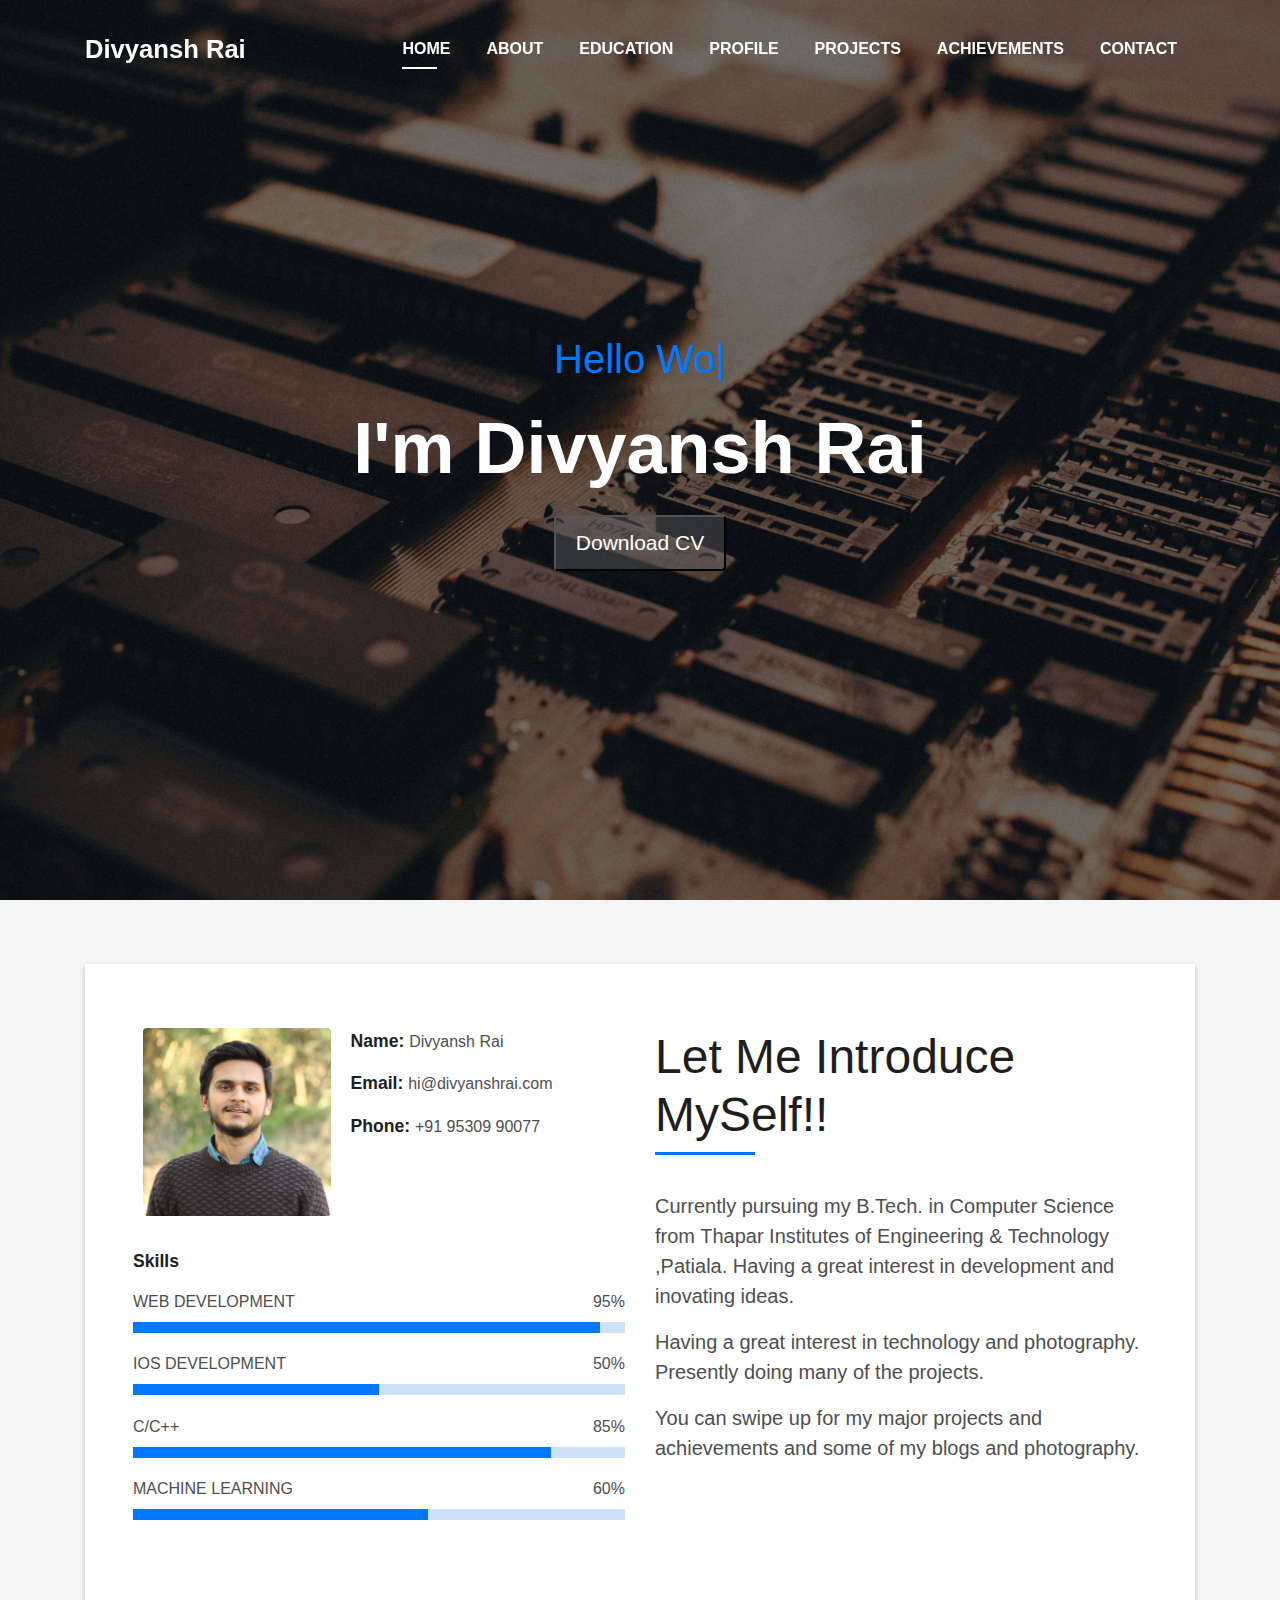
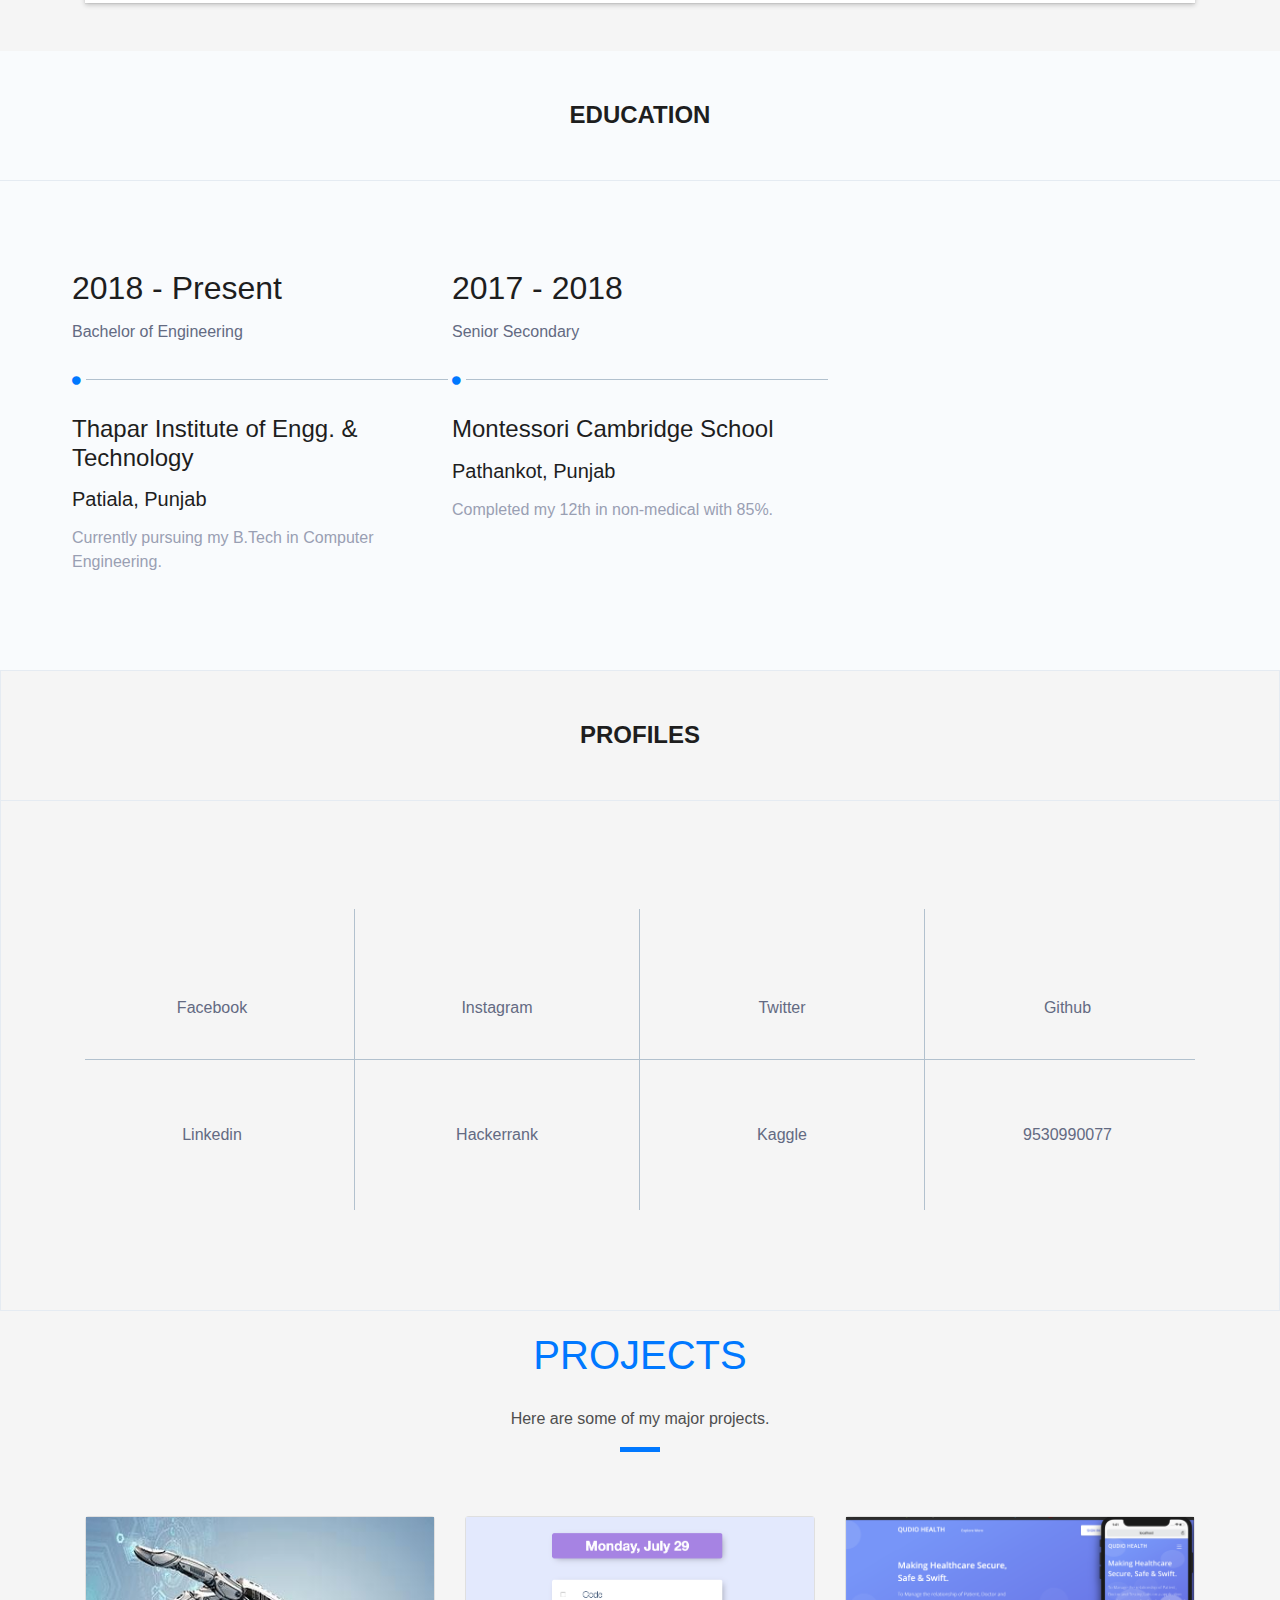
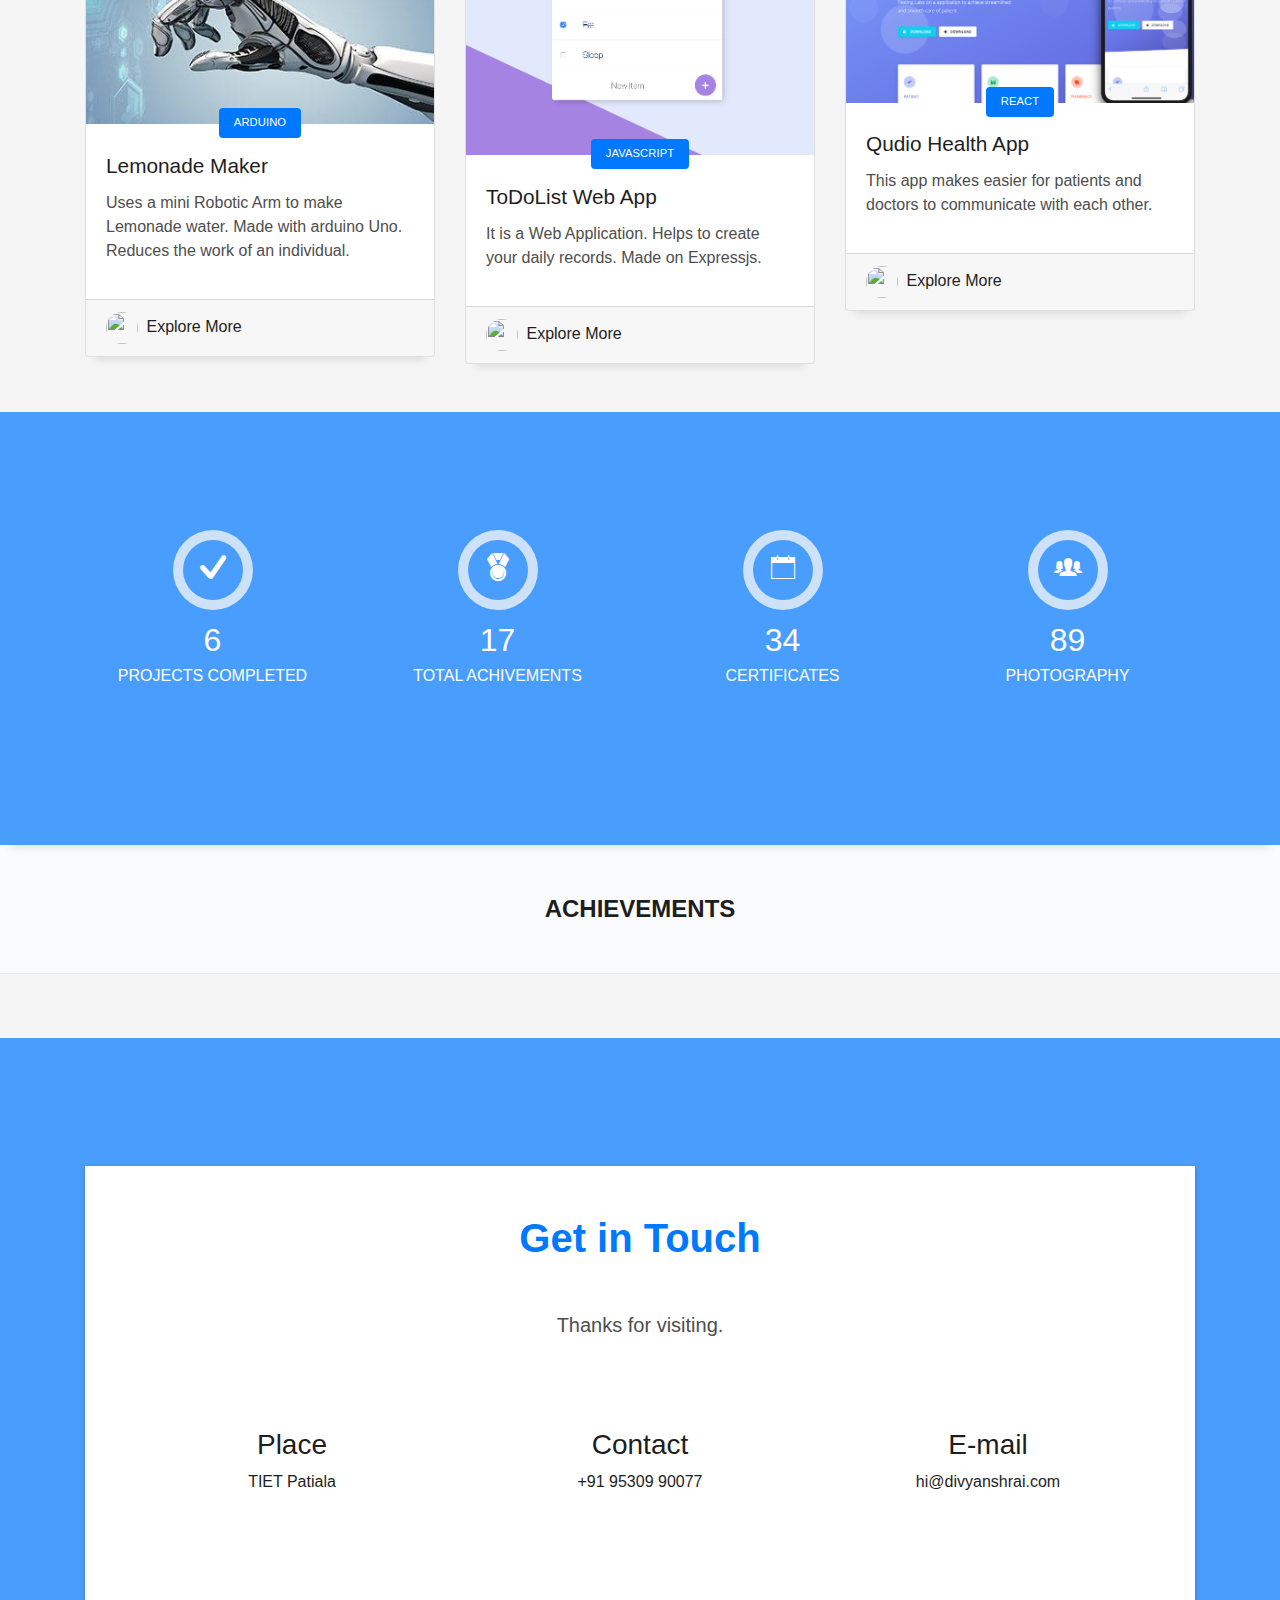
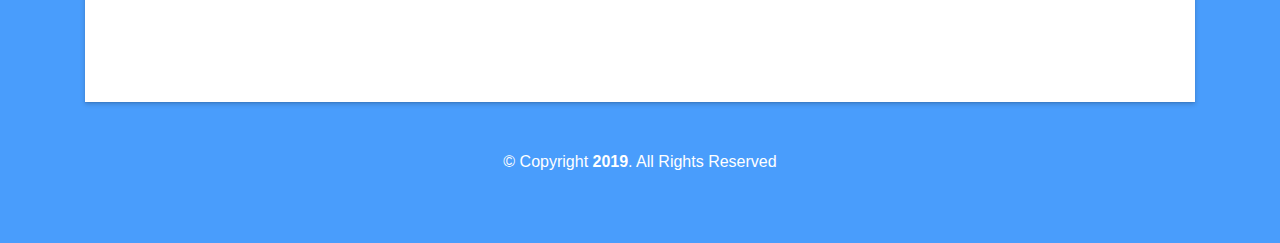
==== commit fbbca2de: "Added Projects" ====
--- a/index.html
+++ b/index.html
@@ -77,9 +77,7 @@
           <li class="nav-item">
             <a class="nav-link js-scroll" href="#achievements">Achievements</a>
           </li>
-          <li class="nav-item">
-            <a class="nav-link js-scroll" href="#blog">Blog</a>
-          </li>
+          
           <li class="nav-item">
             <a class="nav-link js-scroll" href="#contact">Contact</a>
           </li>
@@ -389,6 +387,9 @@
 
 
   <!--/ Section Services Star /-->
+
+
+
   <section id="projects" class="services-mf route">
     <div class="container">
       <div class="row">
@@ -405,10 +406,11 @@
         </div>
       </div>
       <div class="row">
+
         <div class="col-md-4">
           <div class="card card-blog">
             <div class="card-img">
-              <a href="blog-single.html"><img src="img/IMG_20190421_182210 copy.jpg" alt="" class="img-fluid"></a>
+              <a href="blog-single.html"><img src="img/9d918753-9409-4a56-ba00-54d1e0724c28-fc08209afa73.small.jpg" alt="" class="img-fluid"></a>
             </div>
             <div class="card-body">
               <div class="card-category-box">
@@ -445,9 +447,10 @@
                   <h6 class="category">JavaScript</h6>
                 </div>
               </div>
-              <h3 class="card-title"><a href="blog-single.html">ToDoList Web app</a></h3>
+              <h3 class="card-title"><a href="blog-single.html">ToDoList Web App</a></h3>
               <p class="card-description">
-                It is a Web Application. Helps to create your daily records. Made on Expressjs. An individual can organize life and then enjoy it.
+                It is a Web Application. Helps to create your daily records. Made on Expressjs.
+
               </p>
             </div>
             <div class="card-footer">
@@ -466,26 +469,24 @@
         <div class="col-md-4">
           <div class="card card-blog">
             <div class="card-img">
-              <a href="blog-single.html"><img src="img/intro-bg.jpeg" alt="" class="img-fluid"></a>
+              <a href="blog-single.html"><img src="img/abc.png" alt="" class="img-fluid"></a>
             </div>
             <div class="card-body">
               <div class="card-category-box">
                 <div class="card-category">
-                  <h6 class="category">Project 3</h6>
-                </div>
-              </div>
-              <h3 class="card-title"><a href="blog-single.html">Yet to come</a></h3>
+                  <h6 class="category">React</h6>
+                </div>
+              </div>
+              <h3 class="card-title"><a href="blog-single.html">Qudio Health App</a></h3>
               <p class="card-description">
-                Proin eget tortor risus. Pellentesque in ipsum id orci porta dapibus. Praesent sapien massa, convallis
-                a pellentesque nec,
-                egestas non nisi.
+                This app makes easier for patients and doctors to communicate with each other.
               </p>
             </div>
             <div class="card-footer">
               <div class="post-author">
                 <a href="#">
                   <img src="img/" alt="" class="avatar rounded-circle">
-                  <span class="author">Divyansh Rai</span>
+                  <span class="author">Explore More</span>
                 </a>
               </div>
               <div class="post-date">
@@ -494,23 +495,12 @@
             </div>
           </div>
         </div>
-      </div>
+        </div>
 
     </div>
   </section>
   <!--/ Section Services End /-->
-  <!-- Education Start -->
-  <section id="achievements" class="education">
-        <div class="section-heading text-center" style="color:#0078ff">
-          <h2>ACHIEVEMENTS</h2>
-        </div>
-
-
-
-      </section>
-
-
-  <!-- Education End -->
+
   <!-- Section Achievements -->
 
 <!-- Achievements End -->
@@ -524,7 +514,7 @@
               <span class="ico-circle"><i class="ion-checkmark-round"></i></span>
             </div>
             <div class="counter-num">
-              <p class="counter">40</p>
+              <p class="counter">6</p>
               <span class="counter-text">PROJECTS COMPLETED</span>
             </div>
           </div>
@@ -535,7 +525,7 @@
               <span class="ico-circle"><i class="ion-ribbon-a"></i></span>
             </div>
             <div class="counter-num">
-              <p class="counter">20</p>
+              <p class="counter">17</p>
               <span class="counter-text">TOTAL ACHIVEMENTS</span>
             </div>
           </div>
@@ -546,7 +536,7 @@
               <span class="ico-circle"><i class="ion-ios-calendar-outline"></i></span>
             </div>
             <div class="counter-num">
-              <p class="counter">10</p>
+              <p class="counter">34</p>
               <span class="counter-text">CERTIFICATES</span>
             </div>
           </div>
@@ -557,7 +547,7 @@
               <span class="ico-circle"><i class="ion-ios-people"></i></span>
             </div>
             <div class="counter-num">
-              <p class="counter">120</p>
+              <p class="counter">89</p>
               <span class="counter-text">PHOTOGRAPHY</span>
             </div>
           </div>
@@ -567,128 +557,26 @@
     </div>
   </div>
 
-  <!--experience start -->
-
-		<!--experience end -->
-
-
-  <!--/ Section Testimonials Star /-->
-
-
-  <!--/ Section Blog Star /-->
-  <section id="blog" class="blog-mf sect-pt4 route">
-    <div class="container">
-      <div class="row">
-        <div class="col-sm-12">
-          <div class="title-box text-center">
-            <h1 class="section-heading text-center"style="color:#0078ff">
-              BLOG
-            </h1>
-            <p class="subtitle-a">
-              Lorem ipsum, dolor sit amet consectetur adipisicing elit.
-            </p>
-            <div class="line-mf"></div>
-          </div>
-        </div>
-      </div>
-      <div class="row">
-        <div class="col-md-4">
-          <div class="card card-blog">
-            <div class="card-img">
-              <a href="blog-single.html"><img src="img/intro-bg.jpeg" alt="" class="img-fluid"></a>
-            </div>
-            <div class="card-body">
-              <div class="card-category-box">
-                <div class="card-category">
-                  <h6 class="category">Blog 1</h6>
-                </div>
-              </div>
-              <h3 class="card-title"><a href="blog-single.html">Yet to come</a></h3>
-              <p class="card-description">
-                Proin eget tortor risus. Pellentesque in ipsum id orci porta dapibus. Praesent sapien massa, convallis
-                a pellentesque nec,
-                egestas non nisi.
-              </p>
-            </div>
-            <div class="card-footer">
-              <div class="post-author">
-                <a href="#">
-                  <img src="img/" alt="" class="avatar rounded-circle">
-                  <span class="author">Divyansh Rai</span>
-                </a>
-              </div>
-              <div class="post-date">
-
-              </div>
-            </div>
-          </div>
-        </div>
-        <div class="col-md-4">
-          <div class="card card-blog">
-            <div class="card-img">
-              <a href="blog-single.html"><img src="img/intro-bg.jpeg" alt="" class="img-fluid"></a>
-            </div>
-            <div class="card-body">
-              <div class="card-category-box">
-                <div class="card-category">
-                  <h6 class="category">Blog 2</h6>
-                </div>
-              </div>
-              <h3 class="card-title"><a href="blog-single.html">Yet ot come</a></h3>
-              <p class="card-description">
-                Proin eget tortor risus. Pellentesque in ipsum id orci porta dapibus. Praesent sapien massa, convallis
-                a pellentesque nec,
-                egestas non nisi.
-              </p>
-            </div>
-            <div class="card-footer">
-              <div class="post-author">
-                <a href="#">
-                  <img src="img/" alt="" class="avatar rounded-circle">
-                  <span class="author">Divyansh Rai</span>
-                </a>
-              </div>
-              <div class="post-date">
-
-              </div>
-            </div>
-          </div>
-        </div>
-        <div class="col-md-4">
-          <div class="card card-blog">
-            <div class="card-img">
-              <a href="blog-single.html"><img src="img/intro-bg.jpeg" alt="" class="img-fluid"></a>
-            </div>
-            <div class="card-body">
-              <div class="card-category-box">
-                <div class="card-category">
-                  <h6 class="category">Blog 3</h6>
-                </div>
-              </div>
-              <h3 class="card-title"><a href="blog-single.html">Yet to come</a></h3>
-              <p class="card-description">
-                Proin eget tortor risus. Pellentesque in ipsum id orci porta dapibus. Praesent sapien massa, convallis
-                a pellentesque nec,
-                egestas non nisi.
-              </p>
-            </div>
-            <div class="card-footer">
-              <div class="post-author">
-                <a href="#">
-                  <img src="img/" alt="" class="avatar rounded-circle">
-                  <span class="author">Divyansh Rai</span>
-                </a>
-              </div>
-              <div class="post-date">
-
-              </div>
-            </div>
-          </div>
-        </div>
-      </div>
-    </div>
-  </section>
-  <!--/ Section Blog End /-->
+
+
+
+    <!-- Education Start -->
+    <section id="achievements" class="education">
+          <div class="section-heading text-center" style="color:#0078ff">
+            <h2>ACHIEVEMENTS</h2>
+          </div>
+
+
+
+        </section>
+
+
+    <!-- Education End -->
+
+
+
+
+
 
   <!--/ Section Contact-Footer Star /-->
 
--- a/css/style.css
+++ b/css/style.css
@@ -1,3 +1,370 @@
+.item-folio__cat {
+  color: black;
+  font-family: "metropolis-regular", sans-serif;
+  font-size: 1.5rem;
+  margin-bottom: 0;
+}
+/* -------------------------------------------------------------------
+ * responsive:
+ * works
+ * ------------------------------------------------------------------- */
+@media only screen and (max-width: 1500px) {
+  .masonry-wrap {
+    width: 1200px;
+  }
+
+  .masonry .grid-sizer,
+  .masonry__brick {
+    width: 400px;
+  }
+}
+@media only screen and (max-width: 1350px) {
+  .masonry-wrap {
+    width: 1158px;
+  }
+
+  .masonry .grid-sizer,
+  .masonry__brick {
+    width: 386px;
+  }
+}
+@media only screen and (max-width: 1300px) {
+  .masonry-wrap {
+    width: 990px;
+  }
+
+  .masonry .grid-sizer,
+  .masonry__brick {
+    width: 330px;
+  }
+}
+@media only screen and (max-width: 1200px) {
+  .s-works {
+    padding: 15rem 0 22.2rem;
+  }
+}
+@media only screen and (max-width: 1100px) {
+  .masonry-wrap {
+    width: 90%;
+    max-width: 800px;
+  }
+
+  .masonry .grid-sizer,
+  .masonry__brick {
+    width: 50%;
+  }
+}
+@media only screen and (max-width: 800px) {
+  .s-works {
+    padding: 12rem 0 21rem;
+  }
+
+  .masonry-wrap {
+    margin-top: 3rem;
+  }
+}
+@media only screen and (max-width: 600px) {
+  .masonry .grid-sizer,
+  .masonry__brick {
+    width: 100%;
+  }
+}
+@media only screen and (max-width: 400px) {
+  .s-works {
+    padding: 9.6rem 0 21rem;
+  }
+
+  .masonry-wrap {
+    width: auto;
+  }
+}
+
+
+
+.masonry-wrap {
+  margin-top: 6rem;
+  max-width: none;
+  width: 1380px;
+}
+
+.masonry:after {
+  content: "";
+  display: table;
+  clear: both;
+}
+.masonry .grid-sizer,
+.masonry__brick {
+  width: 460px;
+}
+.masonry__brick {
+  float: left;
+  padding: 0;
+}
+
+
+.item-folio {
+  position: relative;
+  overflow: hidden;
+}
+
+.item-folio__thumb img {
+  vertical-align: top;
+  -webkit-transition: all 0.5s ease-in-out;
+  transition: all 0.5s ease-in-out;
+}
+.item-folio__thumb a {
+  display: block;
+}
+.item-folio__thumb a::before {
+  z-index: 1;
+  display: block;
+  background-color: rgba(255, 255, 255, 0.7);
+  content: "";
+  opacity: 0;
+  visibility: hidden;
+  position: absolute;
+  top: 0;
+  left: 0;
+  width: 100%;
+  height: 100%;
+  -webkit-transition: all 0.5s ease-in-out;
+  transition: all 0.5s ease-in-out;
+}
+.item-folio__thumb a::after {
+  z-index: 1;
+  content: "...";
+  font-family: georgia, serif;
+  font-size: 3rem;
+  color: #000000;
+  display: block;
+  height: 30px;
+  width: 30px;
+  line-height: 30px;
+  margin-left: -15px;
+  margin-top: -15px;
+  position: absolute;
+  left: 50%;
+  top: 50%;
+  text-align: center;
+  opacity: 0;
+  visibility: hidden;
+  -webkit-transition: all 0.5s ease-in-out;
+  transition: all 0.5s ease-in-out;
+  -webkit-transform: scale(0.5);
+  -ms-transform: scale(0.5);
+  transform: scale(0.5);
+}
+
+.item-folio__text {
+  z-index: 2;
+  position: absolute;
+  left: 0;
+  bottom: 3.6rem;
+  padding: 0 3rem;
+  -webkit-transform: translate3d(0, -100%, 0);
+  -ms-transform: translate3d(0, -100%, 0);
+  transform: translate3d(0, -100%, 0);
+  opacity: 0;
+  visibility: hidden;
+  -webkit-transition: all 0.5s ease-in-out;
+  transition: all 0.5s ease-in-out;
+}
+
+.item-folio__title {
+  color: #000000;
+  font-size: 1.8rem;
+  margin: 0;
+}
+
+.item-folio__cat {
+  color: black;
+  font-family: "metropolis-regular", sans-serif;
+  font-size: 1.5rem;
+  margin-bottom: 0;
+}
+
+.item-folio__caption {
+  display: none;
+}
+
+.item-folio__project-link {
+  z-index: 500;
+  display: block;
+  font-family: "metropolis-semibold", sans-serif;
+  font-size: 1.3rem;
+  color: #ffffff;
+  background-color: #000000;
+  padding: 0.6rem 1.2rem;
+  position: absolute;
+  top: 3rem;
+  left: 3rem;
+  opacity: 0;
+  visibility: hidden;
+  -webkit-transform: translate3d(-100%, 0, 0);
+  -ms-transform: translate3d(-100%, 0, 0);
+  transform: translate3d(-100%, 0, 0);
+}
+.item-folio__project-link::before {
+  display: block;
+  content: "";
+  height: 1px;
+  width: 3rem;
+  background-color: white;
+  position: absolute;
+  top: 50%;
+  left: -3rem;
+}
+.item-folio__project-link:hover,
+.item-folio__project-link:focus,
+.item-folio__project-link:active {
+  background-color: #cc147f;
+  color: #ffffff;
+}
+
+/* on hover */
+.item-folio:hover .item-folio__thumb a::before {
+  opacity: 1;
+  visibility: visible;
+}
+.item-folio:hover .item-folio__thumb a::after {
+  opacity: 1;
+  visibility: visible;
+  -webkit-transform: scale(1);
+  -ms-transform: scale(1);
+  transform: scale(1);
+}
+.item-folio:hover .item-folio__thumb img {
+  -webkit-transform: scale(1.05);
+  -ms-transform: scale(1.05);
+  transform: scale(1.05);
+}
+.item-folio:hover .item-folio__project-link {
+  opacity: 1;
+  visibility: visible;
+  -webkit-transform: translate3d(0, 0, 0);
+  -ms-transform: translate3d(0, 0, 0);
+  transform: translate3d(0, 0, 0);
+}
+.item-folio:hover .item-folio__text {
+  opacity: 1;
+  visibility: visible;
+  -webkit-transform: translate3d(0, 0, 0);
+  -ms-transform: translate3d(0, 0, 0);
+  transform: translate3d(0, 0, 0);
+}
+
+
+
+/* -------------------------------------------------------------------
+ * responsive:
+ * works
+ * ------------------------------------------------------------------- */
+@media only screen and (max-width: 1500px) {
+  .masonry-wrap {
+    width: 1200px;
+  }
+
+  .masonry .grid-sizer,
+  .masonry__brick {
+    width: 400px;
+  }
+}
+@media only screen and (max-width: 1350px) {
+  .masonry-wrap {
+    width: 1158px;
+  }
+
+  .masonry .grid-sizer,
+  .masonry__brick {
+    width: 386px;
+  }
+}
+@media only screen and (max-width: 1300px) {
+  .masonry-wrap {
+    width: 990px;
+  }
+
+  .masonry .grid-sizer,
+  .masonry__brick {
+    width: 330px;
+  }
+}
+@media only screen and (max-width: 1200px) {
+  .s-works {
+    padding: 15rem 0 22.2rem;
+  }
+}
+@media only screen and (max-width: 1100px) {
+  .masonry-wrap {
+    width: 90%;
+    max-width: 800px;
+  }
+
+  .masonry .grid-sizer,
+  .masonry__brick {
+    width: 50%;
+  }
+}
+@media only screen and (max-width: 800px) {
+  .s-works {
+    padding: 12rem 0 21rem;
+  }
+
+  .masonry-wrap {
+    margin-top: 3rem;
+  }
+}
+@media only screen and (max-width: 600px) {
+  .masonry .grid-sizer,
+  .masonry__brick {
+    width: 100%;
+  }
+}
+@media only screen and (max-width: 400px) {
+  .s-works {
+    padding: 9.6rem 0 21rem;
+  }
+
+  .masonry-wrap {
+    width: auto;
+  }
+}
+
+
+
+.masonry-wrap {
+  margin-top: 6rem;
+  max-width: none;
+  width: 1380px;
+}
+
+.masonry:after {
+  content: "";
+  display: table;
+  clear: both;
+}
+.masonry .grid-sizer,
+.masonry__brick {
+  width: 460px;
+}
+.masonry__brick {
+  float: left;
+  padding: 0;
+}
+
+section {
+    display: block;
+}
+
+.s-works {
+background: #ffffff;
+padding: 4rem 3rem 5rem;
+position: relative;
+}
+
+
+
+
 .clients-area .item {padding: 0 25px;}
 
 .clients .clients-area .owl-carousel .owl-item img {
